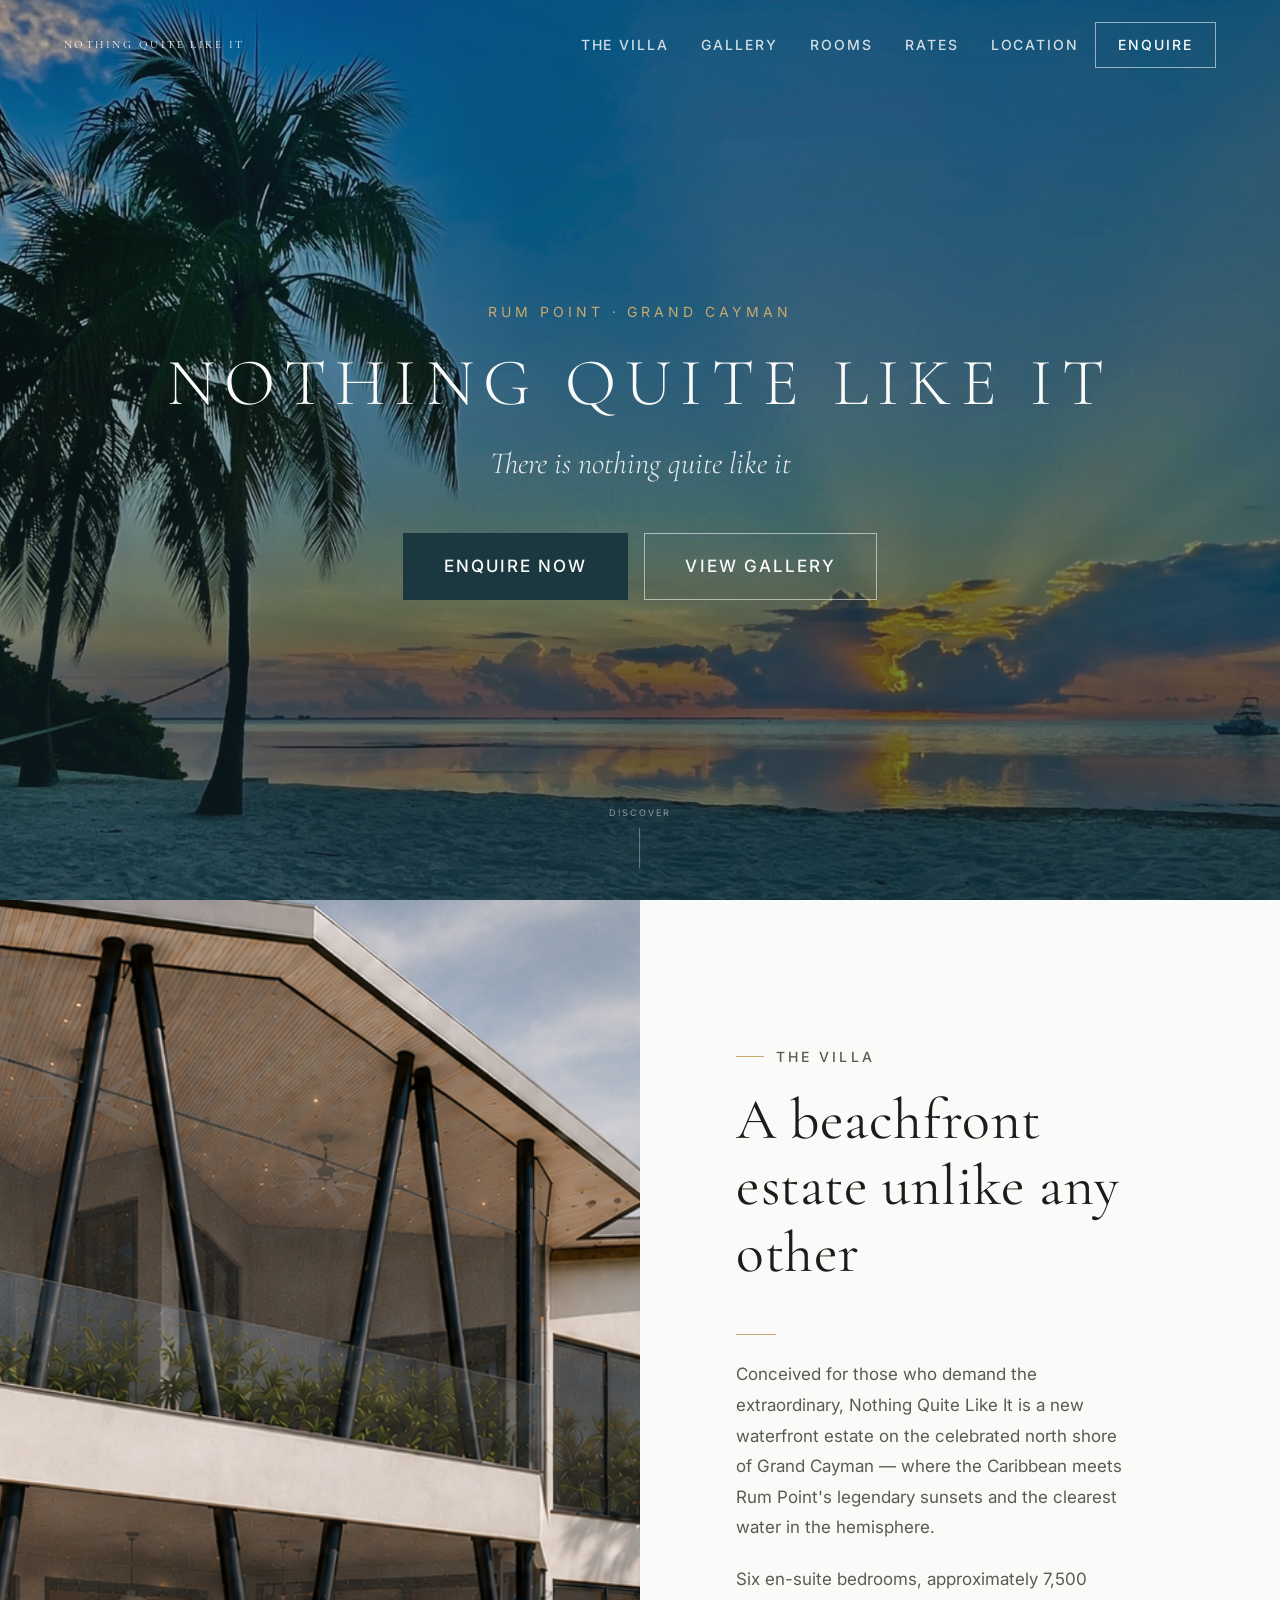
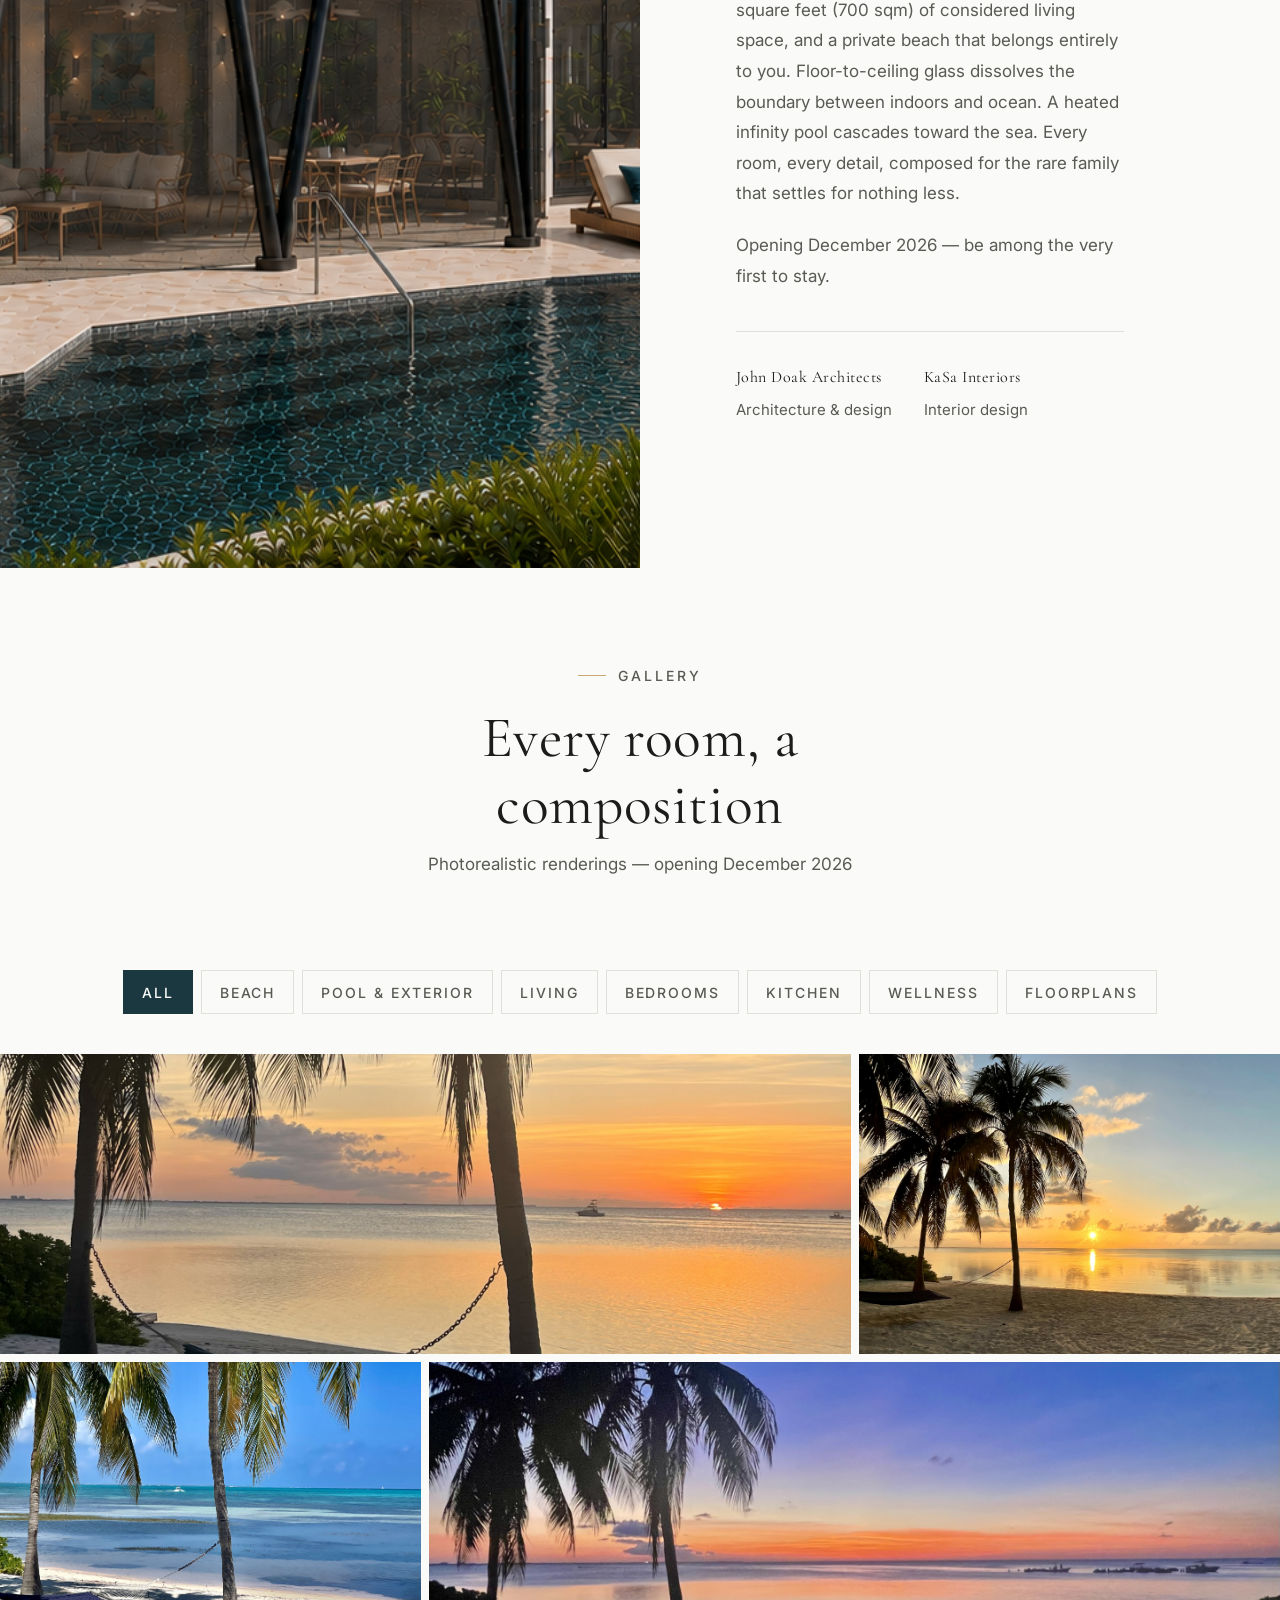
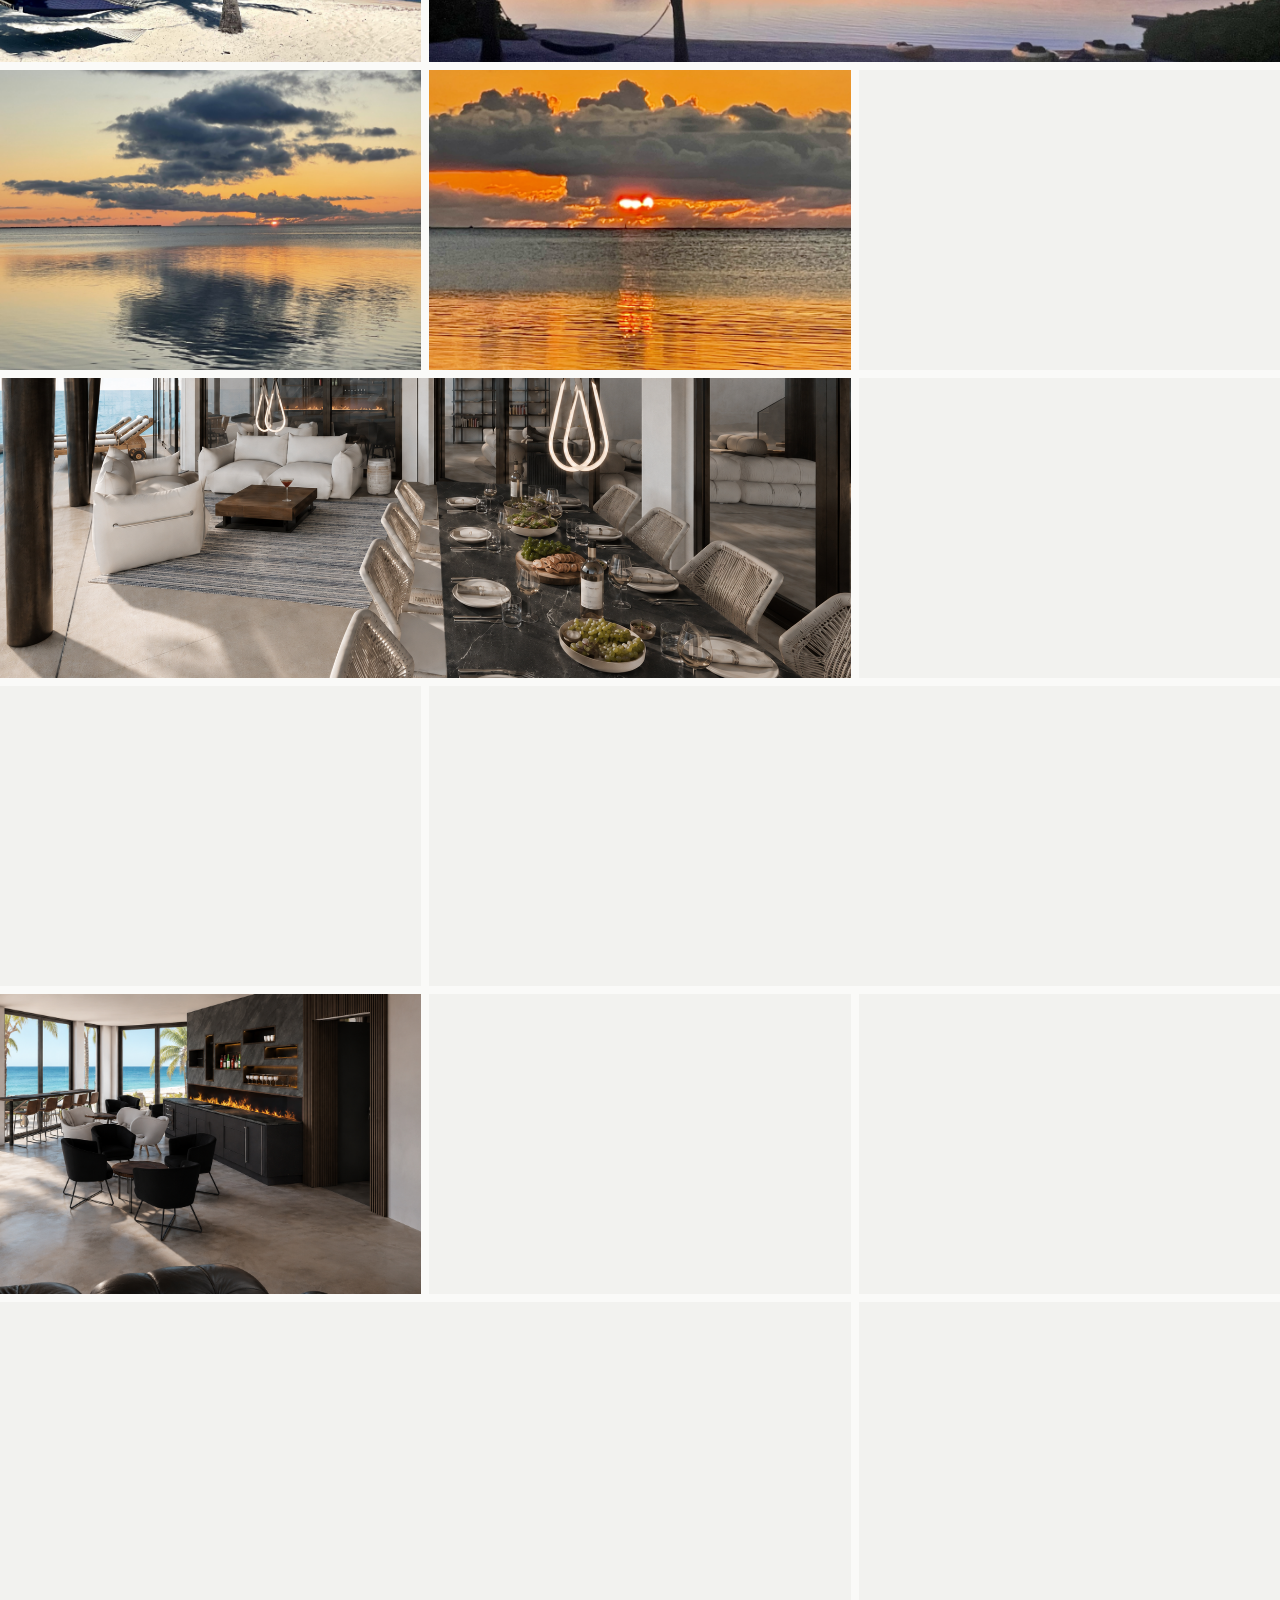
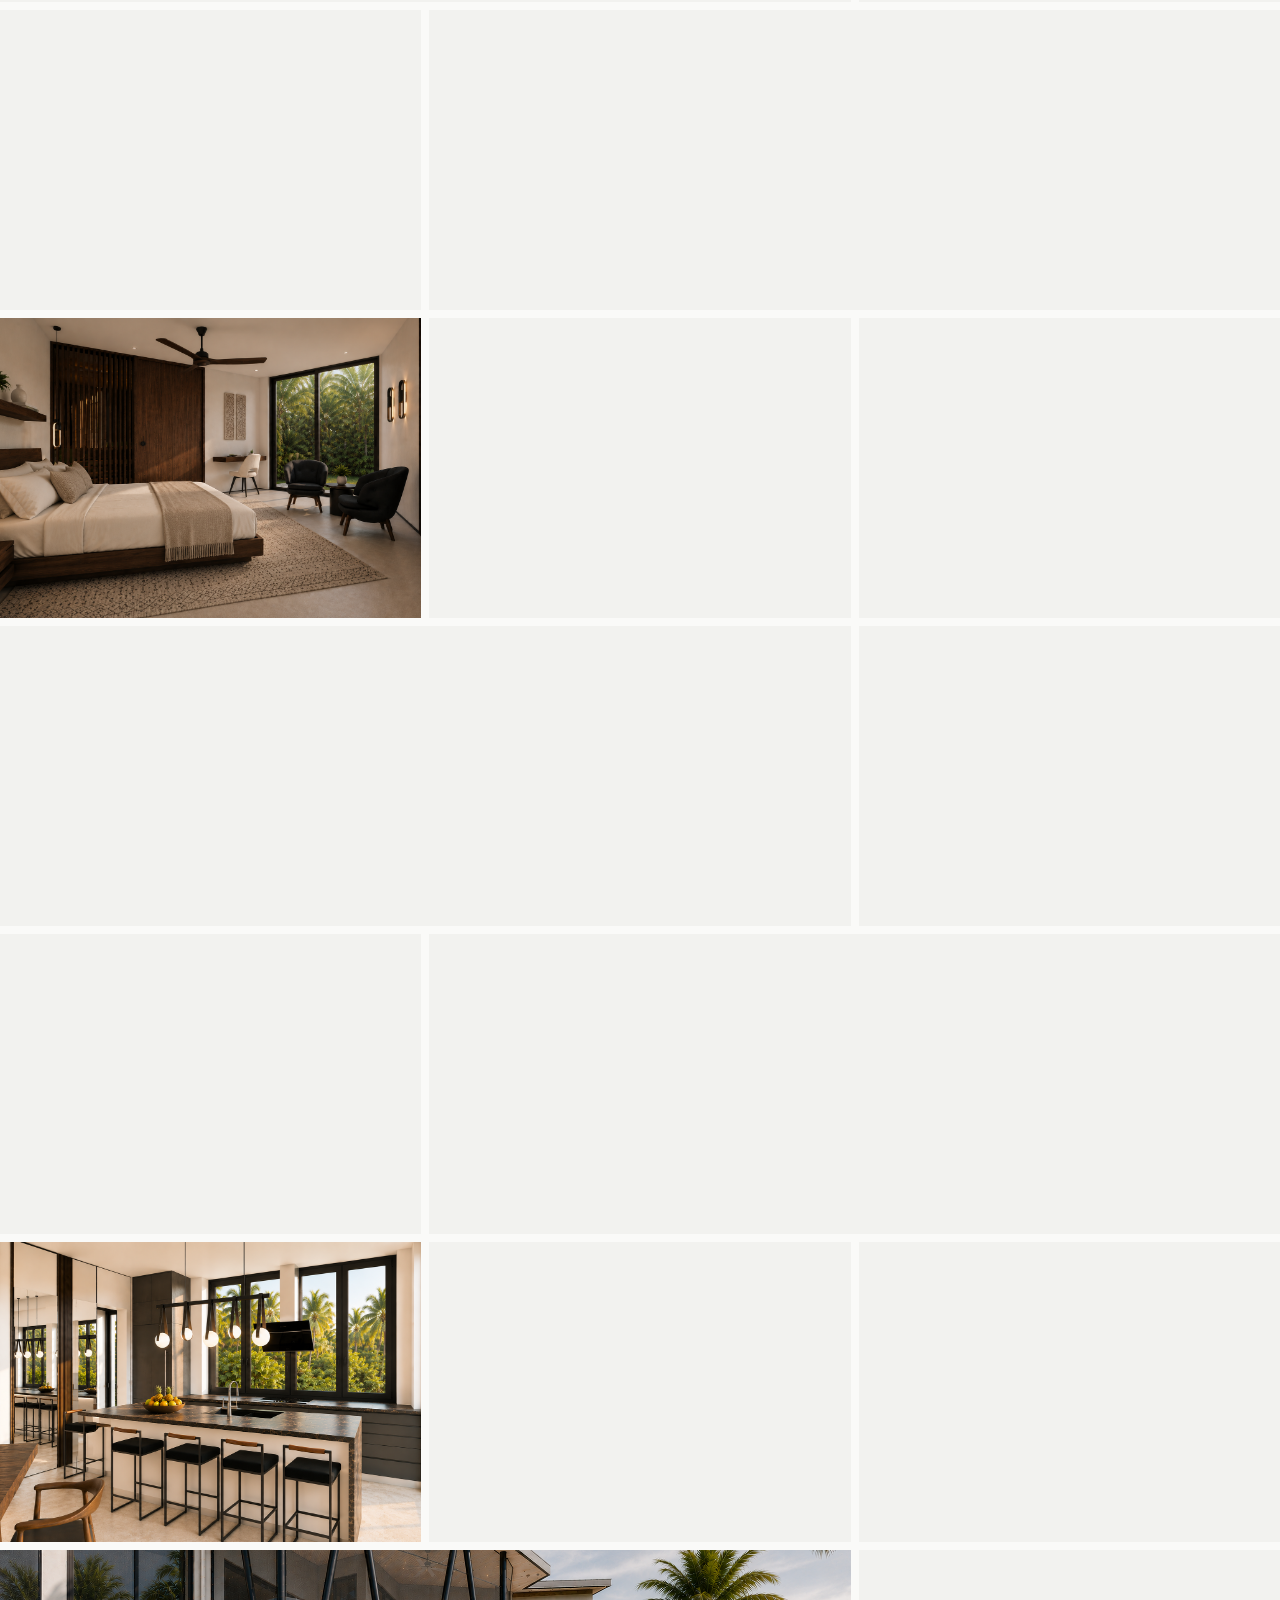
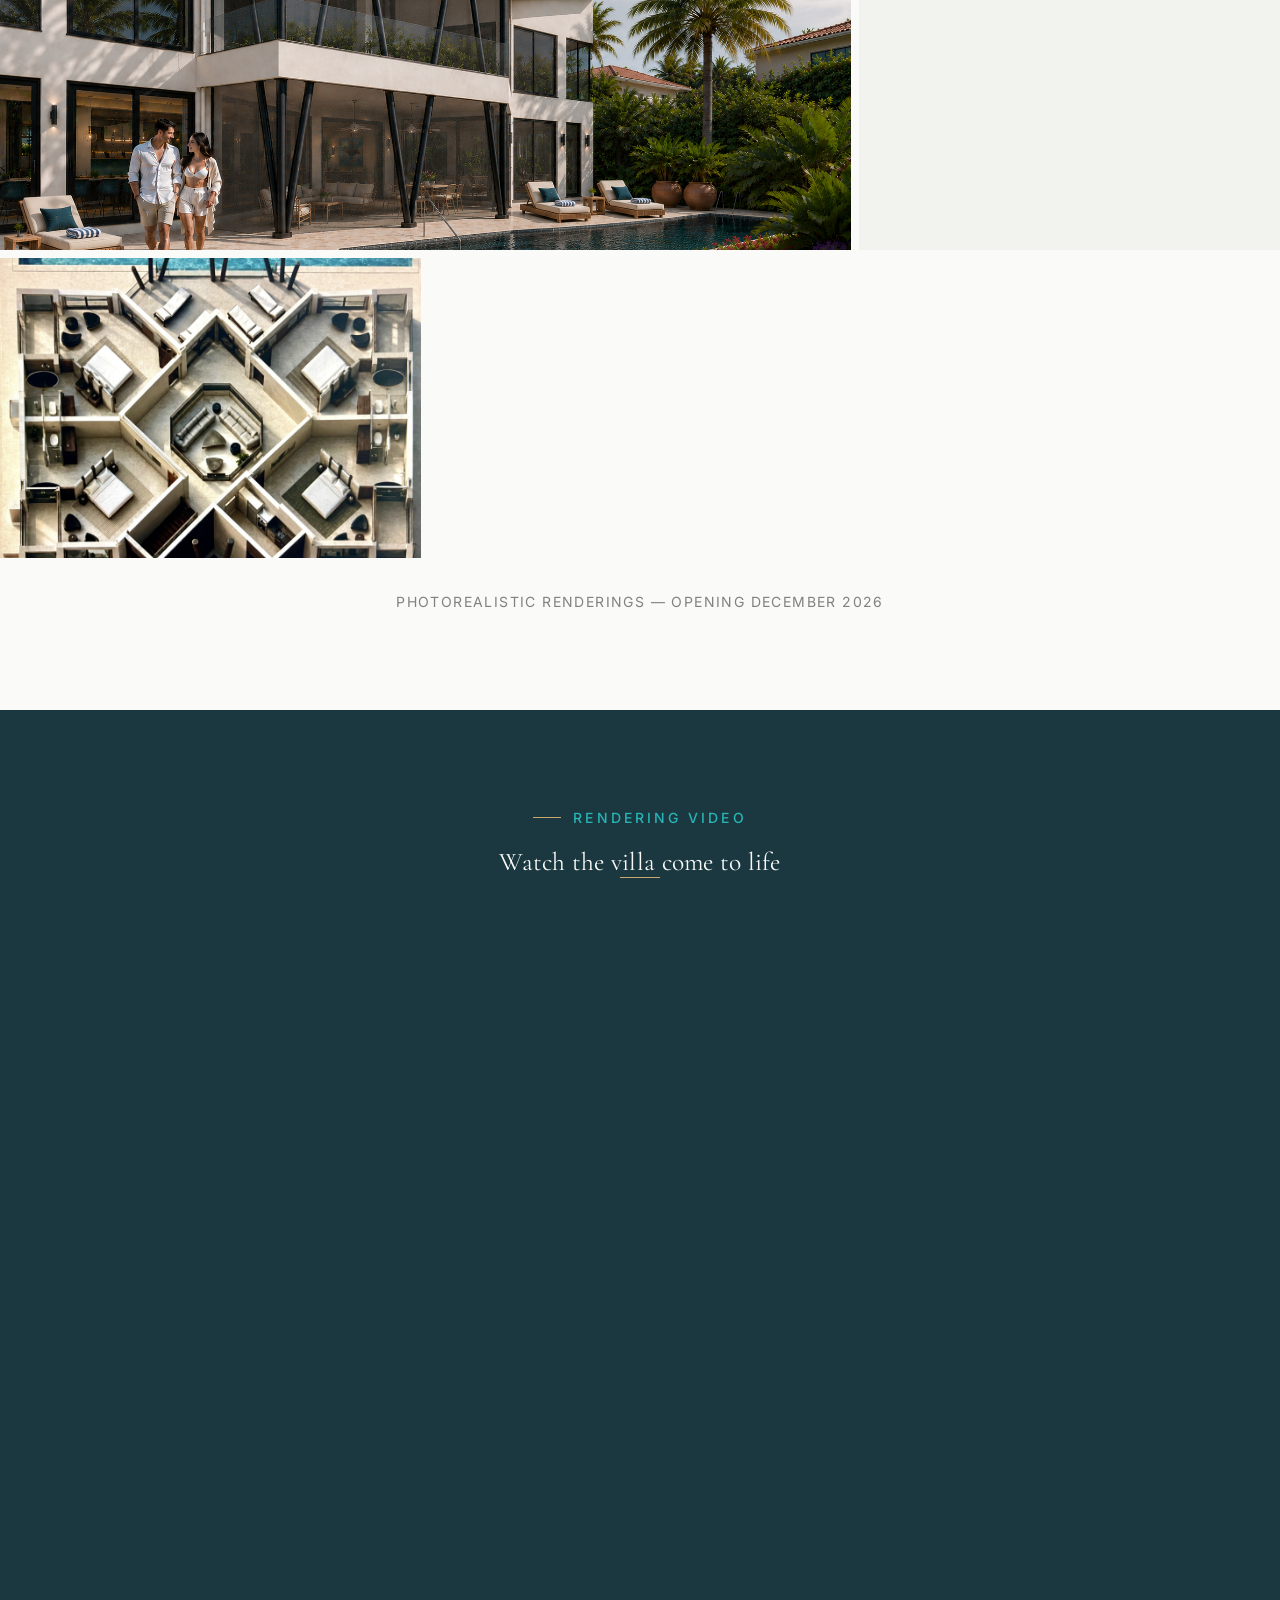
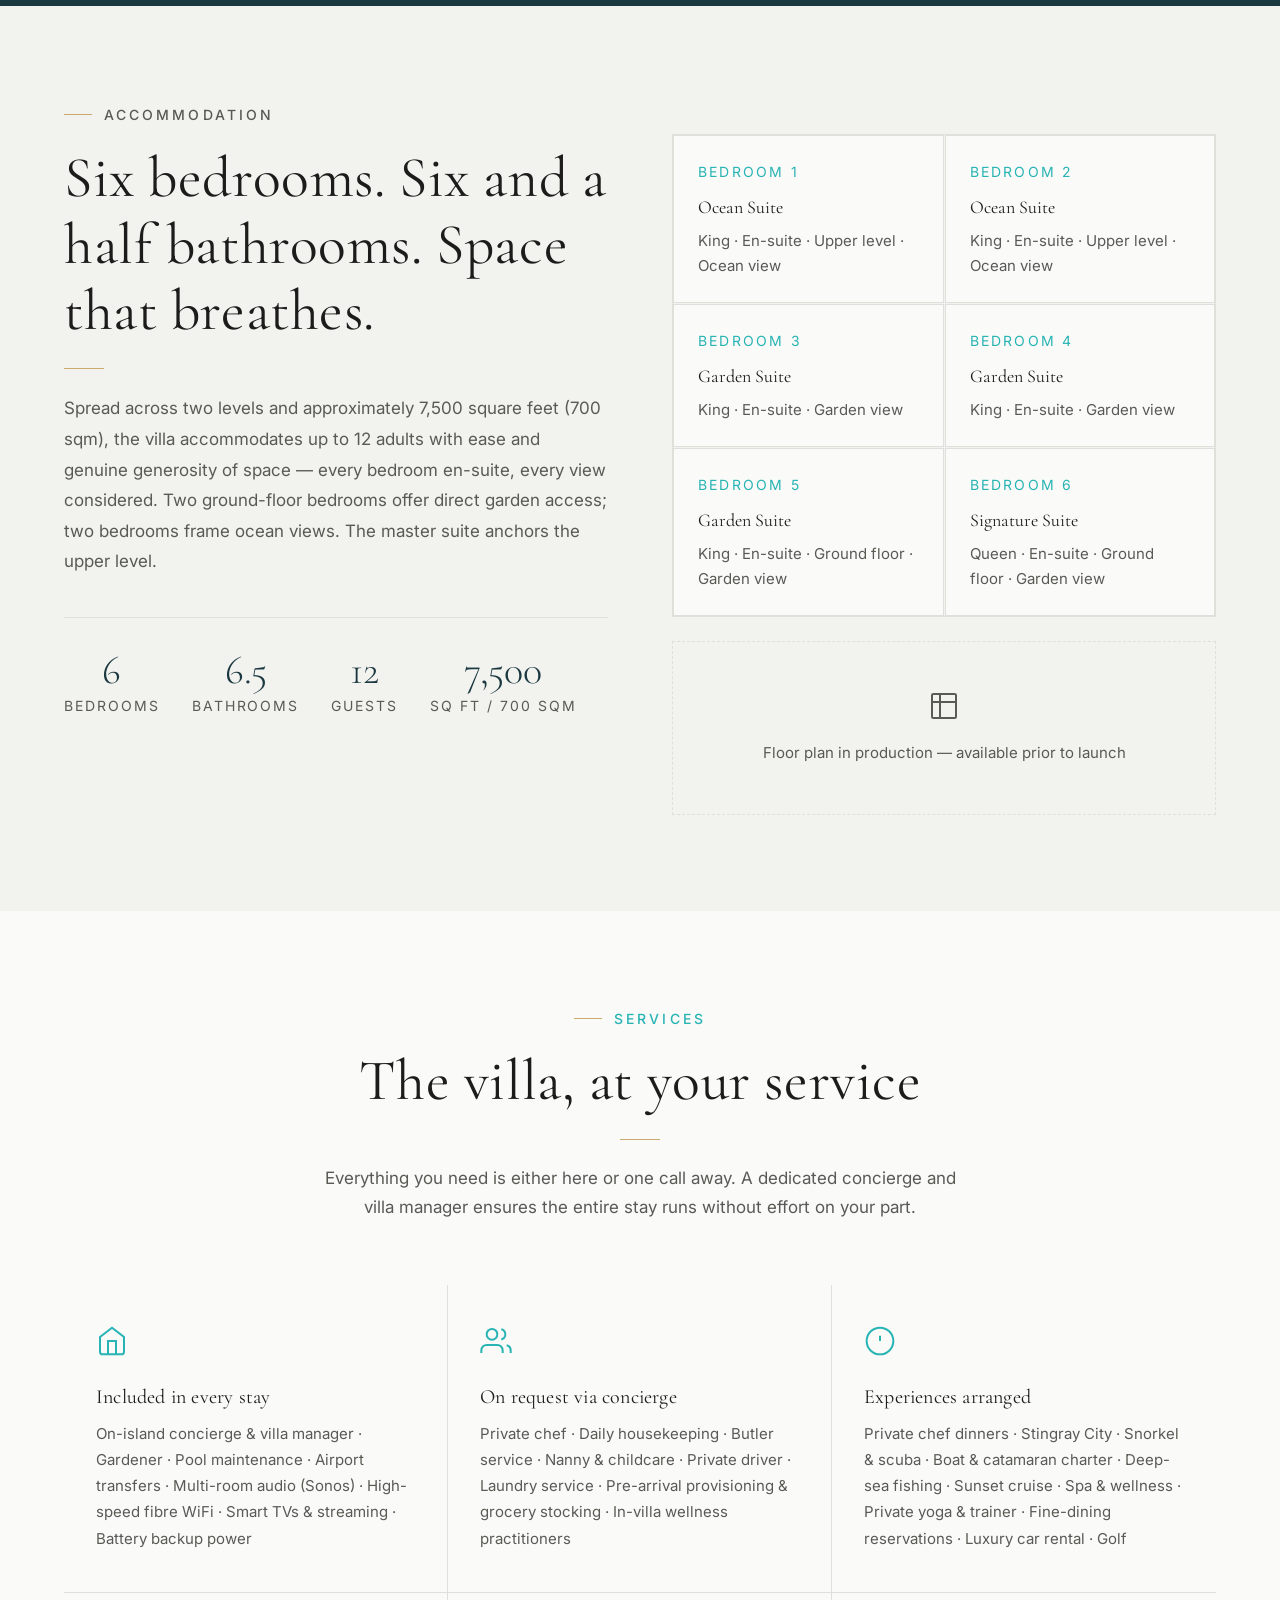
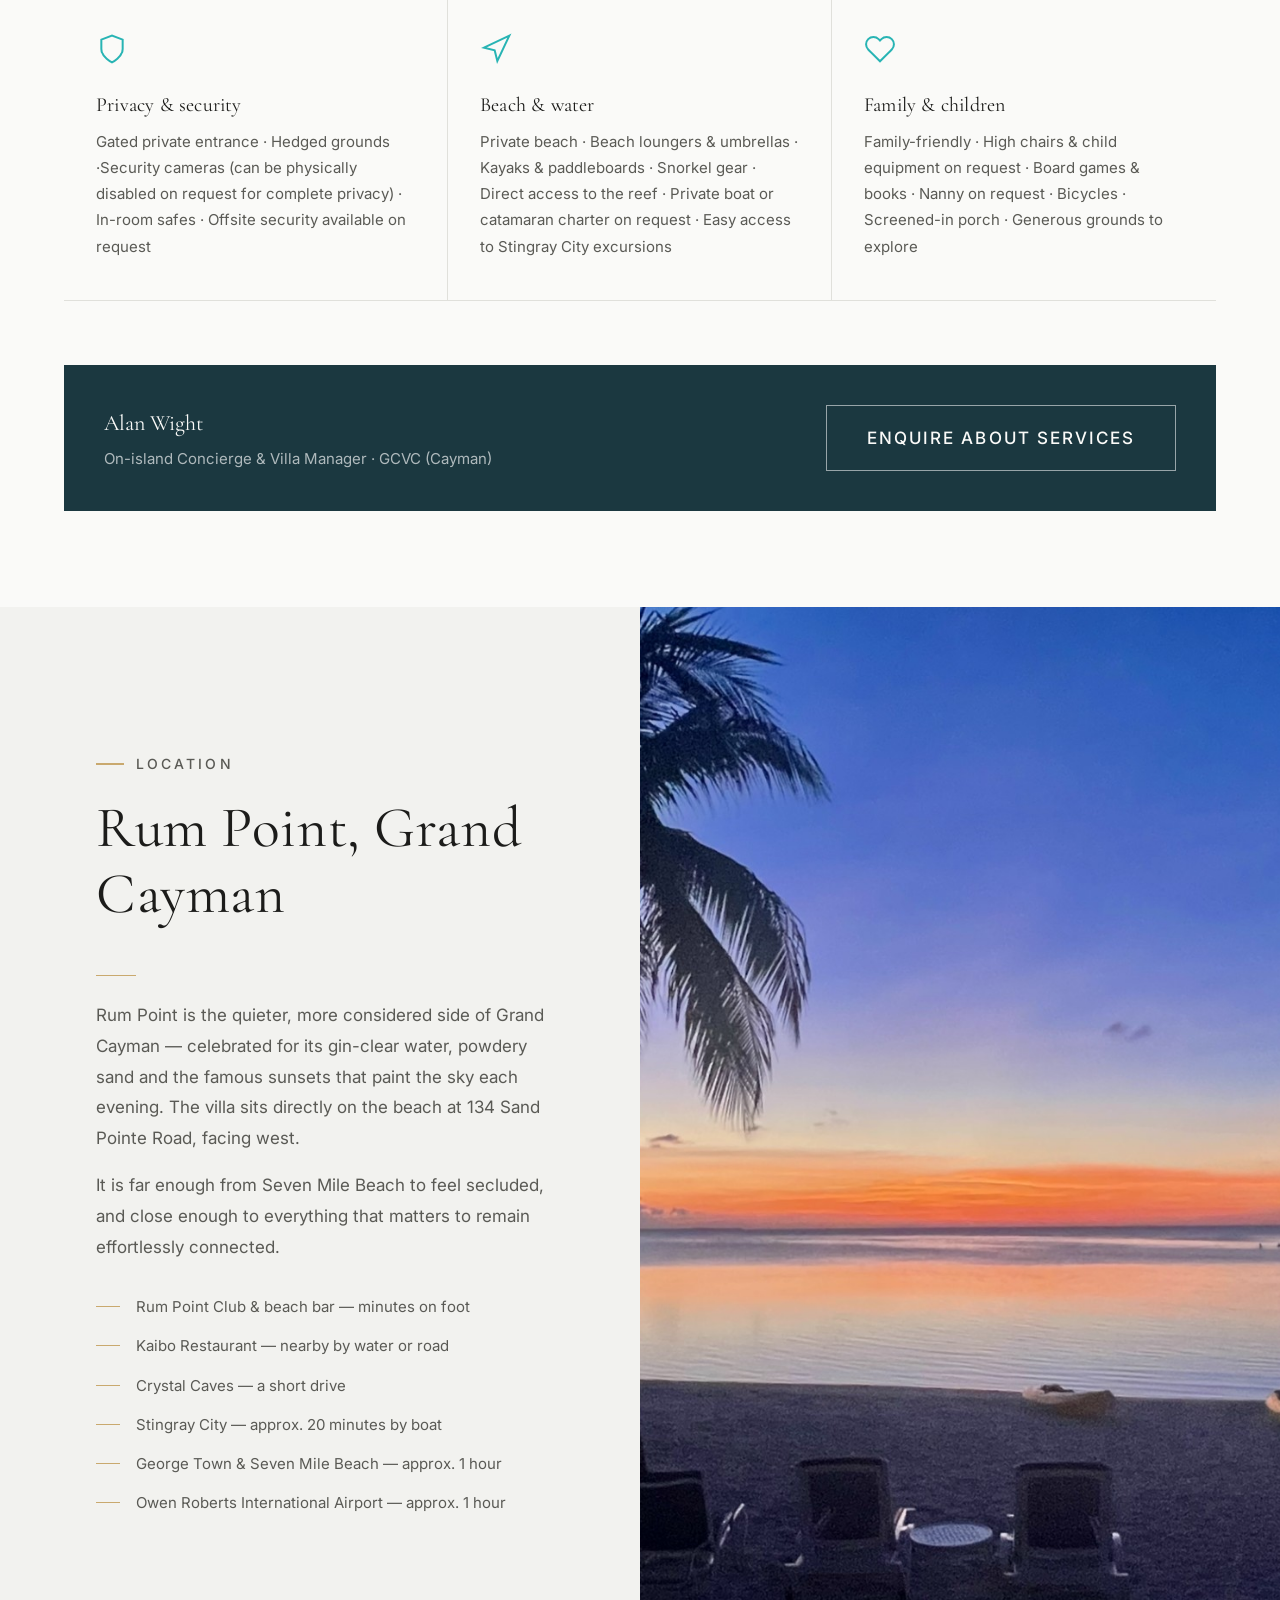
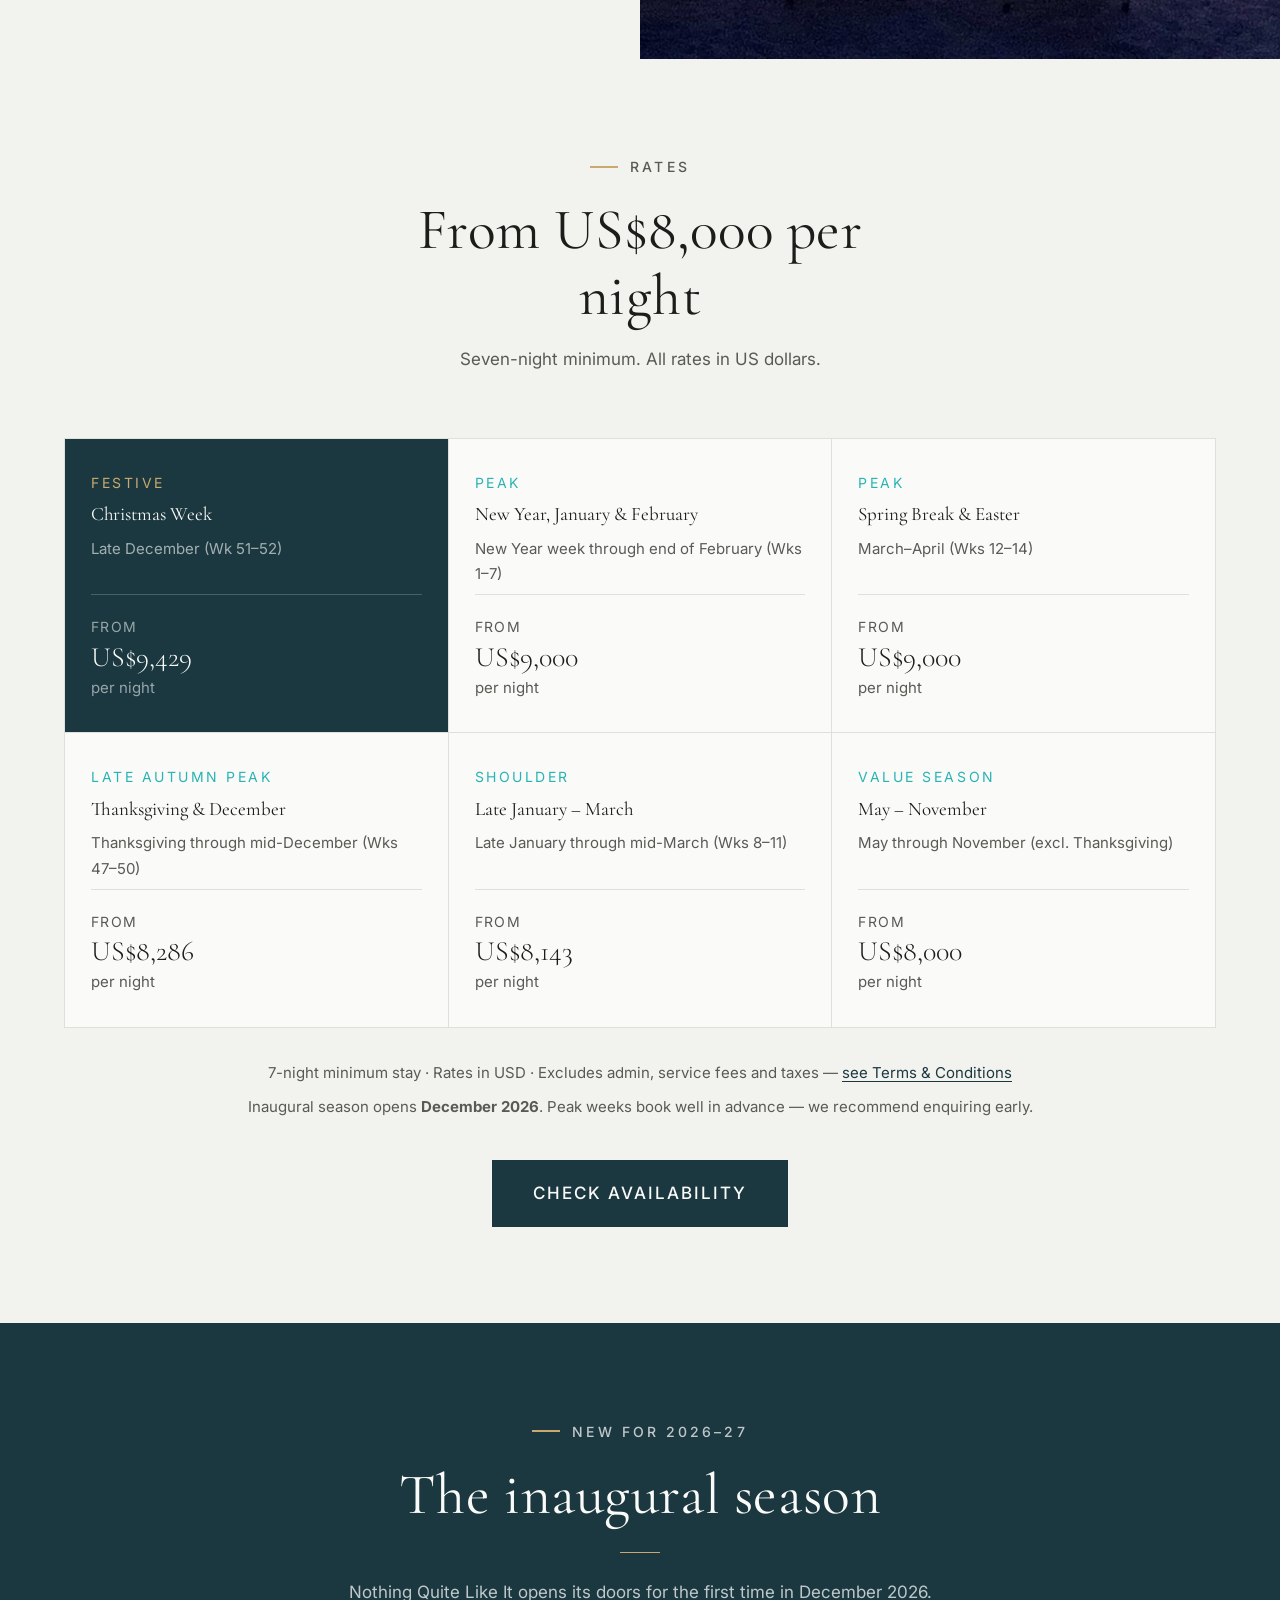
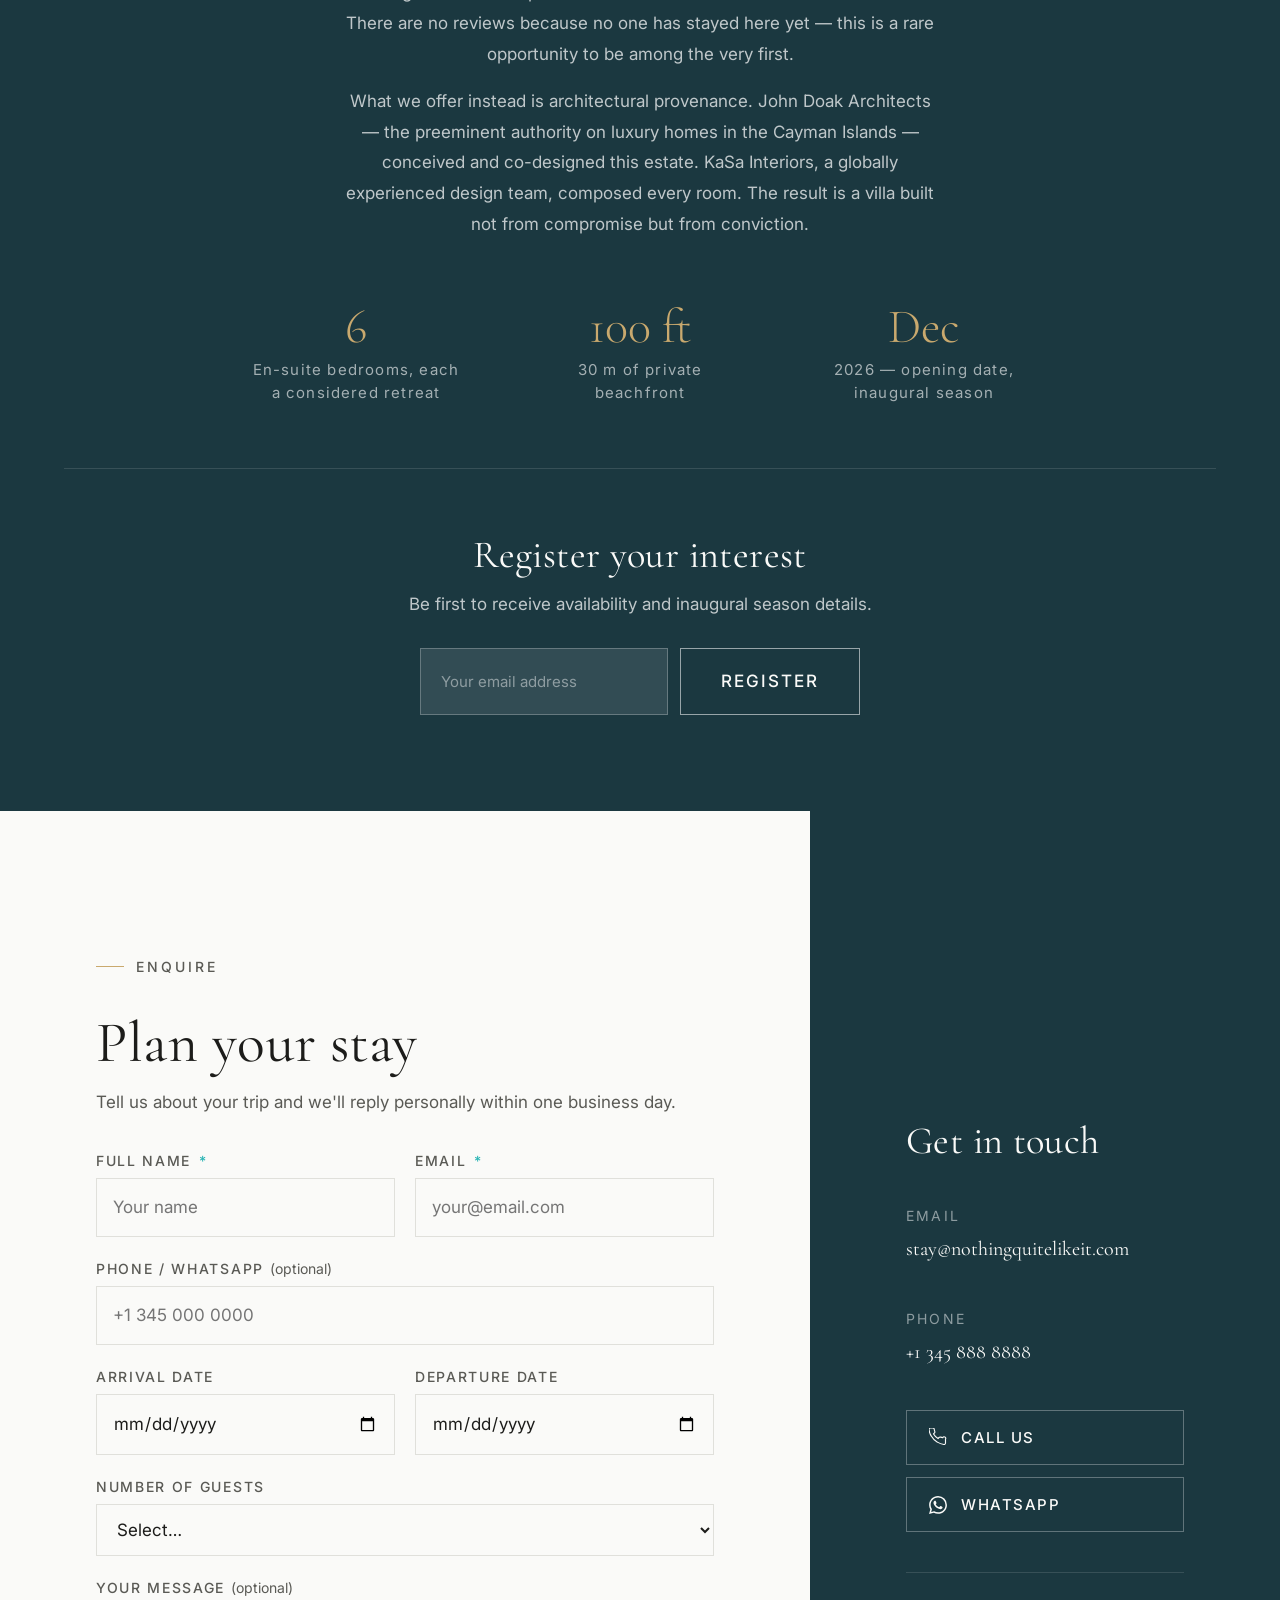
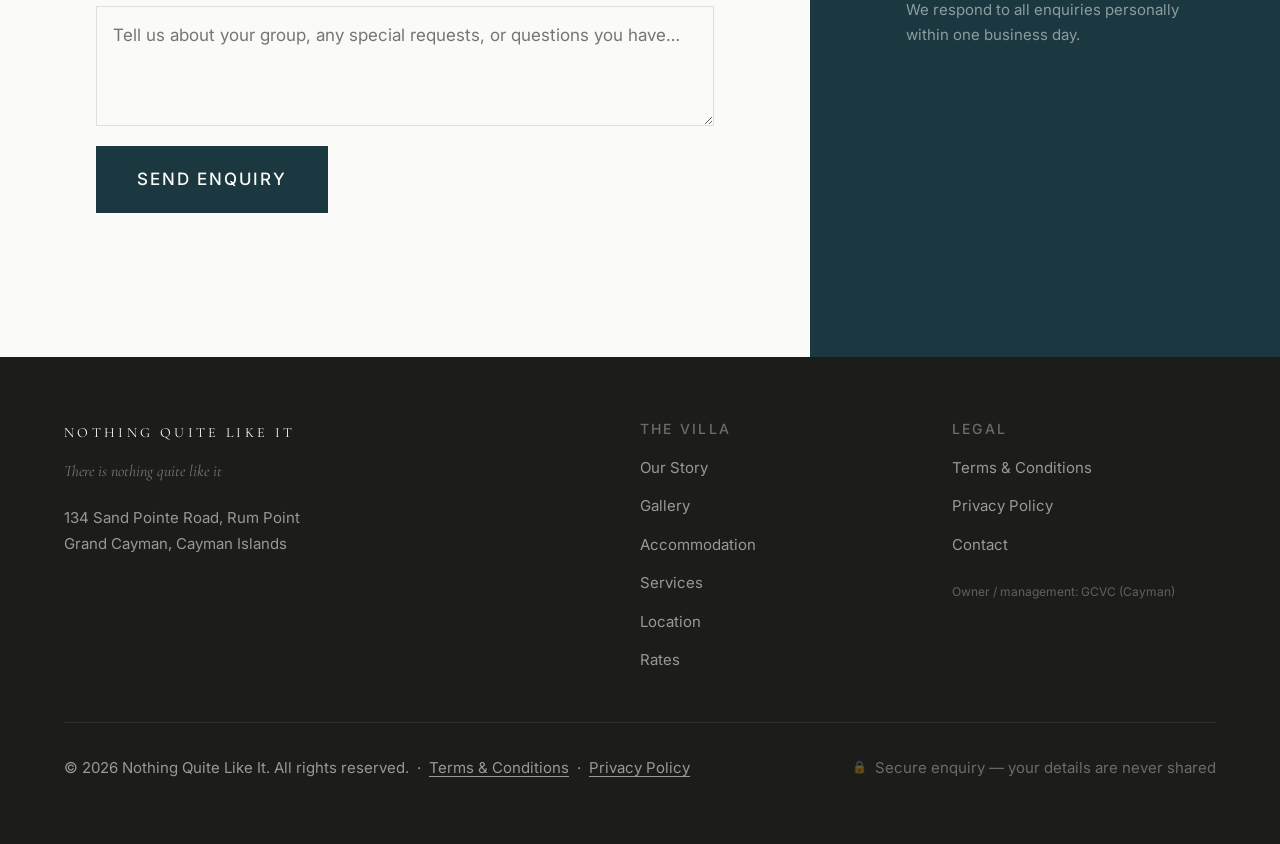
==== villa.html @ 18ea6edf "Add disclaimer landing page, fix villa section image, add pool-side to gallery - Rename index.html →" ====
<!DOCTYPE html>
<html lang="en">
<head>
  <meta charset="UTF-8">
  <meta name="viewport" content="width=device-width, initial-scale=1.0">
  <title>Nothing Quite Like It — Private Beachfront Villa, Rum Point, Grand Cayman</title>
  <meta name="description" content="An architecturally significant beachfront estate on Rum Point, Grand Cayman. Six en-suite bedrooms, private beach, heated infinity pool. Opening December 2026. Enquire for the inaugural season.">
  <link rel="canonical" href="https://www.nothingquitelikeit.com/">

  <!-- Open Graph -->
  <meta property="og:type"        content="website">
  <meta property="og:url"         content="https://www.nothingquitelikeit.com/">
  <meta property="og:title"       content="Nothing Quite Like It — Private Beachfront Villa, Grand Cayman">
  <meta property="og:description" content="An architecturally significant beachfront estate on Rum Point. Six bedrooms, private beach, infinity pool. Opening December 2026.">
  <meta property="og:image"       content="https://www.nothingquitelikeit.com/assets/images/hero-lounge-sunset.jpg">
  <meta name="twitter:card"       content="summary_large_image">

  <!-- Schema.org structured data -->
  <script type="application/ld+json">
  {
    "@context": "https://schema.org",
    "@type": "LodgingBusiness",
    "name": "Nothing Quite Like It",
    "description": "A private beachfront villa on Rum Point, Grand Cayman. Six bedrooms, private beach, infinity pool.",
    "url": "https://www.nothingquitelikeit.com",
    "telephone": "+13458888888",
    "email": "stay@nothingquitelikeit.com",
    "address": {
      "@type": "PostalAddress",
      "streetAddress": "134 Sand Pointe Road, Rum Point",
      "addressLocality": "Grand Cayman",
      "addressCountry": "KY"
    },
    "numberOfRooms": 6,
    "amenityFeature": [
      {"@type": "LocationFeatureSpecification", "name": "Private beach"},
      {"@type": "LocationFeatureSpecification", "name": "Infinity pool"},
      {"@type": "LocationFeatureSpecification", "name": "Fitness room"}
    ]
  }
  </script>

  <!-- Favicon -->
  <link rel="icon" href="/assets/favicon.svg" type="image/svg+xml">

  <!-- Google Fonts -->
  <link rel="preconnect" href="https://fonts.googleapis.com">
  <link rel="preconnect" href="https://fonts.gstatic.com" crossorigin>
  <link href="https://fonts.googleapis.com/css2?family=Cormorant+Garamond:ital,wght@0,300;0,400;1,300;1,400&family=Inter:wght@300;400;500&display=swap" rel="stylesheet">

  <!-- Styles -->
  <link rel="stylesheet" href="/css/tokens.css">
  <link rel="stylesheet" href="/css/base.css">
  <link rel="stylesheet" href="/css/main.css">
</head>
<body>

<!-- ══════════════════════════════════════════════════════════
     SITE HEADER
════════════════════════════════════════════════════════════ -->
<header class="site-header" role="banner">
  <a href="/" class="header__wordmark" aria-label="Nothing Quite Like It — home">
    Nothing Quite Like It
  </a>

  <nav class="header__actions" aria-label="Primary navigation">
    <ul class="header__nav" role="list">
      <li><a href="#story">The Villa</a></li>
      <li><a href="#gallery">Gallery</a></li>
      <li><a href="#accommodation">Rooms</a></li>
      <li><a href="#rates">Rates</a></li>
      <li><a href="#location">Location</a></li>
    </ul>
    <a href="#enquiry" class="btn header__cta">Enquire</a>
    <button class="header__menu-btn" aria-expanded="false" aria-controls="mobile-nav" aria-label="Open menu">
      <span></span><span></span><span></span>
    </button>
  </nav>
</header>

<!-- Mobile navigation -->
<nav class="mobile-nav" id="mobile-nav" aria-label="Mobile navigation">
  <a href="#story">The Villa</a>
  <a href="#gallery">Gallery</a>
  <a href="#accommodation">Rooms</a>
  <a href="#services">Services</a>
  <a href="#rates">Rates</a>
  <a href="#location">Location</a>
  <a href="#enquiry">Enquire</a>
</nav>


<!-- ══════════════════════════════════════════════════════════
     1. HERO
════════════════════════════════════════════════════════════ -->
<section class="hero" aria-label="Hero">
  <img
    class="hero__bg"
    src="/assets/images/hero-beach-alt.jpg"
    alt="Private beach at Rum Point, Grand Cayman"
    fetchpriority="high"
    decoding="async"
  >
  <div class="hero__overlay" aria-hidden="true"></div>

  <div class="hero__content">
    <p class="hero__location">Rum Point · Grand Cayman</p>
    <div class="hero__wipe-title">
      <h1 class="hero__name">Nothing Quite Like It</h1>
    </div>
    <div class="hero__wipe-subtitle">
      <p class="hero__tagline">There is nothing quite like it</p>
    </div>
    <div class="hero__wipe-actions">
      <div class="hero__actions">
        <a href="#enquiry" class="btn btn--primary">Enquire Now</a>
        <a href="#gallery" class="btn btn--outline">View Gallery</a>
      </div>
    </div>
  </div>

  <div class="hero__scroll-cue" aria-hidden="true">Discover</div>
</section>


<!-- ══════════════════════════════════════════════════════════
     2. THE STORY
════════════════════════════════════════════════════════════ -->
<section class="story" id="story" aria-labelledby="story-heading">
  <div class="story__image">
    <img
      src="/assets/images/pr-pool-side.png"
      alt="Infinity pool and villa exterior with tropical gardens and ocean beyond"
      loading="lazy"
      decoding="async"
    >
  </div>

  <div class="story__content">
    <p class="eyebrow">The Villa</p>
    <h2 id="story-heading">A beachfront estate unlike any other</h2>
    <span class="gold-rule"></span>
    <p>Conceived for those who demand the extraordinary, Nothing Quite Like It is a new waterfront estate on the celebrated north shore of Grand Cayman — where the Caribbean meets Rum Point's legendary sunsets and the clearest water in the hemisphere.</p>
    <p>Six en-suite bedrooms, approximately 7,500 square feet (700 sqm) of considered living space, and a private beach that belongs entirely to you. Floor-to-ceiling glass dissolves the boundary between indoors and ocean. A heated infinity pool cascades toward the sea. Every room, every detail, composed for the rare family that settles for nothing less.</p>
    <p>Opening December 2026 — be among the very first to stay.</p>

    <div class="story__pedigree">
      <div class="story__credit">
        <strong>John Doak Architects</strong>
        <span>Architecture &amp; design</span>
      </div>
      <div class="story__credit">
        <strong>KaSa Interiors</strong>
        <span>Interior design</span>
      </div>
    </div>

    <!-- TODO_CONFIRM: verify architect and interior designer names/credits before launch -->
  </div>
</section>


<!-- ══════════════════════════════════════════════════════════
     3. GALLERY
════════════════════════════════════════════════════════════ -->
<section class="gallery section" id="gallery" aria-labelledby="gallery-heading">
  <div class="gallery__intro reveal">
    <p class="eyebrow" style="justify-content:center">Gallery</p>
    <h2 id="gallery-heading">Every room, a composition</h2>
    <p>Photorealistic renderings — opening December 2026</p>
  </div>

  <div class="gallery__filter" role="group" aria-label="Filter gallery by room">
    <button class="gallery__filter-btn active" data-filter="all">All</button>
    <button class="gallery__filter-btn" data-filter="beach">Beach</button>
    <button class="gallery__filter-btn" data-filter="exterior">Pool &amp; Exterior</button>
    <button class="gallery__filter-btn" data-filter="living">Living</button>
    <button class="gallery__filter-btn" data-filter="bedroom">Bedrooms</button>
    <button class="gallery__filter-btn" data-filter="kitchen">Kitchen</button>
    <button class="gallery__filter-btn" data-filter="wellness">Wellness</button>
    <button class="gallery__filter-btn" data-filter="floorplan">Floorplans</button>
  </div>

  <div class="gallery__grid">

    <!-- ── Beach ── -->
    <div class="gallery__item gallery__item--wide"
         data-group="beach"
         data-src="/assets/images/beach-hammock-sunset.jpg"
         data-label="Private Beach at Sunset">
      <img src="/assets/images/beach-hammock-sunset.jpg"
           alt="Hammock between palms on the private beach at golden sunset"
           loading="lazy" decoding="async">
      <div class="gallery__item-overlay">
        <span class="gallery__item-label">Private Beach at Sunset</span>
      </div>
    </div>

    <div class="gallery__item"
         data-group="beach"
         data-src="/assets/images/beach-sunrise.jpg"
         data-label="Rum Point Sunrise">
      <img src="/assets/images/beach-sunrise.jpg"
           alt="Palm trees and hammock at sunrise on Rum Point beach"
           loading="lazy" decoding="async">
      <div class="gallery__item-overlay">
        <span class="gallery__item-label">Rum Point Sunrise</span>
      </div>
    </div>

    <div class="gallery__item"
         data-group="beach"
         data-src="/assets/images/beach-hammock-day.jpg"
         data-label="Private Beach">
      <img src="/assets/images/beach-hammock-day.jpg"
           alt="Hammock between palms on the private beach with turquoise Caribbean water"
           loading="lazy" decoding="async">
      <div class="gallery__item-overlay">
        <span class="gallery__item-label">Private Beach</span>
      </div>
    </div>

    <div class="gallery__item gallery__item--wide"
         data-group="beach"
         data-src="/assets/images/beach-dusk.jpg"
         data-label="Beach at Dusk">
      <img src="/assets/images/beach-dusk.jpg"
           alt="Private beach at dusk — sun loungers, kayaks and palm silhouettes"
           loading="lazy" decoding="async">
      <div class="gallery__item-overlay">
        <span class="gallery__item-label">Beach at Dusk</span>
      </div>
    </div>

    <div class="gallery__item"
         data-group="beach"
         data-src="/assets/images/beach-sunset-water.jpg"
         data-label="Rum Point Sunset">
      <img src="/assets/images/beach-sunset-water.jpg"
           alt="Rum Point sunset reflected in calm Caribbean waters"
           loading="lazy" decoding="async">
      <div class="gallery__item-overlay">
        <span class="gallery__item-label">Rum Point Sunset</span>
      </div>
    </div>

    <div class="gallery__item"
         data-group="beach"
         data-src="/assets/images/beach-fire-sunset.jpg"
         data-label="Rum Point Fire Sunset">
      <img src="/assets/images/beach-fire-sunset.jpg"
           alt="Dramatic fiery sunset over the Caribbean at Rum Point"
           loading="lazy" decoding="async">
      <div class="gallery__item-overlay">
        <span class="gallery__item-label">Rum Point Fire Sunset</span>
      </div>
    </div>

    <!-- ── Pool & Exterior ── -->
    <div class="gallery__item"
         data-group="exterior"
         data-src="/assets/images/hero-pool-exterior.png"
         data-label="Pool &amp; Villa">
      <img src="/assets/images/hero-pool-exterior.png"
           alt="Villa exterior with infinity pool and tropical gardens"
           loading="lazy" decoding="async">
      <div class="gallery__item-overlay">
        <span class="gallery__item-label">Pool &amp; Villa</span>
      </div>
    </div>

    <div class="gallery__item gallery__item--wide"
         data-group="exterior"
         data-src="/assets/images/pr-porch-morning.png"
         data-label="Screened Porch — Morning">
      <img src="/assets/images/pr-porch-morning.png"
           alt="Screened oceanfront porch set for breakfast in the morning light"
           loading="lazy" decoding="async">
      <div class="gallery__item-overlay">
        <span class="gallery__item-label">Screened Porch — Morning</span>
      </div>
    </div>

    <div class="gallery__item"
         data-group="exterior"
         data-src="/assets/images/pr-porch-sunset.png"
         data-label="Screened Porch — Sunset">
      <img src="/assets/images/pr-porch-sunset.png"
           alt="Screened oceanfront porch at sunset with dinner table set"
           loading="lazy" decoding="async">
      <div class="gallery__item-overlay">
        <span class="gallery__item-label">Screened Porch — Sunset</span>
      </div>
    </div>

    <!-- ── Living ── -->
    <div class="gallery__item"
         data-group="living"
         data-src="/assets/images/pr-living-dining.png"
         data-label="Living &amp; Dining">
      <img src="/assets/images/pr-living-dining.png"
           alt="Open-plan living and dining room with ocean views at sunset"
           loading="lazy" decoding="async">
      <div class="gallery__item-overlay">
        <span class="gallery__item-label">Living &amp; Dining</span>
      </div>
    </div>

    <div class="gallery__item gallery__item--wide"
         data-group="living"
         data-src="/assets/images/pr-bar-morning.png"
         data-label="Living Room — Morning">
      <img src="/assets/images/pr-bar-morning.png"
           alt="Bright open living room and bar in morning light with ocean views"
           loading="lazy" decoding="async">
      <div class="gallery__item-overlay">
        <span class="gallery__item-label">Living Room — Morning</span>
      </div>
    </div>

    <div class="gallery__item"
         data-group="living"
         data-src="/assets/images/pr-bar.png"
         data-label="Private Bar">
      <img src="/assets/images/pr-bar.png"
           alt="Private bar with ocean view and statement fireplace"
           loading="lazy" decoding="async">
      <div class="gallery__item-overlay">
        <span class="gallery__item-label">Private Bar</span>
      </div>
    </div>

    <div class="gallery__item"
         data-group="living"
         data-src="/assets/images/pr-bar-sunset.png"
         data-label="Bar at Sunset">
      <img src="/assets/images/pr-bar-sunset.png"
           alt="Private bar at sunset — fireplace lit, guests relaxing"
           loading="lazy" decoding="async">
      <div class="gallery__item-overlay">
        <span class="gallery__item-label">Bar at Sunset</span>
      </div>
    </div>

    <div class="gallery__item"
         data-group="living"
         data-src="/assets/images/pr-staircase.png"
         data-label="Grand Staircase">
      <img src="/assets/images/pr-staircase.png"
           alt="Soaring double-height staircase atrium with skylight and ocean view"
           loading="lazy" decoding="async">
      <div class="gallery__item-overlay">
        <span class="gallery__item-label">Grand Staircase</span>
      </div>
    </div>

    <div class="gallery__item gallery__item--wide"
         data-group="living"
         data-src="/assets/images/pr-view-gallery.png"
         data-label="View from Upper Gallery">
      <img src="/assets/images/pr-view-gallery.png"
           alt="View down into the living room from the upper gallery landing"
           loading="lazy" decoding="async">
      <div class="gallery__item-overlay">
        <span class="gallery__item-label">View from Upper Gallery</span>
      </div>
    </div>

    <!-- ── Bedrooms ── -->
    <div class="gallery__item"
         data-group="bedroom"
         data-src="/assets/images/pr-bedroom-2.png"
         data-label="Ocean Suite">
      <img src="/assets/images/pr-bedroom-2.png"
           alt="Master ocean-view suite with panoramic floor-to-ceiling glass and private terrace"
           loading="lazy" decoding="async">
      <div class="gallery__item-overlay">
        <span class="gallery__item-label">Ocean Suite</span>
      </div>
    </div>

    <div class="gallery__item"
         data-group="bedroom"
         data-src="/assets/images/pr-bedroom-4.png"
         data-label="Garden Suite">
      <img src="/assets/images/pr-bedroom-4.png"
           alt="Garden-view king suite with warm timber accents and private terrace"
           loading="lazy" decoding="async">
      <div class="gallery__item-overlay">
        <span class="gallery__item-label">Garden Suite</span>
      </div>
    </div>

    <div class="gallery__item gallery__item--wide"
         data-group="bedroom"
         data-src="/assets/images/pr-bedroom-4b.png"
         data-label="King Suite">
      <img src="/assets/images/pr-bedroom-4b.png"
           alt="King suite with dark timber feature wall and bespoke wall hanging"
           loading="lazy" decoding="async">
      <div class="gallery__item-overlay">
        <span class="gallery__item-label">King Suite</span>
      </div>
    </div>

    <div class="gallery__item"
         data-group="bedroom"
         data-src="/assets/images/pr-bedroom-5.png"
         data-label="Tropical Suite">
      <img src="/assets/images/pr-bedroom-5.png"
           alt="Tropical suite with dark timber headboard and garden terrace"
           loading="lazy" decoding="async">
      <div class="gallery__item-overlay">
        <span class="gallery__item-label">Tropical Suite</span>
      </div>
    </div>

    <div class="gallery__item"
         data-group="bedroom"
         data-src="/assets/images/pr-bedroom-6.png"
         data-label="Palm Suite">
      <img src="/assets/images/pr-bedroom-6.png"
           alt="Palm Suite with dramatic hand-painted palm mural and garden views"
           loading="lazy" decoding="async">
      <div class="gallery__item-overlay">
        <span class="gallery__item-label">Palm Suite</span>
      </div>
    </div>

    <div class="gallery__item"
         data-group="bedroom"
         data-src="/assets/images/pr-balcony-bedroom.png"
         data-label="Suite Balcony">
      <img src="/assets/images/pr-balcony-bedroom.png"
           alt="Private suite balcony with rattan chairs looking into the bedroom and bath"
           loading="lazy" decoding="async">
      <div class="gallery__item-overlay">
        <span class="gallery__item-label">Suite Balcony</span>
      </div>
    </div>


    <div class="gallery__item gallery__item--wide"
         data-group="bedroom"
         data-src="/assets/images/pr-bath-2.png"
         data-label="En-Suite — Freestanding Bath">
      <img src="/assets/images/pr-bath-2.png"
           alt="En-suite with black stone freestanding bath and ocean view"
           loading="lazy" decoding="async">
      <div class="gallery__item-overlay">
        <span class="gallery__item-label">En-Suite — Freestanding Bath</span>
      </div>
    </div>

    <div class="gallery__item"
         data-group="bedroom"
         data-src="/assets/images/pr-bath-5.png"
         data-label="En-Suite — Double Vanity">
      <img src="/assets/images/pr-bath-5.png"
           alt="En-suite with double vessel basins and warm stone finishes"
           loading="lazy" decoding="async">
      <div class="gallery__item-overlay">
        <span class="gallery__item-label">En-Suite — Double Vanity</span>
      </div>
    </div>

    <div class="gallery__item"
         data-group="bedroom"
         data-src="/assets/images/pr-bath-6.png"
         data-label="En-Suite — Shower Room">
      <img src="/assets/images/pr-bath-6.png"
           alt="En-suite shower room with stone tiles and vessel basin"
           loading="lazy" decoding="async">
      <div class="gallery__item-overlay">
        <span class="gallery__item-label">En-Suite — Shower Room</span>
      </div>
    </div>

    <div class="gallery__item gallery__item--wide"
         data-group="bedroom"
         data-src="/assets/images/pr-powder.png"
         data-label="Powder Room">
      <img src="/assets/images/pr-powder.png"
           alt="Guest powder room with stone vessel sink and Cayman palm mural"
           loading="lazy" decoding="async">
      <div class="gallery__item-overlay">
        <span class="gallery__item-label">Powder Room</span>
      </div>
    </div>

    <!-- ── Kitchen ── -->
    <div class="gallery__item"
         data-group="kitchen"
         data-src="/assets/images/pr-kitchen.png"
         data-label="Chef's Kitchen">
      <img src="/assets/images/pr-kitchen.png"
           alt="Chef's kitchen with dark stone island and garden view"
           loading="lazy" decoding="async">
      <div class="gallery__item-overlay">
        <span class="gallery__item-label">Chef's Kitchen</span>
      </div>
    </div>


    <div class="gallery__item"
         data-group="kitchen"
         data-src="/assets/images/pr-chef.png"
         data-label="Private Chef">
      <img src="/assets/images/pr-chef.png"
           alt="Private chef preparing in the service kitchen"
           loading="lazy" decoding="async">
      <div class="gallery__item-overlay">
        <span class="gallery__item-label">Private Chef</span>
      </div>
    </div>

    <!-- ── Wellness ── -->
    <div class="gallery__item"
         data-group="wellness"
         data-src="/assets/images/pr-gym.png"
         data-label="Private Fitness Room">
      <img src="/assets/images/pr-gym.png"
           alt="Fully equipped private gym with floor-to-ceiling glass and tropical garden views"
           loading="lazy" decoding="async">
      <div class="gallery__item-overlay">
        <span class="gallery__item-label">Private Fitness Room</span>
      </div>
    </div>

    <!-- ── Pool & Exterior (continued) ── -->
    <div class="gallery__item gallery__item--wide"
         data-group="exterior"
         data-src="/assets/images/pr-pool-side.png"
         data-label="Pool Side">
      <img src="/assets/images/pr-pool-side.png"
           alt="Villa pool side with infinity edge and tropical garden views"
           loading="lazy" decoding="async">
      <div class="gallery__item-overlay">
        <span class="gallery__item-label">Pool Side</span>
      </div>
    </div>

    <!-- ── Floorplans ── -->
    <div class="gallery__item"
         data-group="floorplan"
         data-src="/260622_Floorplans/Level 1.jpg"
         data-label="Level 1 Floorplan">
      <img src="/260622_Floorplans/Level 1.jpg"
           alt="Level 1 floorplan"
           loading="lazy" decoding="async">
      <div class="gallery__item-overlay">
        <span class="gallery__item-label">Level 1</span>
      </div>
    </div>

    <div class="gallery__item"
         data-group="floorplan"
         data-src="/260622_Floorplans/Level 2.jpg"
         data-label="Level 2 Floorplan">
      <img src="/260622_Floorplans/Level 2.jpg"
           alt="Level 2 floorplan"
           loading="lazy" decoding="async">
      <div class="gallery__item-overlay">
        <span class="gallery__item-label">Level 2</span>
      </div>
    </div>


  </div><!-- /gallery__grid -->

  <div class="gallery__footer">
    <p class="renderings-note">Photorealistic renderings — opening December 2026</p>
  </div>
</section>

<!-- ══════════════════════════════════════════════════════════
     RENDERING VIDEO
════════════════════════════════════════════════════════════ -->
<section class="render-video section" id="render-video" aria-labelledby="render-video-heading">
  <div class="container">
    <div class="render-video__inner reveal">
      <p class="eyebrow" style="justify-content:center">Rendering Video</p>
      <h2 id="render-video-heading">Watch the villa come to life</h2>
      <span class="gold-rule" style="margin:0 auto 2.5rem"></span>
      <div class="render-video__embed">
        <iframe
          src="https://www.youtube.com/embed/lKbSkOQn_YM"
          title="Nothing Quite Like It — Villa Walkthrough Rendering"
          allow="accelerometer; autoplay; clipboard-write; encrypted-media; gyroscope; picture-in-picture; web-share"
          allowfullscreen>
        </iframe>
      </div>
    </div>
  </div>
</section>

<!-- Lightbox -->
<div class="lightbox" role="dialog" aria-modal="true" aria-label="Image viewer" aria-hidden="true">
  <button class="lightbox__close" aria-label="Close">&#x2715;</button>
  <button class="lightbox__prev" aria-label="Previous image">&#x2039;</button>
  <img class="lightbox__img" src="" alt="">
  <div class="lightbox__video-wrap" aria-hidden="true">
    <iframe class="lightbox__video" src="" title="Villa Walkthrough" allow="accelerometer; autoplay; clipboard-write; encrypted-media; gyroscope; picture-in-picture" allowfullscreen></iframe>
  </div>
  <button class="lightbox__next" aria-label="Next image">&#x203A;</button>
  <p class="lightbox__caption"></p>
</div>


<!-- ══════════════════════════════════════════════════════════
     4. ACCOMMODATION
════════════════════════════════════════════════════════════ -->
<section class="accommodation section" id="accommodation" aria-labelledby="accommodation-heading">
  <div class="container">
    <div class="accommodation__inner">

      <div class="reveal">
        <p class="eyebrow">Accommodation</p>
        <h2 id="accommodation-heading">Six bedrooms. Six and a half bathrooms. Space that breathes.</h2>
        <span class="gold-rule"></span>
        <p>Spread across two levels and approximately 7,500 square feet (700 sqm), the villa accommodates up to 12 adults with ease and genuine generosity of space — every bedroom en-suite, every view considered. Two ground-floor bedrooms offer direct garden access; two bedrooms frame ocean views. The master suite anchors the upper level.</p>
        <!-- TODO_CONFIRM: Government-licensed maximum occupancy number -->

        <div class="stats-row">
          <div class="stat">
            <div class="stat__number">6</div>
            <div class="stat__label">Bedrooms</div>
          </div>
          <div class="stat">
            <div class="stat__number">6.5</div>
            <div class="stat__label">Bathrooms</div>
          </div>
          <div class="stat">
            <div class="stat__number">12</div>
            <div class="stat__label">Guests</div>
          </div>
          <div class="stat">
            <div class="stat__number">7,500</div>
            <div class="stat__label">Sq ft / 700 sqm</div>
          </div>
        </div>
      </div>

      <div class="reveal reveal--d2">
        <div class="bedroom-grid">

          <div class="bedroom-card">
            <div class="bedroom-card__label">Bedroom 1</div>
            <div class="bedroom-card__name">Ocean Suite</div>
            <div class="bedroom-card__detail">King · En-suite · Upper level · Ocean view</div>
          </div>

          <div class="bedroom-card">
            <div class="bedroom-card__label">Bedroom 2</div>
            <div class="bedroom-card__name">Ocean Suite</div>
            <div class="bedroom-card__detail">King · En-suite · Upper level · Ocean view</div>
          </div>

          <div class="bedroom-card">
            <div class="bedroom-card__label">Bedroom 3</div>
            <div class="bedroom-card__name">Garden Suite</div>
            <div class="bedroom-card__detail">King · En-suite · Garden view</div>
          </div>

          <div class="bedroom-card">
            <div class="bedroom-card__label">Bedroom 4</div>
            <div class="bedroom-card__name">Garden Suite</div>
            <div class="bedroom-card__detail">King · En-suite · Garden view</div>
          </div>

          <div class="bedroom-card">
            <div class="bedroom-card__label">Bedroom 5</div>
            <div class="bedroom-card__name">Garden Suite</div>
            <div class="bedroom-card__detail">King · En-suite · Ground floor · Garden view</div>
          </div>

          <div class="bedroom-card">
            <div class="bedroom-card__label">Bedroom 6</div>
            <div class="bedroom-card__name">Signature Suite</div>
            <div class="bedroom-card__detail">Queen · En-suite · Ground floor · Garden view</div>
          </div>

        </div><!-- /bedroom-grid -->

        <div class="floor-plan-placeholder" style="margin-top:1.5rem;">
          <svg width="32" height="32" viewBox="0 0 24 24" fill="none" stroke="currentColor" stroke-width="1.5" aria-hidden="true">
            <rect x="3" y="3" width="18" height="18" rx="1"/><path d="M3 9h18M9 3v18"/>
          </svg>
          <p>Floor plan in production — available prior to launch</p>
        </div>
      </div>

    </div><!-- /accommodation__inner -->
  </div>
</section>


<!-- ══════════════════════════════════════════════════════════
     5. SERVICES & CONCIERGE
════════════════════════════════════════════════════════════ -->
<section class="section" id="services" aria-labelledby="services-heading">
  <div class="container">
    <div class="services__header reveal">
      <p class="eyebrow" style="justify-content:center">Services</p>
      <h2 id="services-heading">The villa, at your service</h2>
      <span class="gold-rule" style="margin-inline:auto"></span>
      <p style="color:var(--c-ink-light)">Everything you need is either here or one call away. A dedicated concierge and villa manager ensures the entire stay runs without effort on your part.</p>
    </div>

    <div class="services__grid">

      <div class="service-card reveal reveal--d1">
        <svg class="service-card__icon" viewBox="0 0 24 24" fill="none" stroke="currentColor" stroke-width="1.5" aria-hidden="true">
          <path d="M3 9l9-7 9 7v11a2 2 0 01-2 2H5a2 2 0 01-2-2z"/><polyline points="9 22 9 12 15 12 15 22"/>
        </svg>
        <h3 class="service-card__title">Included in every stay</h3>
        <p class="service-card__body">On-island concierge &amp; villa manager · Gardener · Pool maintenance · Airport transfers · Multi-room audio (Sonos) · High-speed fibre WiFi · Smart TVs &amp; streaming · Battery backup power</p>
      </div>

      <div class="service-card reveal reveal--d2">
        <svg class="service-card__icon" viewBox="0 0 24 24" fill="none" stroke="currentColor" stroke-width="1.5" aria-hidden="true">
          <path d="M17 21v-2a4 4 0 00-4-4H5a4 4 0 00-4 4v2"/><circle cx="9" cy="7" r="4"/><path d="M23 21v-2a4 4 0 00-3-3.87"/><path d="M16 3.13a4 4 0 010 7.75"/>
        </svg>
        <h3 class="service-card__title">On request via concierge</h3>
        <p class="service-card__body">Private chef · Daily housekeeping · Butler service · Nanny &amp; childcare · Private driver · Laundry service · Pre-arrival provisioning &amp; grocery stocking · In-villa wellness practitioners</p>
      </div>

      <div class="service-card reveal reveal--d3">
        <svg class="service-card__icon" viewBox="0 0 24 24" fill="none" stroke="currentColor" stroke-width="1.5" aria-hidden="true">
          <circle cx="12" cy="12" r="10"/><line x1="12" y1="8" x2="12" y2="12"/><line x1="12" y1="16" x2="12.01" y2="16"/>
        </svg>
        <h3 class="service-card__title">Experiences arranged</h3>
        <p class="service-card__body">Private chef dinners · Stingray City · Snorkel &amp; scuba · Boat &amp; catamaran charter · Deep-sea fishing · Sunset cruise · Spa &amp; wellness · Private yoga &amp; trainer · Fine-dining reservations · Luxury car rental · Golf</p>
      </div>

      <div class="service-card reveal reveal--d1">
        <svg class="service-card__icon" viewBox="0 0 24 24" fill="none" stroke="currentColor" stroke-width="1.5" aria-hidden="true">
          <path d="M12 22s8-4 8-10V5l-8-3-8 3v7c0 6 8 10 8 10z"/>
        </svg>
        <h3 class="service-card__title">Privacy &amp; security</h3>
        <p class="service-card__body">Gated private entrance · Hedged grounds ·Security cameras (can be physically disabled on request for complete privacy) · In-room safes · Offsite security available on request</p>
      </div>

      <div class="service-card reveal reveal--d2">
        <svg class="service-card__icon" viewBox="0 0 24 24" fill="none" stroke="currentColor" stroke-width="1.5" aria-hidden="true">
          <path d="M3 11l19-9-9 19-2-8-8-2z"/>
        </svg>
        <h3 class="service-card__title">Beach &amp; water</h3>
        <p class="service-card__body">Private beach · Beach loungers &amp; umbrellas · Kayaks &amp; paddleboards · Snorkel gear · Direct access to the reef · Private boat or catamaran charter on request · Easy access to Stingray City excursions</p>
      </div>

      <div class="service-card reveal reveal--d3">
        <svg class="service-card__icon" viewBox="0 0 24 24" fill="none" stroke="currentColor" stroke-width="1.5" aria-hidden="true">
          <path d="M20.84 4.61a5.5 5.5 0 00-7.78 0L12 5.67l-1.06-1.06a5.5 5.5 0 00-7.78 7.78l1.06 1.06L12 21.23l7.78-7.78 1.06-1.06a5.5 5.5 0 000-7.78z"/>
        </svg>
        <h3 class="service-card__title">Family &amp; children</h3>
        <p class="service-card__body">Family-friendly · High chairs &amp; child equipment on request · Board games &amp; books · Nanny on request · Bicycles · Screened-in porch · Generous grounds to explore</p>
      </div>

    </div><!-- /services__grid -->

    <div class="services__concierge reveal">
      <div>
        <p class="concierge__name">Alan Wight</p>
        <p class="concierge__role">On-island Concierge &amp; Villa Manager · GCVC (Cayman)</p>
      </div>
      <a href="#enquiry" class="btn btn--outline">Enquire about services</a>
    </div>

  </div>
</section>


<!-- ══════════════════════════════════════════════════════════
     6. LOCATION
════════════════════════════════════════════════════════════ -->
<section class="location" id="location" aria-labelledby="location-heading">

  <div class="location__content">
    <p class="eyebrow">Location</p>
    <h2 id="location-heading">Rum Point, Grand Cayman</h2>
    <span class="gold-rule"></span>
    <p>Rum Point is the quieter, more considered side of Grand Cayman — celebrated for its gin-clear water, powdery sand and the famous sunsets that paint the sky each evening. The villa sits directly on the beach at 134 Sand Pointe Road, facing west.</p>
    <p>It is far enough from Seven Mile Beach to feel secluded, and close enough to everything that matters to remain effortlessly connected.</p>

    <div class="location__highlights">
      <div class="location__highlight">Rum Point Club &amp; beach bar — minutes on foot</div>
      <div class="location__highlight">Kaibo Restaurant — nearby by water or road</div>
      <div class="location__highlight">Crystal Caves — a short drive</div>
      <div class="location__highlight">Stingray City — approx. 20 minutes by boat</div>
      <div class="location__highlight">George Town &amp; Seven Mile Beach — approx. 1 hour</div>
      <div class="location__highlight">Owen Roberts International Airport — approx. 1 hour</div>
    </div>
  </div>

  <div class="location__image">
    <img
      src="/assets/images/beach-dusk.jpg"
      alt="The private beach at dusk — sun loungers, kayaks and palm silhouettes at Rum Point"
      loading="lazy"
      decoding="async"
    >
  </div>

</section>


<!-- ══════════════════════════════════════════════════════════
     7. RATES & AVAILABILITY
════════════════════════════════════════════════════════════ -->
<section class="section section--alt" id="rates" aria-labelledby="rates-heading">
  <div class="container">

    <div class="rates__header reveal">
      <p class="eyebrow" style="justify-content:center">Rates</p>
      <h2 id="rates-heading">From US$8,000 per night</h2>
      <p>Seven-night minimum. All rates in US dollars.</p>
    </div>

    <div class="rates__grid reveal reveal--d1">

      <div class="rate-card rate-card--featured">
        <div class="rate-card__season">Festive</div>
        <div class="rate-card__name">Christmas Week</div>
        <div class="rate-card__weeks">Late December (Wk 51–52)</div>
        <div class="rate-card__price">
          <div class="rate-card__from">From</div>
          <div class="rate-card__amount">US$9,429</div>
          <div class="rate-card__per">per night</div>
        </div>
      </div>

      <div class="rate-card">
        <div class="rate-card__season">Peak</div>
        <div class="rate-card__name">New Year, January &amp; February</div>
        <div class="rate-card__weeks">New Year week through end of February (Wks 1–7)</div>
        <div class="rate-card__price">
          <div class="rate-card__from">From</div>
          <div class="rate-card__amount">US$9,000</div>
          <div class="rate-card__per">per night</div>
        </div>
      </div>

      <div class="rate-card">
        <div class="rate-card__season">Peak</div>
        <div class="rate-card__name">Spring Break &amp; Easter</div>
        <div class="rate-card__weeks">March–April (Wks 12–14)</div>
        <div class="rate-card__price">
          <div class="rate-card__from">From</div>
          <div class="rate-card__amount">US$9,000</div>
          <div class="rate-card__per">per night</div>
        </div>
      </div>

      <div class="rate-card">
        <div class="rate-card__season">Late Autumn Peak</div>
        <div class="rate-card__name">Thanksgiving &amp; December</div>
        <div class="rate-card__weeks">Thanksgiving through mid-December (Wks 47–50)</div>
        <div class="rate-card__price">
          <div class="rate-card__from">From</div>
          <div class="rate-card__amount">US$8,286</div>
          <div class="rate-card__per">per night</div>
        </div>
      </div>

      <div class="rate-card">
        <div class="rate-card__season">Shoulder</div>
        <div class="rate-card__name">Late January – March</div>
        <div class="rate-card__weeks">Late January through mid-March (Wks 8–11)</div>
        <div class="rate-card__price">
          <div class="rate-card__from">From</div>
          <div class="rate-card__amount">US$8,143</div>
          <div class="rate-card__per">per night</div>
        </div>
      </div>

      <div class="rate-card">
        <div class="rate-card__season">Value Season</div>
        <div class="rate-card__name">May – November</div>
        <div class="rate-card__weeks">May through November (excl. Thanksgiving)</div>
        <div class="rate-card__price">
          <div class="rate-card__from">From</div>
          <div class="rate-card__amount">US$8,000</div>
          <div class="rate-card__per">per night</div>
        </div>
      </div>

    </div><!-- /rates__grid -->

    <div class="rates__notes reveal reveal--d2">
      <p>7-night minimum stay · Rates in USD · Excludes admin, service fees and taxes — <a href="/terms/">see Terms &amp; Conditions</a></p>
      <p style="margin-top:0.5rem">Inaugural season opens <strong>December 2026</strong>. Peak weeks book well in advance — we recommend enquiring early.</p>
    </div>

    <div style="text-align:center;margin-top:2.5rem" class="reveal reveal--d3">
      <a href="#enquiry" class="btn btn--primary">Check Availability</a>
    </div>

  </div>
</section>


<!-- ══════════════════════════════════════════════════════════
     8. CREDIBILITY / INAUGURAL SEASON
════════════════════════════════════════════════════════════ -->
<section class="credibility section" id="credibility" aria-labelledby="credibility-heading">
  <div class="container">

    <div class="reveal">
      <p class="eyebrow" style="justify-content:center">New for 2026–27</p>
      <h2 id="credibility-heading">The inaugural season</h2>
      <span class="gold-rule" style="margin-inline:auto;background:var(--c-gold)"></span>
      <p>Nothing Quite Like It opens its doors for the first time in December 2026. There are no reviews because no one has stayed here yet — this is a rare opportunity to be among the very first.</p>
      <p>What we offer instead is architectural provenance. John Doak Architects — the preeminent authority on luxury homes in the Cayman Islands — conceived and co-designed this estate. KaSa Interiors, a globally experienced design team, composed every room. The result is a villa built not from compromise but from conviction.</p>
    </div>

    <div class="credibility__pillars">
      <div class="credibility__pillar reveal reveal--d1">
        <div class="credibility__pillar-number">6</div>
        <div class="credibility__pillar-label">En-suite bedrooms, each a considered retreat</div>
      </div>
      <div class="credibility__pillar reveal reveal--d2">
        <div class="credibility__pillar-number">100 ft</div>
        <div class="credibility__pillar-label">30 m of private beachfront</div>
      </div>
      <div class="credibility__pillar reveal reveal--d3">
        <div class="credibility__pillar-number">Dec</div>
        <div class="credibility__pillar-label">2026 — opening date, inaugural season</div>
      </div>
    </div>

    <div class="credibility__register reveal">
      <h3>Register your interest</h3>
      <p>Be first to receive availability and inaugural season details.</p>
      <!-- Netlify Forms: add netlify attribute and hidden form-name for Netlify hosting -->
      <form class="register-form" name="register-interest" method="POST" action="/"
            netlify netlify-honeypot="bot-field" aria-label="Register interest form">
        <input type="hidden" name="form-name" value="register-interest">
        <input type="hidden" name="bot-field" style="display:none">
        <input type="email" name="email" placeholder="Your email address"
               required aria-label="Email address" autocomplete="email">
        <button type="submit" class="btn btn--outline">Register</button>
      </form>
    </div>

  </div>
</section>


<!-- ══════════════════════════════════════════════════════════
     9. ENQUIRY
════════════════════════════════════════════════════════════ -->
<section class="enquiry" id="enquiry" aria-labelledby="enquiry-heading">

  <div class="enquiry__form-panel">
    <p class="eyebrow">Enquire</p>
    <h2 id="enquiry-heading">Plan your stay</h2>
    <p>Tell us about your trip and we'll reply personally within one business day.</p>

    <!-- Netlify Forms / Formspree compatible — see README for setup -->
    <form class="enquiry-form" name="enquiry" method="POST" action="/"
          netlify netlify-honeypot="bot-field" novalidate aria-label="Enquiry form">
      <input type="hidden" name="form-name" value="enquiry">
      <input type="hidden" name="bot-field" style="display:none">

      <div class="form-row">
        <div class="form-group">
          <label for="name">Full name <span class="required-mark" aria-hidden="true">*</span></label>
          <input type="text" id="name" name="name" required
                 autocomplete="name" placeholder="Your name">
          <span class="field-error" role="alert"></span>
        </div>
        <div class="form-group">
          <label for="email">Email <span class="required-mark" aria-hidden="true">*</span></label>
          <input type="email" id="email" name="email" required
                 autocomplete="email" placeholder="your@email.com">
          <span class="field-error" role="alert"></span>
        </div>
      </div>

      <div class="form-group">
        <label for="phone">Phone / WhatsApp <span style="font-weight:400;text-transform:none;letter-spacing:0">(optional)</span></label>
        <input type="tel" id="phone" name="phone"
               autocomplete="tel" placeholder="+1 345 000 0000">
      </div>

      <div class="form-row">
        <div class="form-group">
          <label for="arrival">Arrival date</label>
          <input type="date" id="arrival" name="arrival">
        </div>
        <div class="form-group">
          <label for="departure">Departure date</label>
          <input type="date" id="departure" name="departure">
        </div>
      </div>

      <div class="form-group">
        <label for="guests">Number of guests</label>
        <select id="guests" name="guests">
          <option value="">Select…</option>
          <option>2–4 guests</option>
          <option>5–8 guests</option>
          <option>9–12 guests</option>
          <option>12+ (please detail in message)</option>
        </select>
      </div>

      <div class="form-group">
        <label for="message">Your message <span style="font-weight:400;text-transform:none;letter-spacing:0">(optional)</span></label>
        <textarea id="message" name="message"
                  placeholder="Tell us about your group, any special requests, or questions you have…"></textarea>
      </div>

      <div class="form-submit">
        <button type="submit" class="btn btn--primary">Send Enquiry</button>
      </div>

      <div class="form-confirmation" role="status" aria-live="polite">
        <p><strong>Thank you — your enquiry has been received.</strong> We'll reply personally within one business day. We look forward to welcoming you.</p>
      </div>
    </form>
  </div><!-- /enquiry__form-panel -->

  <div class="enquiry__contact-panel" aria-label="Contact details">
    <h3>Get in touch</h3>

    <div class="contact-detail">
      <span class="contact-detail__label">Email</span>
      <span class="contact-detail__value">
        <a href="mailto:stay@nothingquitelikeit.com">stay@nothingquitelikeit.com</a>
      </span>
    </div>

    <div class="contact-detail">
      <span class="contact-detail__label">Phone</span>
      <span class="contact-detail__value">
        <a href="tel:+13458888888">+1 345 888 8888</a>
      </span>
    </div>

    <div class="contact-actions">
      <a href="tel:+13458888888" class="contact-action-btn" aria-label="Call us">
        <svg width="18" height="18" viewBox="0 0 24 24" fill="none" stroke="currentColor" stroke-width="1.5" aria-hidden="true">
          <path d="M22 16.92v3a2 2 0 01-2.18 2 19.79 19.79 0 01-8.63-3.07A19.5 19.5 0 013.07 10.8a19.79 19.79 0 01-3.07-8.67A2 2 0 012 0h3a2 2 0 012 1.72 12.84 12.84 0 00.7 2.81 2 2 0 01-.45 2.11L6.09 7.91a16 16 0 006 6l1.27-1.27a2 2 0 012.11-.45 12.84 12.84 0 002.81.7A2 2 0 0122 14.92z"/>
        </svg>
        Call us
      </a>
      <a href="https://wa.me/13458888888" class="contact-action-btn" target="_blank" rel="noopener noreferrer" aria-label="WhatsApp">
        <svg width="18" height="18" viewBox="0 0 24 24" fill="currentColor" aria-hidden="true">
          <path d="M17.472 14.382c-.297-.149-1.758-.867-2.03-.967-.273-.099-.471-.148-.67.15-.197.297-.767.966-.94 1.164-.173.199-.347.223-.644.075-.297-.15-1.255-.463-2.39-1.475-.883-.788-1.48-1.761-1.653-2.059-.173-.297-.018-.458.13-.606.134-.133.298-.347.446-.52.149-.174.198-.298.298-.497.099-.198.05-.371-.025-.52-.075-.149-.669-1.612-.916-2.207-.242-.579-.487-.5-.669-.51-.173-.008-.371-.01-.57-.01-.198 0-.52.074-.792.372-.272.297-1.04 1.016-1.04 2.479 0 1.462 1.065 2.875 1.213 3.074.149.198 2.096 3.2 5.077 4.487.709.306 1.262.489 1.694.625.712.227 1.36.195 1.871.118.571-.085 1.758-.719 2.006-1.413.248-.694.248-1.289.173-1.413-.074-.124-.272-.198-.57-.347m-5.421 7.403h-.004a9.87 9.87 0 01-5.031-1.378l-.361-.214-3.741.982.998-3.648-.235-.374a9.86 9.86 0 01-1.51-5.26c.001-5.45 4.436-9.884 9.888-9.884 2.64 0 5.122 1.03 6.988 2.898a9.825 9.825 0 012.893 6.994c-.003 5.45-4.437 9.884-9.885 9.884m8.413-18.297A11.815 11.815 0 0012.05 0C5.495 0 .16 5.335.157 11.892c0 2.096.547 4.142 1.588 5.945L.057 24l6.305-1.654a11.882 11.882 0 005.683 1.448h.005c6.554 0 11.89-5.335 11.893-11.893a11.821 11.821 0 00-3.48-8.413z"/>
        </svg>
        WhatsApp
      </a>
    </div>

    <div class="contact-response">
      <p>We respond to all enquiries personally within one business day.</p>
    </div>
  </div><!-- /enquiry__contact-panel -->

</section>


<!-- ══════════════════════════════════════════════════════════
     FOOTER
════════════════════════════════════════════════════════════ -->
<footer class="site-footer" role="contentinfo">
  <div class="container">
    <div class="footer__inner">

      <div class="footer__brand">
        <span class="wordmark">Nothing Quite Like It</span>
        <span class="tagline">There is nothing quite like it</span>
        <p class="address">
          134 Sand Pointe Road, Rum Point<br>
          Grand Cayman, Cayman Islands<br>
          <!-- TODO_CONFIRM: rental licence / registration number to display -->
        </p>
      </div>

      <div class="footer__col">
        <h4>The Villa</h4>
        <ul>
          <li><a href="#story">Our Story</a></li>
          <li><a href="#gallery">Gallery</a></li>
          <li><a href="#accommodation">Accommodation</a></li>
          <li><a href="#services">Services</a></li>
          <li><a href="#location">Location</a></li>
          <li><a href="#rates">Rates</a></li>
        </ul>
      </div>

      <div class="footer__col">
        <h4>Legal</h4>
        <ul>
          <li><a href="/terms/">Terms &amp; Conditions</a></li>
          <li><a href="/privacy/">Privacy Policy</a></li>
          <li><a href="mailto:stay@nothingquitelikeit.com">Contact</a></li>
        </ul>
        <p style="margin-top:1.5rem;font-size:0.75rem;color:rgba(255,255,255,0.3)">
          Owner / management: GCVC (Cayman)
        </p>
      </div>

    </div><!-- /footer__inner -->

    <div class="footer__bottom">
      <p>&copy; 2026 Nothing Quite Like It. All rights reserved. &nbsp;·&nbsp; <a href="/terms/" style="color:rgba(255,255,255,0.55);text-decoration:underline;text-underline-offset:3px">Terms &amp; Conditions</a> &nbsp;·&nbsp; <a href="/privacy/" style="color:rgba(255,255,255,0.55);text-decoration:underline;text-underline-offset:3px">Privacy Policy</a></p>
      <span class="footer__trust">Secure enquiry — your details are never shared</span>
    </div>
  </div>
</footer>


<!-- ══════════════════════════════════════════════════════════
     MOBILE STICKY BAR
════════════════════════════════════════════════════════════ -->
<nav class="mobile-bar" aria-label="Quick contact">
  <a href="#enquiry" class="mobile-bar__btn mobile-bar__btn--primary" aria-label="Enquire">
    <svg width="20" height="20" viewBox="0 0 24 24" fill="none" stroke="currentColor" stroke-width="1.5" aria-hidden="true">
      <path d="M21 15a2 2 0 01-2 2H7l-4 4V5a2 2 0 012-2h14a2 2 0 012 2z"/>
    </svg>
    Enquire
  </a>
  <a href="tel:+13458888888" class="mobile-bar__btn" aria-label="Call +1 345 888 8888">
    <svg width="20" height="20" viewBox="0 0 24 24" fill="none" stroke="currentColor" stroke-width="1.5" aria-hidden="true">
      <path d="M22 16.92v3a2 2 0 01-2.18 2 19.79 19.79 0 01-8.63-3.07A19.5 19.5 0 013.07 10.8a19.79 19.79 0 01-3.07-8.67A2 2 0 012 0h3a2 2 0 012 1.72 12.84 12.84 0 00.7 2.81 2 2 0 01-.45 2.11L6.09 7.91a16 16 0 006 6l1.27-1.27a2 2 0 012.11-.45 12.84 12.84 0 002.81.7A2 2 0 0122 14.92z"/>
    </svg>
    Call
  </a>
  <a href="https://wa.me/13458888888" class="mobile-bar__btn" target="_blank" rel="noopener noreferrer" aria-label="WhatsApp">
    <svg width="20" height="20" viewBox="0 0 24 24" fill="currentColor" aria-hidden="true">
      <path d="M17.472 14.382c-.297-.149-1.758-.867-2.03-.967-.273-.099-.471-.148-.67.15-.197.297-.767.966-.94 1.164-.173.199-.347.223-.644.075-.297-.15-1.255-.463-2.39-1.475-.883-.788-1.48-1.761-1.653-2.059-.173-.297-.018-.458.13-.606.134-.133.298-.347.446-.52.149-.174.198-.298.298-.497.099-.198.05-.371-.025-.52-.075-.149-.669-1.612-.916-2.207-.242-.579-.487-.5-.669-.51-.173-.008-.371-.01-.57-.01-.198 0-.52.074-.792.372-.272.297-1.04 1.016-1.04 2.479 0 1.462 1.065 2.875 1.213 3.074.149.198 2.096 3.2 5.077 4.487.709.306 1.262.489 1.694.625.712.227 1.36.195 1.871.118.571-.085 1.758-.719 2.006-1.413.248-.694.248-1.289.173-1.413-.074-.124-.272-.198-.57-.347m-5.421 7.403h-.004a9.87 9.87 0 01-5.031-1.378l-.361-.214-3.741.982.998-3.648-.235-.374a9.86 9.86 0 01-1.51-5.26c.001-5.45 4.436-9.884 9.888-9.884 2.64 0 5.122 1.03 6.988 2.898a9.825 9.825 0 012.893 6.994c-.003 5.45-4.437 9.884-9.885 9.884m8.413-18.297A11.815 11.815 0 0012.05 0C5.495 0 .16 5.335.157 11.892c0 2.096.547 4.142 1.588 5.945L.057 24l6.305-1.654a11.882 11.882 0 005.683 1.448h.005c6.554 0 11.89-5.335 11.893-11.893a11.821 11.821 0 00-3.48-8.413z"/>
    </svg>
    WhatsApp
  </a>
</nav>


<!-- Scripts -->
<script src="/js/main.js" defer></script>
<script src="/js/gallery.js" defer></script>
<script src="/js/form.js" defer></script>

</body>
</html>
---- css/tokens.css ----
/* ============================================================
   NOTHING QUITE LIKE IT — Design tokens
   ============================================================ */
:root {
  /* Brand colours */
  --c-teal:        #1B3840;   /* Primary — dark teal (from brand identity) */
  --c-teal-hover:  #254e5a;   /* Hover state */
  --c-teal-bright: #28B4B4;   /* Accent bar / eyebrow highlight */
  --c-gold:        #C9A96E;   /* Gold divider / accent */
  --c-white:       #FAFAF8;   /* Page background */
  --c-ink:         #1C1C1A;   /* Body text */
  --c-ink-light:   #5a5a55;   /* Secondary text */
  --c-mist:        #F2F2EF;   /* Alternate section bg */
  --c-border:      #E0E0DB;   /* Dividers */
  --c-overlay:     rgba(17, 40, 46, 0.58);  /* Hero overlay */

  /* Typography */
  --f-display: 'Cormorant Garamond', Georgia, serif;
  --f-body:    'Inter', system-ui, -apple-system, sans-serif;

  /* Type scale — fluid */
  --t-hero:   clamp(2.75rem, 7vw, 7.5rem);
  --t-h1:     clamp(2.25rem, 4.5vw, 4rem);
  --t-h2:     clamp(1.75rem, 3vw,   2.75rem);
  --t-h3:     clamp(1.3rem,  2.2vw, 1.75rem);
  --t-lead:   clamp(1.0625rem, 1.3vw, 1.2rem);
  --t-body:   1.0625rem;
  --t-small:  0.9375rem;
  --t-label:  0.875rem;

  /* Spacing */
  --s-xs:  0.5rem;
  --s-sm:  1rem;
  --s-md:  2rem;
  --s-lg:  4rem;
  --s-xl:  6rem;
  --s-2xl: 9rem;

  /* Layout */
  --max-w:  1440px;
  --gutter: clamp(1.25rem, 5vw, 4rem);

  /* Motion */
  --ease-luxury: cubic-bezier(0.25, 0.1, 0.25, 1);
  --ease-reveal: cubic-bezier(0.16, 1, 0.3, 1);
  --dur-fast:  180ms;
  --dur-mid:   360ms;
  --dur-slow:  640ms;
  --dur-xslow: 1200ms;

  /* Elevation */
  --shadow-xs: 0 1px 2px rgba(17, 40, 46, 0.06);
  --shadow-sm: 0 2px 8px  rgba(17, 40, 46, 0.08);
  --shadow-md: 0 6px 24px rgba(17, 40, 46, 0.10);
  --shadow-lg: 0 16px 56px rgba(17, 40, 46, 0.14);

  /* Z-index ladder */
  --z-base:       1;
  --z-gallery:  100;
  --z-lightbox: 200;
  --z-header:   300;
  --z-mobile:   400;
}
---- css/base.css ----
/* ============================================================
   NOTHING QUITE LIKE IT — Base / reset / utilities
   ============================================================ */

/* Reset */
*, *::before, *::after { box-sizing: border-box; margin: 0; padding: 0; }
html { scroll-behavior: smooth; -webkit-text-size-adjust: 100%; }

@media (prefers-reduced-motion: reduce) {
  html { scroll-behavior: auto; }
  *, *::before, *::after {
    animation-duration:        0.01ms !important;
    animation-iteration-count: 1      !important;
    transition-duration:       0.01ms !important;
    scroll-behavior:           auto   !important;
  }
}

body {
  font-family: var(--f-body);
  font-size:   var(--t-body);
  line-height: 1.68;
  color:       var(--c-ink);
  background:  var(--c-white);
  -webkit-font-smoothing: antialiased;
  overflow-x: hidden;
}

img, video { display: block; max-width: 100%; height: auto; }
a { color: inherit; text-decoration: none; }
button { font: inherit; cursor: pointer; border: none; background: none; }
ul, ol { list-style: none; }
input, textarea, select { font: inherit; }

/* ── Layout helpers ────────────────────────────────────────── */
.container {
  width: 100%;
  max-width: var(--max-w);
  margin-inline: auto;
  padding-inline: var(--gutter);
}

.section { padding-block: var(--s-xl); }
.section--alt { background: var(--c-mist); }
.section--dark {
  background: var(--c-teal);
  color: var(--c-white);
}

/* ── Typography ────────────────────────────────────────────── */
h1, h2, h3, h4 {
  font-family: var(--f-display);
  font-weight: 400;
  line-height: 1.15;
  letter-spacing: 0.01em;
}

.eyebrow {
  font-family: var(--f-body);
  font-size:   var(--t-label);
  font-weight: 500;
  letter-spacing: 0.22em;
  text-transform: uppercase;
  color: var(--c-teal-bright);
  display: flex;
  align-items: center;
  gap: 0.75rem;
  margin-bottom: 1.125rem;
}
.eyebrow::before {
  content: '';
  display: block;
  width: 1.75rem;
  height: 1.5px;
  background: var(--c-gold);
  flex-shrink: 0;
}

.section--dark .eyebrow { color: var(--c-gold); }
.section--dark .eyebrow::before { background: rgba(255,255,255,0.35); }

p + p { margin-top: 1em; }

/* ── Buttons ───────────────────────────────────────────────── */
.btn {
  display: inline-flex;
  align-items: center;
  justify-content: center;
  gap: 0.5rem;
  padding: 1.125rem 2.5rem;
  font-family: var(--f-body);
  font-size:   1.0625rem;
  font-weight: 500;
  letter-spacing: 0.12em;
  text-transform: uppercase;
  transition: background var(--dur-fast) var(--ease-luxury),
              color      var(--dur-fast) var(--ease-luxury),
              border-color var(--dur-fast) var(--ease-luxury);
  min-height: 56px;
  white-space: nowrap;
}

.btn--primary {
  background: var(--c-teal);
  color: var(--c-white);
  border: 1.5px solid var(--c-teal);
}
.btn--primary:hover, .btn--primary:focus-visible {
  background: var(--c-teal-hover);
  border-color: var(--c-teal-hover);
}

.btn--outline {
  background: transparent;
  color: var(--c-white);
  border: 1.5px solid rgba(255,255,255,0.55);
}
.btn--outline:hover, .btn--outline:focus-visible {
  background: rgba(255,255,255,0.1);
  border-color: var(--c-white);
}

.btn--outline-dark {
  background: transparent;
  color: var(--c-teal);
  border: 1.5px solid var(--c-teal);
}
.btn--outline-dark:hover, .btn--outline-dark:focus-visible {
  background: var(--c-teal);
  color: var(--c-white);
}

/* Focus styles */
:focus-visible {
  outline: 2px solid var(--c-teal-bright);
  outline-offset: 3px;
}

/* ── Reveal animation ──────────────────────────────────────── */
.reveal {
  opacity: 0;
  transform: translateY(20px);
  transition: opacity var(--dur-slow) var(--ease-reveal),
              transform var(--dur-slow) var(--ease-reveal);
}
.reveal.visible { opacity: 1; transform: translateY(0); }

.reveal--d1 { transition-delay: 80ms; }
.reveal--d2 { transition-delay: 160ms; }
.reveal--d3 { transition-delay: 240ms; }
.reveal--d4 { transition-delay: 320ms; }
.reveal--d5 { transition-delay: 400ms; }

/* ── Gold rule ─────────────────────────────────────────────── */
.gold-rule {
  display: block;
  width: 2.5rem;
  height: 1.5px;
  background: var(--c-gold);
  margin-block: 1.5rem;
}

/* ── Renderings note ───────────────────────────────────────── */
.renderings-note {
  font-size: var(--t-label);
  letter-spacing: 0.1em;
  text-transform: uppercase;
  color: var(--c-ink-light);
  opacity: 0.75;
}
---- css/main.css ----
/* ============================================================
   NOTHING QUITE LIKE IT — Main stylesheet
   All section styles in document order
   ============================================================ */

/* ── HEADER ────────────────────────────────────────────────── */
.site-header {
  position: fixed;
  inset-block-start: 0;
  inset-inline: 0;
  z-index: var(--z-header);
  display: flex;
  align-items: center;
  justify-content: space-between;
  padding: 1.375rem var(--gutter);
  transition: background var(--dur-mid) var(--ease-luxury),
              box-shadow  var(--dur-mid) var(--ease-luxury),
              padding      var(--dur-mid) var(--ease-luxury);
}
.site-header.scrolled {
  background: var(--c-white);
  box-shadow: var(--shadow-sm);
  padding-block: 0.875rem;
}

.header__wordmark {
  font-family: var(--f-display);
  font-size: 0.7rem;
  font-weight: 400;
  letter-spacing: 0.22em;
  text-transform: uppercase;
  color: var(--c-white);
  transition: color var(--dur-mid);
  line-height: 1;
  white-space: nowrap;
}
.site-header.scrolled .header__wordmark { color: var(--c-teal); }

.header__actions { display: flex; align-items: center; gap: 1rem; }

.header__nav {
  display: none;
}
@media (min-width: 900px) {
  .header__nav {
    display: flex;
    gap: 2rem;
    list-style: none;
  }
  .header__nav a {
    font-size: var(--t-label);
    font-weight: 500;
    letter-spacing: 0.14em;
    text-transform: uppercase;
    color: rgba(255,255,255,0.8);
    transition: color var(--dur-fast);
  }
  .site-header.scrolled .header__nav a { color: var(--c-ink-light); }
  .header__nav a:hover { color: var(--c-white); }
  .site-header.scrolled .header__nav a:hover { color: var(--c-teal); }
}

.header__cta {
  font-size: var(--t-label);
  font-weight: 500;
  letter-spacing: 0.14em;
  text-transform: uppercase;
  padding: 0.625rem 1.375rem;
  min-height: 44px;
  border: 1.5px solid rgba(255,255,255,0.55);
  color: var(--c-white);
  background: transparent;
  transition: all var(--dur-fast);
}
.header__cta:hover { background: rgba(255,255,255,0.12); border-color: var(--c-white); }
.site-header.scrolled .header__cta {
  border-color: var(--c-teal);
  color: var(--c-teal);
}
.site-header.scrolled .header__cta:hover {
  background: var(--c-teal);
  color: var(--c-white);
}

/* Mobile hamburger */
.header__menu-btn {
  display: flex;
  flex-direction: column;
  justify-content: center;
  gap: 5px;
  width: 44px;
  height: 44px;
  padding: 10px;
  color: var(--c-white);
  transition: color var(--dur-mid);
}
.site-header.scrolled .header__menu-btn { color: var(--c-teal); }
.header__menu-btn span {
  display: block;
  width: 22px;
  height: 1.5px;
  background: currentColor;
  transition: transform var(--dur-mid), opacity var(--dur-mid);
  transform-origin: center;
}
.header__menu-btn[aria-expanded="true"] span:nth-child(1) { transform: translateY(6.5px) rotate(45deg); }
.header__menu-btn[aria-expanded="true"] span:nth-child(2) { opacity: 0; }
.header__menu-btn[aria-expanded="true"] span:nth-child(3) { transform: translateY(-6.5px) rotate(-45deg); }
@media (min-width: 900px) { .header__menu-btn { display: none; } }

/* Mobile nav drawer */
.mobile-nav {
  position: fixed;
  inset: 0;
  background: var(--c-teal);
  z-index: calc(var(--z-header) - 1);
  display: flex;
  flex-direction: column;
  align-items: center;
  justify-content: center;
  gap: 2.5rem;
  opacity: 0;
  pointer-events: none;
  transition: opacity var(--dur-mid) var(--ease-luxury);
}
.mobile-nav.open { opacity: 1; pointer-events: all; }
.mobile-nav a {
  font-family: var(--f-display);
  font-size: clamp(1.75rem, 4vw, 2.5rem);
  font-weight: 300;
  letter-spacing: 0.08em;
  color: var(--c-white);
  transition: color var(--dur-fast);
}
.mobile-nav a:hover { color: var(--c-gold); }

/* ── HERO ──────────────────────────────────────────────────── */
.hero {
  position: relative;
  height: 100svh;
  min-height: 580px;
  display: flex;
  align-items: center;
  justify-content: center;
  overflow: hidden;
}

.hero__bg {
  position: absolute;
  inset: 0;
  width: 100%;
  height: 100%;
  object-fit: cover;
  object-position: center;
}

.hero__overlay {
  position: absolute;
  inset: 0;
  background: linear-gradient(
    160deg,
    rgba(17, 40, 46, 0.28) 0%,
    rgba(17, 40, 46, 0.52) 55%,
    rgba(17, 40, 46, 0.68) 100%
  );
}

.hero__content {
  position: relative;
  text-align: center;
  color: var(--c-white);
  padding-inline: var(--gutter);
  max-width: 1100px;
  width: 100%;
}

.hero__location {
  font-family: var(--f-body);
  font-size: var(--t-label);
  letter-spacing: 0.28em;
  text-transform: uppercase;
  color: var(--c-gold);
  margin-bottom: 1.5rem;
  opacity: 0;
  animation: fadeUp 1s var(--ease-reveal) 0.3s forwards;
}

.hero__wipe-title {
  clip-path: inset(0 0 100% 0);
  animation: wipeDown 5.6s cubic-bezier(0.16, 1, 0.3, 1) 0.2s forwards;
}

.hero__wipe-subtitle {
  clip-path: inset(0 0 100% 0);
  animation: wipeDown 5.6s cubic-bezier(0.16, 1, 0.3, 1) 3.8s forwards;
}

.hero__wipe-actions {
  clip-path: inset(0 0 100% 0);
  animation: wipeDown 2.8s cubic-bezier(0.16, 1, 0.3, 1) 5.4s forwards;
}

.hero__actions {
  display: flex;
  gap: 1rem;
  justify-content: center;
  flex-wrap: wrap;
}

.hero__name {
  font-family: var(--f-display);
  font-size: clamp(1.25rem, 5.2vw, 5.5rem);
  font-weight: 300;
  letter-spacing: 0.14em;
  text-transform: uppercase;
  line-height: 1.05;
  white-space: nowrap;
  margin-bottom: 1.25rem;
}

.hero__tagline {
  font-family: var(--f-display);
  font-size: clamp(1.375rem, 2.4vw, 2rem);
  font-weight: 300;
  font-style: italic;
  margin-bottom: 2.75rem;
  color: rgba(255,255,255,0.88);
}

.hero__actions {
  display: flex;
  gap: 1rem;
  justify-content: center;
  flex-wrap: wrap;
}

@keyframes wipeDown {
  from { clip-path: inset(0 0 100% 0); }
  to   { clip-path: inset(0 0 0% 0); }
}

@keyframes fadeUp {
  from { opacity: 0; transform: translateY(18px); }
  to   { opacity: 1; transform: translateY(0); }
}

.hero__scroll-cue {
  position: absolute;
  bottom: 2rem;
  left: 50%;
  transform: translateX(-50%);
  display: flex;
  flex-direction: column;
  align-items: center;
  gap: 0.5rem;
  color: rgba(255,255,255,0.5);
  font-size: 0.5625rem;
  letter-spacing: 0.22em;
  text-transform: uppercase;
}
.hero__scroll-cue::after {
  content: '';
  width: 1px;
  height: 40px;
  background: rgba(255,255,255,0.35);
  animation: scrollPulse 2.2s ease-in-out infinite;
}
@keyframes scrollPulse {
  0%,100% { opacity: 0.3; transform: scaleY(0.4); }
  50%     { opacity: 0.8; transform: scaleY(1); }
}

/* ── STORY ─────────────────────────────────────────────────── */
.story {
  display: grid;
  grid-template-columns: 1fr;
  gap: 0;
}
@media (min-width: 900px) {
  .story { grid-template-columns: 1fr 1fr; min-height: 600px; }
}

.story__image {
  position: relative;
  min-height: 420px;
  overflow: hidden;
}
.story__image img {
  width: 100%;
  height: 100%;
  object-fit: cover;
  object-position: center;
  transition: transform var(--dur-xslow) var(--ease-luxury);
}
.story__image:hover img { transform: scale(1.03); }

.story__content {
  background: var(--c-white);
  padding: var(--s-xl) var(--gutter);
  display: flex;
  flex-direction: column;
  justify-content: center;
  max-width: 580px;
}
@media (min-width: 900px) {
  .story__content { padding: var(--s-2xl) var(--s-xl); }
}

.story__content h2 { font-size: var(--t-h1); margin-bottom: 1.5rem; }
.story__content p { color: var(--c-ink-light); line-height: 1.8; }
.story__content p + p { margin-top: 1.25em; }

.story__pedigree {
  margin-top: 2.5rem;
  padding-top: 2rem;
  border-top: 1px solid var(--c-border);
  display: flex;
  gap: 2rem;
  flex-wrap: wrap;
}
.story__credit strong {
  display: block;
  font-family: var(--f-display);
  font-size: 1rem;
  font-weight: 400;
  letter-spacing: 0.03em;
  margin-bottom: 0.25rem;
}
.story__credit span { font-size: var(--t-small); color: var(--c-ink-light); }

/* ── GALLERY ───────────────────────────────────────────────── */
.gallery { padding-block: 0; }

.gallery__intro {
  padding: var(--s-xl) var(--gutter) var(--s-lg);
  text-align: center;
  max-width: 640px;
  margin-inline: auto;
}
.gallery__intro h2 { font-size: var(--t-h1); margin-bottom: 0.75rem; }
.gallery__intro p { color: var(--c-ink-light); }

.gallery__filter {
  display: flex;
  gap: 0.5rem;
  justify-content: center;
  flex-wrap: wrap;
  margin-top: 1.75rem;
  margin-bottom: 2.5rem;
  padding-inline: var(--gutter);
}
.gallery__filter-btn {
  font-size: var(--t-label);
  font-weight: 500;
  letter-spacing: 0.14em;
  text-transform: uppercase;
  padding: 0.5rem 1.125rem;
  min-height: 44px;
  border: 1px solid var(--c-border);
  color: var(--c-ink-light);
  background: transparent;
  transition: all var(--dur-fast);
}
.gallery__filter-btn:hover,
.gallery__filter-btn.active {
  background: var(--c-teal);
  border-color: var(--c-teal);
  color: var(--c-white);
}

.gallery__grid {
  display: grid;
  grid-template-columns: repeat(2, 1fr);
  grid-auto-rows: 240px;
  gap: 8px;
}
@media (min-width: 700px)  {
  .gallery__grid {
    grid-template-columns: repeat(3, 1fr);
    grid-auto-rows: 300px;
  }
}

.gallery__item {
  position: relative;
  overflow: hidden;
  cursor: pointer;
  background: var(--c-mist);
}
.gallery__item--wide {
  grid-column: span 2;
}
.gallery__item--tall {
  grid-row: span 2;
}
.gallery__item img {
  width: 100%;
  height: 100%;
  object-fit: cover;
  transition: transform 0.7s var(--ease-luxury);
}
.gallery__item:hover img { transform: scale(1.05); }

.gallery__item-overlay {
  position: absolute;
  inset: 0;
  background: rgba(17,40,46,0);
  display: flex;
  align-items: flex-end;
  padding: 1.25rem;
  transition: background var(--dur-mid);
}
.gallery__item:hover .gallery__item-overlay { background: rgba(17,40,46,0.35); }

.gallery__item-label {
  font-family: var(--f-body);
  font-size: var(--t-label);
  letter-spacing: 0.16em;
  text-transform: uppercase;
  color: var(--c-white);
  opacity: 0;
  transform: translateY(6px);
  transition: opacity var(--dur-mid), transform var(--dur-mid);
}
.gallery__item:hover .gallery__item-label { opacity: 1; transform: translateY(0); }

/* Video thumbnail play button */
.gallery__item-overlay--video {
  background: rgba(17,40,46,0.45) !important;
  flex-direction: column;
  gap: 0.5rem;
  align-items: center;
  justify-content: center;
}
.gallery__play-icon {
  font-size: 2.5rem;
  color: var(--c-white);
  opacity: 0.85;
  line-height: 1;
}
.gallery__item:hover .gallery__item-overlay--video { background: rgba(17,40,46,0.6) !important; }
.gallery__item:hover .gallery__play-icon { opacity: 1; }

.gallery__footer {
  padding: var(--s-md) var(--gutter) var(--s-xl);
  text-align: center;
}

/* Rendering Video Section */
.render-video { background: var(--c-teal); color: var(--c-white); }
.render-video__inner { text-align: center; }
.render-video__inner h2 { color: var(--c-white); margin-bottom: 0; }
.render-video__embed {
  position: relative;
  width: 100%;
  max-width: 960px;
  margin: 0 auto;
  padding-bottom: min(56.25%, calc(56.25vw - 2 * var(--gutter)));
  height: 0;
  overflow: hidden;
  border-radius: 4px;
}
.render-video__embed iframe {
  position: absolute;
  inset: 0;
  width: 100%;
  height: 100%;
  border: 0;
}

/* Lightbox */
.lightbox {
  position: fixed;
  inset: 0;
  z-index: var(--z-lightbox);
  background: rgba(10, 20, 22, 0.96);
  display: flex;
  align-items: center;
  justify-content: center;
  opacity: 0;
  pointer-events: none;
  transition: opacity var(--dur-mid);
}
.lightbox.open { opacity: 1; pointer-events: all; }

.lightbox__img {
  max-width: 90vw;
  max-height: 88vh;
  object-fit: contain;
  border: none;
}
.lightbox__video-wrap {
  width: min(90vw, 1100px);
  aspect-ratio: 16 / 9;
}
.lightbox__video-wrap[aria-hidden="true"] { display: none; }
.lightbox__video {
  width: 100%;
  height: 100%;
  border: 0;
}
.lightbox__close {
  position: absolute;
  top: 1.25rem;
  right: 1.25rem;
  color: rgba(255,255,255,0.7);
  font-size: 1.75rem;
  width: 44px;
  height: 44px;
  display: flex;
  align-items: center;
  justify-content: center;
  transition: color var(--dur-fast);
}
.lightbox__close:hover { color: var(--c-white); }

.lightbox__prev,
.lightbox__next {
  position: absolute;
  top: 50%;
  transform: translateY(-50%);
  color: rgba(255,255,255,0.7);
  font-size: 2rem;
  width: 56px;
  height: 56px;
  display: flex;
  align-items: center;
  justify-content: center;
  transition: color var(--dur-fast);
}
.lightbox__prev { left: 1rem; }
.lightbox__next { right: 1rem; }
.lightbox__prev:hover,
.lightbox__next:hover { color: var(--c-white); }

.lightbox__caption {
  position: absolute;
  bottom: 1.5rem;
  left: 50%;
  transform: translateX(-50%);
  font-size: var(--t-label);
  letter-spacing: 0.14em;
  text-transform: uppercase;
  color: rgba(255,255,255,0.5);
  white-space: nowrap;
}

/* ── ACCOMMODATION ─────────────────────────────────────────── */
.accommodation { background: var(--c-mist); }

.accommodation__inner {
  display: grid;
  gap: var(--s-lg);
  grid-template-columns: 1fr;
}
@media (min-width: 900px) {
  .accommodation__inner { grid-template-columns: 1fr 1fr; align-items: start; }
}

.accommodation h2 { font-size: var(--t-h1); margin-bottom: 1.5rem; }
.accommodation p  { color: var(--c-ink-light); line-height: 1.8; }

.bedroom-grid {
  display: grid;
  grid-template-columns: 1fr 1fr;
  gap: 1px;
  margin-top: 2rem;
  border: 1px solid var(--c-border);
}
.bedroom-card {
  padding: 1.5rem;
  background: var(--c-white);
  border: 1px solid var(--c-border);
}
.bedroom-card__label {
  font-size: var(--t-label);
  letter-spacing: 0.16em;
  text-transform: uppercase;
  color: var(--c-teal-bright);
  margin-bottom: 0.5rem;
}
.bedroom-card__name {
  font-family: var(--f-display);
  font-size: 1.125rem;
  margin-bottom: 0.375rem;
}
.bedroom-card__detail {
  font-size: var(--t-small);
  color: var(--c-ink-light);
}

.stats-row {
  display: flex;
  flex-wrap: wrap;
  gap: 2rem;
  margin-top: 2.5rem;
  padding-top: 2rem;
  border-top: 1px solid var(--c-border);
}
.stat { text-align: center; }
.stat__number {
  font-family: var(--f-display);
  font-size: 2.5rem;
  font-weight: 300;
  color: var(--c-teal);
  line-height: 1;
}
.stat__label {
  font-size: var(--t-label);
  letter-spacing: 0.14em;
  text-transform: uppercase;
  color: var(--c-ink-light);
  margin-top: 0.25rem;
}

.floor-plan-placeholder {
  border: 1.5px dashed var(--c-border);
  padding: 3rem 2rem;
  text-align: center;
  color: var(--c-ink-light);
}
.floor-plan-placeholder p { font-size: var(--t-small); margin-top: 0.5rem; }

/* ── SERVICES ──────────────────────────────────────────────── */
.services__header {
  text-align: center;
  max-width: 640px;
  margin-inline: auto;
  margin-bottom: var(--s-lg);
}
.services__header h2 { font-size: var(--t-h1); margin-bottom: 1rem; }

.services__grid {
  display: grid;
  grid-template-columns: 1fr;
  gap: 0;
}
@media (min-width: 700px)  { .services__grid { grid-template-columns: repeat(2, 1fr); } }
@media (min-width: 1100px) { .services__grid { grid-template-columns: repeat(3, 1fr); } }

.service-card {
  padding: 2.5rem var(--s-md);
  border-bottom: 1px solid var(--c-border);
}
@media (min-width: 700px) {
  .service-card { border-right: 1px solid var(--c-border); }
  .service-card:nth-child(2n) { border-right: none; }
}
@media (min-width: 1100px) {
  .service-card:nth-child(2n) { border-right: 1px solid var(--c-border); }
  .service-card:nth-child(3n) { border-right: none; }
}

.service-card__icon {
  width: 2rem;
  height: 2rem;
  margin-bottom: 1.25rem;
  color: var(--c-teal-bright);
}
.service-card__title {
  font-family: var(--f-display);
  font-size: 1.25rem;
  margin-bottom: 0.75rem;
}
.service-card__body {
  font-size: var(--t-small);
  color: var(--c-ink-light);
  line-height: 1.75;
}

.services__concierge {
  margin-top: var(--s-lg);
  padding: 2.5rem;
  background: var(--c-teal);
  color: var(--c-white);
  display: flex;
  flex-direction: column;
  gap: 1.5rem;
  align-items: flex-start;
}
@media (min-width: 700px) {
  .services__concierge {
    flex-direction: row;
    align-items: center;
    justify-content: space-between;
  }
}
.concierge__name {
  font-family: var(--f-display);
  font-size: 1.375rem;
  font-weight: 400;
}
.concierge__role {
  font-size: var(--t-small);
  color: rgba(255,255,255,0.65);
  margin-top: 0.25rem;
}

/* ── LOCATION ──────────────────────────────────────────────── */
.location {
  display: grid;
  grid-template-columns: 1fr;
  gap: 0;
}
@media (min-width: 900px) {
  .location { grid-template-columns: 1fr 1fr; }
}

.location__image {
  position: relative;
  min-height: 480px;
  overflow: hidden;
  order: 2;
}
@media (min-width: 900px) { .location__image { order: unset; } }
.location__image img {
  width: 100%;
  height: 100%;
  object-fit: cover;
  transition: transform var(--dur-xslow) var(--ease-luxury);
}
.location__image:hover img:first-child { transform: scale(1.03); }

.location__sign {
  position: absolute;
  bottom: 1.5rem;
  right: 1.5rem;
  width: 130px;
  border-radius: 4px;
  overflow: hidden;
  box-shadow: 0 4px 16px rgba(0,0,0,0.35);
  border: 2px solid rgba(255,255,255,0.6);
}
.location__sign img {
  width: 100%;
  height: auto;
  display: block;
  transition: none;
}

.location__content {
  background: var(--c-mist);
  padding: var(--s-xl) var(--gutter);
  display: flex;
  flex-direction: column;
  justify-content: center;
  order: 1;
}
@media (min-width: 900px) {
  .location__content { padding: var(--s-2xl) var(--s-xl); order: unset; }
}

.location__content h2 { font-size: var(--t-h1); margin-bottom: 1.5rem; }
.location__content p  { color: var(--c-ink-light); line-height: 1.8; }

.location__highlights {
  margin-top: 2rem;
  display: flex;
  flex-direction: column;
  gap: 0.875rem;
}
.location__highlight {
  display: flex;
  align-items: center;
  gap: 1rem;
  font-size: var(--t-small);
  color: var(--c-ink-light);
}
.location__highlight::before {
  content: '';
  width: 1.5rem;
  height: 1px;
  background: var(--c-gold);
  flex-shrink: 0;
}

/* ── RATES ─────────────────────────────────────────────────── */
.rates__header {
  text-align: center;
  max-width: 580px;
  margin-inline: auto;
  margin-bottom: var(--s-lg);
}
.rates__header h2 { font-size: var(--t-h1); margin-bottom: 1rem; }
.rates__header p  { color: var(--c-ink-light); }

.rates__grid {
  display: grid;
  gap: 1px;
  background: var(--c-border);
  grid-template-columns: 1fr;
  border: 1px solid var(--c-border);
}
@media (min-width: 560px)  { .rates__grid { grid-template-columns: repeat(2, 1fr); } }
@media (min-width: 1000px) { .rates__grid { grid-template-columns: repeat(3, 1fr); } }

.rate-card {
  background: var(--c-white);
  padding: 2rem 1.625rem;
  display: flex;
  flex-direction: column;
  gap: 0.5rem;
  transition: background var(--dur-fast);
}
.rate-card:hover { background: var(--c-mist); }

.rate-card--featured {
  background: var(--c-teal);
  color: var(--c-white);
}
.rate-card--featured:hover { background: var(--c-teal-hover); }

.rate-card__season {
  font-size: var(--t-label);
  letter-spacing: 0.18em;
  text-transform: uppercase;
  color: var(--c-teal-bright);
}
.rate-card--featured .rate-card__season { color: var(--c-gold); }

.rate-card__name {
  font-family: var(--f-display);
  font-size: 1.1875rem;
  line-height: 1.25;
}

.rate-card__weeks {
  font-size: var(--t-small);
  color: var(--c-ink-light);
  margin-top: 0.125rem;
}
.rate-card--featured .rate-card__weeks { color: rgba(255,255,255,0.6); }

.rate-card__price {
  margin-top: auto;
  padding-top: 1.25rem;
  border-top: 1px solid var(--c-border);
}
.rate-card--featured .rate-card__price { border-top-color: rgba(255,255,255,0.2); }

.rate-card__from {
  font-size: var(--t-label);
  letter-spacing: 0.1em;
  text-transform: uppercase;
  color: var(--c-ink-light);
  margin-bottom: 0.25rem;
}
.rate-card--featured .rate-card__from { color: rgba(255,255,255,0.55); }

.rate-card__amount {
  font-family: var(--f-display);
  font-size: 1.75rem;
  font-weight: 300;
  line-height: 1;
}

.rate-card__per {
  font-size: var(--t-small);
  color: var(--c-ink-light);
  margin-top: 0.25rem;
}
.rate-card--featured .rate-card__per { color: rgba(255,255,255,0.55); }

.rates__notes {
  margin-top: 2rem;
  text-align: center;
  font-size: var(--t-small);
  color: var(--c-ink-light);
  line-height: 1.75;
}
.rates__notes a {
  color: var(--c-teal);
  text-decoration: underline;
  text-underline-offset: 3px;
}

/* ── CREDIBILITY ───────────────────────────────────────────── */
.credibility {
  background: var(--c-teal);
  color: var(--c-white);
  text-align: center;
}
.credibility h2 { font-size: var(--t-h1); margin-bottom: 1.25rem; }
.credibility p  { color: rgba(255,255,255,0.72); max-width: 600px; margin-inline: auto; line-height: 1.8; }
.credibility p + p { margin-top: 1em; }

.credibility__pillars {
  display: flex;
  flex-direction: column;
  gap: 3rem;
  margin-block: var(--s-lg);
  align-items: center;
}
@media (min-width: 700px) {
  .credibility__pillars {
    flex-direction: row;
    justify-content: center;
    gap: 4rem;
  }
}

.credibility__pillar {
  max-width: 220px;
}
.credibility__pillar-number {
  font-family: var(--f-display);
  font-size: 3rem;
  font-weight: 300;
  color: var(--c-gold);
  line-height: 1;
}
.credibility__pillar-label {
  font-size: var(--t-small);
  color: rgba(255,255,255,0.6);
  letter-spacing: 0.08em;
  margin-top: 0.5rem;
  line-height: 1.5;
}

.credibility__register {
  margin-top: var(--s-lg);
  padding-top: var(--s-lg);
  border-top: 1px solid rgba(255,255,255,0.12);
}
.credibility__register h3 {
  font-family: var(--f-display);
  font-size: var(--t-h2);
  margin-bottom: 0.75rem;
}
.credibility__register p {
  margin-bottom: 1.75rem;
}

.register-form {
  display: flex;
  gap: 0.75rem;
  max-width: 440px;
  margin-inline: auto;
  flex-wrap: wrap;
  justify-content: center;
}
.register-form input {
  flex: 1;
  min-width: 220px;
  padding: 0.875rem 1.25rem;
  background: rgba(255,255,255,0.1);
  border: 1px solid rgba(255,255,255,0.25);
  color: var(--c-white);
  font-size: var(--t-small);
  min-height: 44px;
}
.register-form input::placeholder { color: rgba(255,255,255,0.45); }
.register-form input:focus { outline: 2px solid var(--c-gold); outline-offset: 2px; }

/* ── ENQUIRY ───────────────────────────────────────────────── */
.enquiry {
  display: grid;
  grid-template-columns: 1fr;
  gap: 0;
}
@media (min-width: 900px) {
  .enquiry { grid-template-columns: 5fr 4fr; }
}

.enquiry__form-panel {
  padding: var(--s-xl) var(--gutter);
}
@media (min-width: 900px) { .enquiry__form-panel { padding: var(--s-2xl) var(--s-xl); } }

.enquiry__form-panel h2 { font-size: var(--t-h1); margin-bottom: 0.75rem; }
.enquiry__form-panel p  { color: var(--c-ink-light); margin-bottom: 2rem; }

.enquiry-form { display: flex; flex-direction: column; gap: 1.25rem; }

.form-row { display: grid; gap: 1.25rem; grid-template-columns: 1fr; }
@media (min-width: 500px) { .form-row { grid-template-columns: 1fr 1fr; } }

.form-group { display: flex; flex-direction: column; gap: 0.375rem; }

.form-group label {
  font-size: var(--t-label);
  font-weight: 500;
  letter-spacing: 0.12em;
  text-transform: uppercase;
  color: var(--c-ink-light);
}
.form-group .required-mark { color: var(--c-teal-bright); margin-left: 0.125rem; }

.form-group input,
.form-group select,
.form-group textarea {
  padding: 0.875rem 1rem;
  border: 1px solid var(--c-border);
  background: var(--c-white);
  color: var(--c-ink);
  font-size: var(--t-body);
  min-height: 44px;
  transition: border-color var(--dur-fast);
}
.form-group input:focus,
.form-group select:focus,
.form-group textarea:focus {
  outline: none;
  border-color: var(--c-teal-bright);
  box-shadow: 0 0 0 3px rgba(40,180,180,0.12);
}
.form-group textarea { min-height: 120px; resize: vertical; }

.form-group .field-error {
  font-size: var(--t-small);
  color: #c0392b;
  display: none;
}
.form-group.has-error input,
.form-group.has-error textarea { border-color: #c0392b; }
.form-group.has-error .field-error { display: block; }

.form-submit { align-self: flex-start; }

.form-confirmation {
  display: none;
  padding: 1.5rem;
  background: rgba(40,180,180,0.08);
  border-left: 3px solid var(--c-teal-bright);
  margin-top: 1rem;
}
.form-confirmation p { color: var(--c-teal); }
.form-confirmation.visible { display: block; }

.enquiry__contact-panel {
  background: var(--c-teal);
  color: var(--c-white);
  padding: var(--s-xl) var(--gutter);
  display: flex;
  flex-direction: column;
  justify-content: center;
  gap: 2.5rem;
}
@media (min-width: 900px) {
  .enquiry__contact-panel { padding: var(--s-2xl) var(--s-xl); }
}

.enquiry__contact-panel h3 {
  font-family: var(--f-display);
  font-size: var(--t-h2);
}

.contact-detail {
  display: flex;
  flex-direction: column;
  gap: 0.375rem;
}
.contact-detail__label {
  font-size: var(--t-label);
  letter-spacing: 0.16em;
  text-transform: uppercase;
  color: rgba(255,255,255,0.5);
}
.contact-detail__value {
  font-family: var(--f-display);
  font-size: 1.25rem;
  color: var(--c-white);
}
.contact-detail__value a { color: inherit; }
.contact-detail__value a:hover { color: var(--c-gold); }

.contact-actions {
  display: flex;
  flex-direction: column;
  gap: 0.75rem;
}
.contact-action-btn {
  display: flex;
  align-items: center;
  gap: 0.875rem;
  padding: 0.875rem 1.375rem;
  border: 1.5px solid rgba(255,255,255,0.3);
  color: var(--c-white);
  font-size: var(--t-small);
  font-weight: 500;
  letter-spacing: 0.1em;
  text-transform: uppercase;
  min-height: 44px;
  transition: all var(--dur-fast);
}
.contact-action-btn:hover { background: rgba(255,255,255,0.1); border-color: rgba(255,255,255,0.6); }
.contact-action-btn svg { flex-shrink: 0; }

.contact-response {
  font-size: var(--t-small);
  color: rgba(255,255,255,0.5);
  padding-top: 1.5rem;
  border-top: 1px solid rgba(255,255,255,0.12);
}

/* ── FOOTER ────────────────────────────────────────────────── */
.site-footer {
  background: var(--c-ink);
  color: rgba(255,255,255,0.55);
  padding-block: var(--s-lg);
}

.footer__inner {
  display: grid;
  gap: 3rem;
  grid-template-columns: 1fr;
}
@media (min-width: 700px) { .footer__inner { grid-template-columns: 2fr 1fr 1fr; } }

.footer__brand .wordmark {
  font-family: var(--f-display);
  font-size: 0.875rem;
  letter-spacing: 0.24em;
  text-transform: uppercase;
  color: var(--c-white);
  display: block;
  margin-bottom: 0.75rem;
}
.footer__brand .tagline {
  font-family: var(--f-display);
  font-style: italic;
  font-size: 1rem;
  color: rgba(255,255,255,0.4);
}
.footer__brand .address {
  margin-top: 1.25rem;
  font-size: var(--t-small);
  line-height: 1.75;
}

.footer__col h4 {
  font-family: var(--f-body);
  font-size: var(--t-label);
  font-weight: 500;
  letter-spacing: 0.16em;
  text-transform: uppercase;
  color: rgba(255,255,255,0.35);
  margin-bottom: 1rem;
}
.footer__col ul { display: flex; flex-direction: column; gap: 0.625rem; }
.footer__col a {
  font-size: var(--t-small);
  color: rgba(255,255,255,0.55);
  transition: color var(--dur-fast);
}
.footer__col a:hover { color: var(--c-white); }

.footer__bottom {
  margin-top: 3rem;
  padding-top: 2rem;
  border-top: 1px solid rgba(255,255,255,0.08);
  display: flex;
  flex-direction: column;
  gap: 0.75rem;
  font-size: var(--t-small);
}
@media (min-width: 700px) {
  .footer__bottom { flex-direction: row; justify-content: space-between; align-items: center; }
}
.footer__trust {
  display: flex;
  align-items: center;
  gap: 0.5rem;
  color: rgba(255,255,255,0.35);
}
.footer__trust::before {
  content: '🔒';
  font-size: 0.75rem;
}

/* ── MOBILE STICKY BAR ─────────────────────────────────────── */
.mobile-bar {
  position: fixed;
  inset-inline: 0;
  bottom: 0;
  z-index: var(--z-mobile);
  display: flex;
  background: var(--c-teal);
  border-top: 1px solid rgba(255,255,255,0.12);
}
@media (min-width: 900px) { .mobile-bar { display: none; } }

.mobile-bar__btn {
  flex: 1;
  display: flex;
  flex-direction: column;
  align-items: center;
  justify-content: center;
  gap: 0.25rem;
  padding: 0.75rem;
  color: rgba(255,255,255,0.8);
  font-size: 0.5625rem;
  letter-spacing: 0.1em;
  text-transform: uppercase;
  min-height: 56px;
  border-right: 1px solid rgba(255,255,255,0.12);
  transition: color var(--dur-fast), background var(--dur-fast);
}
.mobile-bar__btn:last-child { border-right: none; }
.mobile-bar__btn:hover { background: rgba(255,255,255,0.08); color: var(--c-white); }
.mobile-bar__btn--primary { background: rgba(255,255,255,0.1); color: var(--c-white); }
.mobile-bar__btn svg { width: 20px; height: 20px; }

/* Add padding so content isn't hidden behind mobile bar */
@media (max-width: 899px) { body { padding-bottom: 56px; } }

/* ── SUPPORTING PAGES (Terms / Privacy) ────────────────────── */
.page-hero {
  background: var(--c-teal);
  color: var(--c-white);
  padding: calc(var(--s-xl) + 4rem) var(--gutter) var(--s-xl);
  text-align: center;
}
.page-hero h1 { font-size: var(--t-h1); }
.page-hero p {
  color: rgba(255,255,255,0.65);
  margin-top: 0.75rem;
  font-size: var(--t-small);
}

.legal-content {
  padding-block: var(--s-xl);
  max-width: 800px;
  margin-inline: auto;
  padding-inline: var(--gutter);
}
.legal-content h2 {
  font-size: var(--t-h2);
  margin-top: 3rem;
  margin-bottom: 1rem;
}
.legal-content h3 {
  font-size: 1.125rem;
  font-family: var(--f-display);
  margin-top: 2rem;
  margin-bottom: 0.75rem;
}
.legal-content p, .legal-content li { color: var(--c-ink-light); line-height: 1.8; }
.legal-content ul { margin-left: 1.5rem; list-style: disc; }
.legal-content ul li { margin-bottom: 0.375rem; }
.legal-content p + p { margin-top: 0.875em; }
.legal-content .draft-notice {
  padding: 1rem 1.25rem;
  background: #fff8e6;
  border-left: 3px solid var(--c-gold);
  font-size: var(--t-small);
  color: #7a5c00;
  margin-bottom: 2.5rem;
}
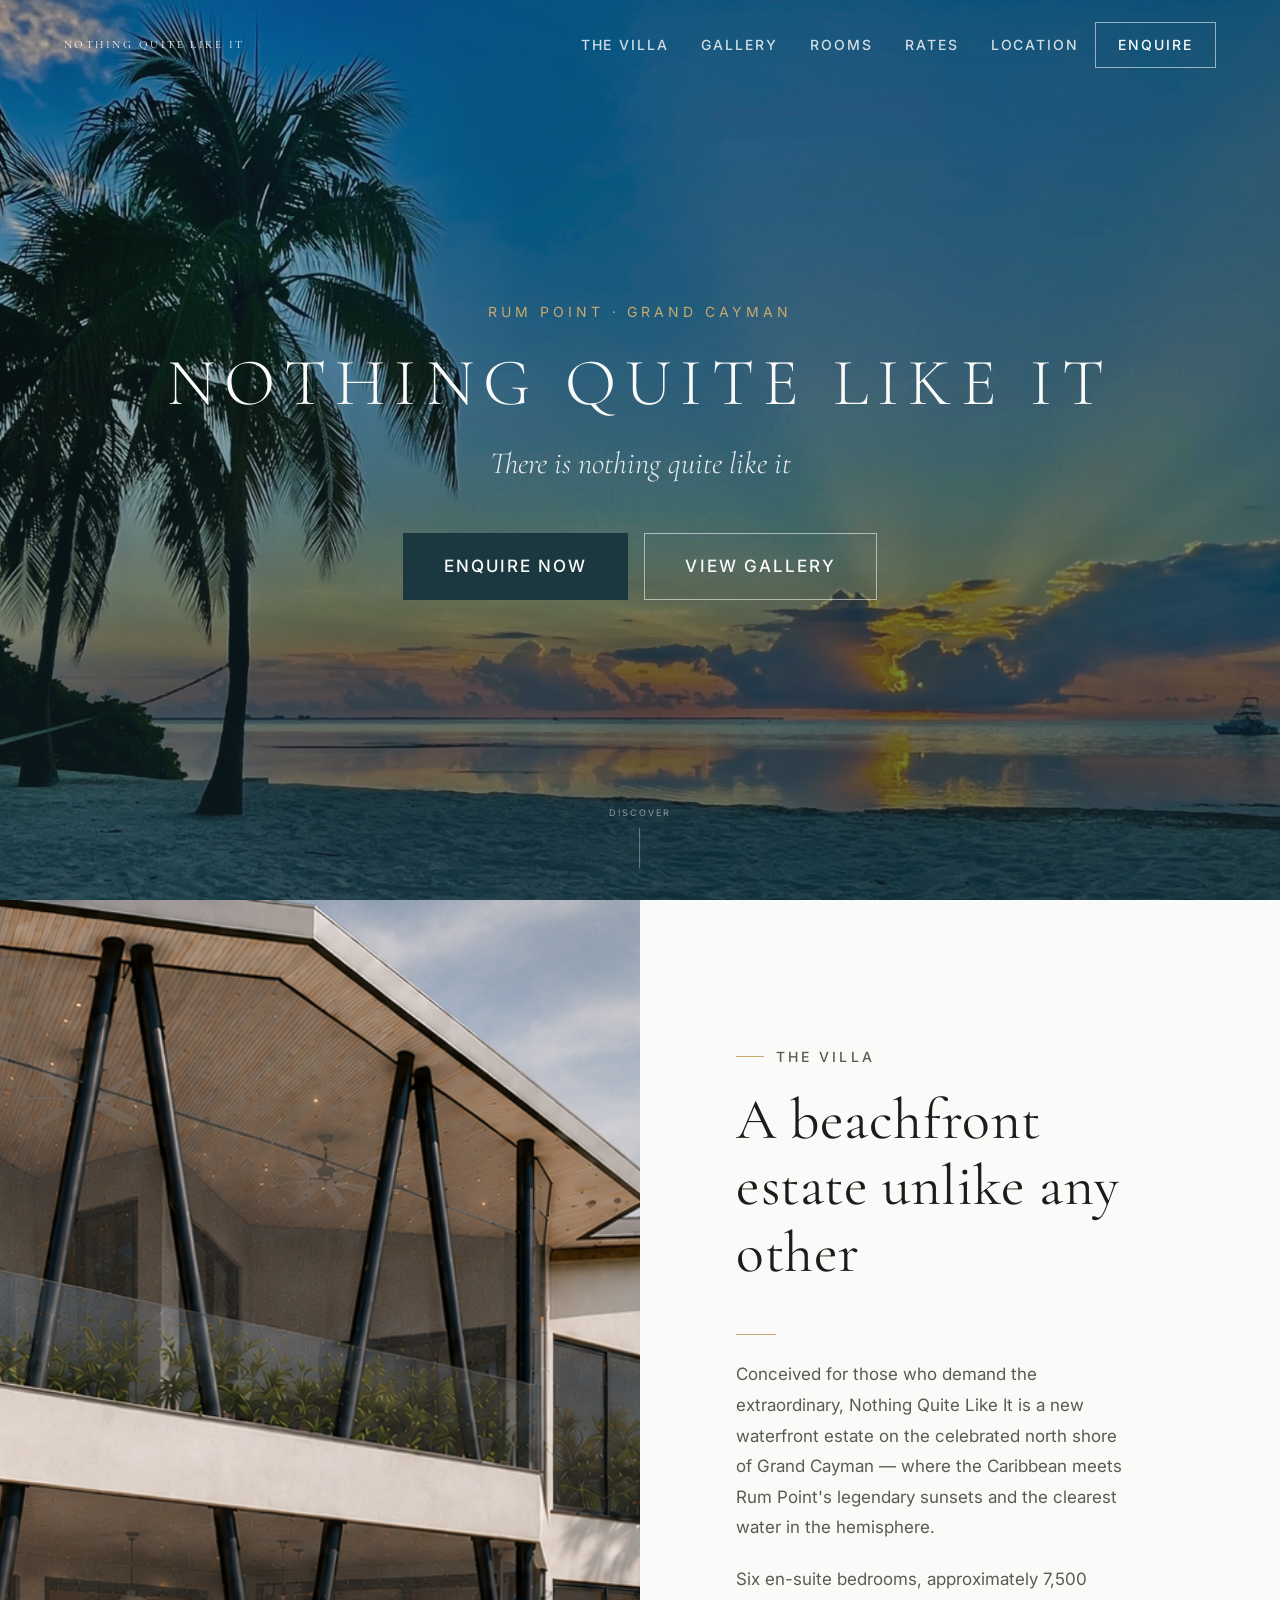
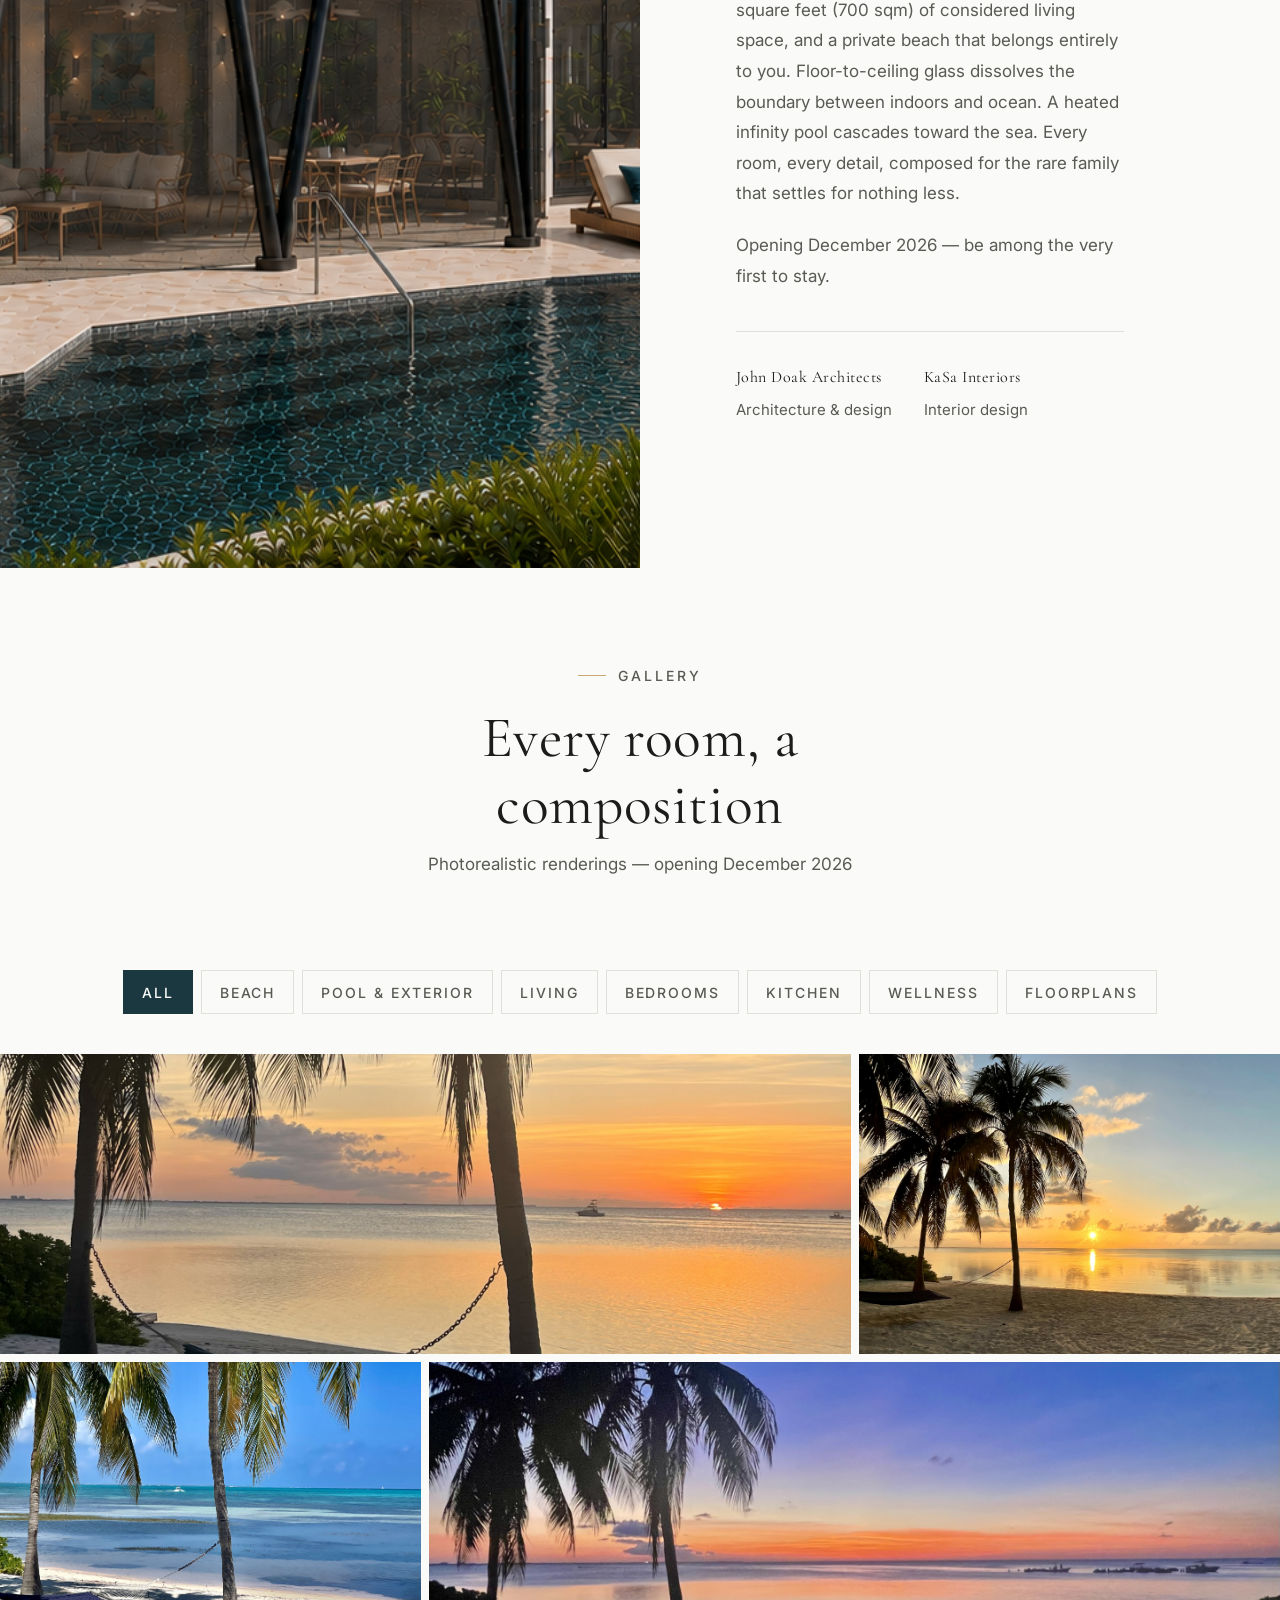
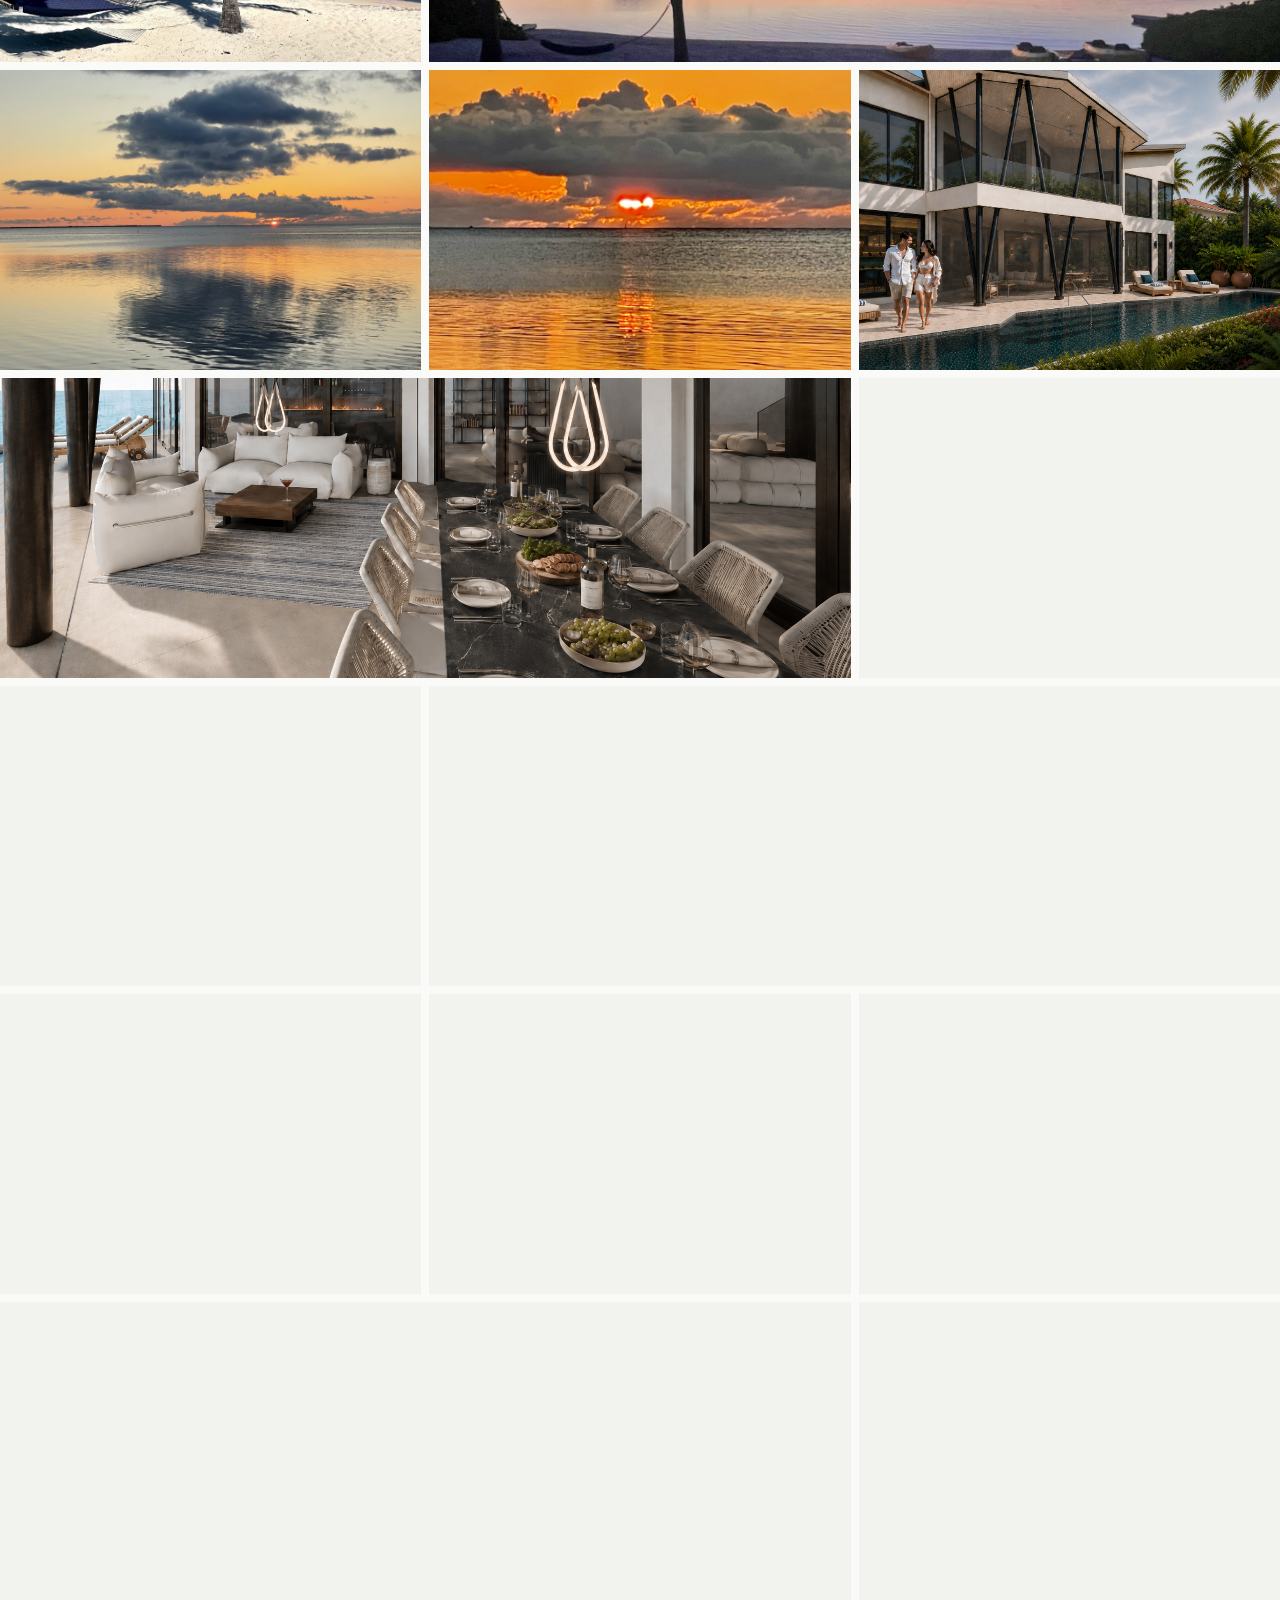
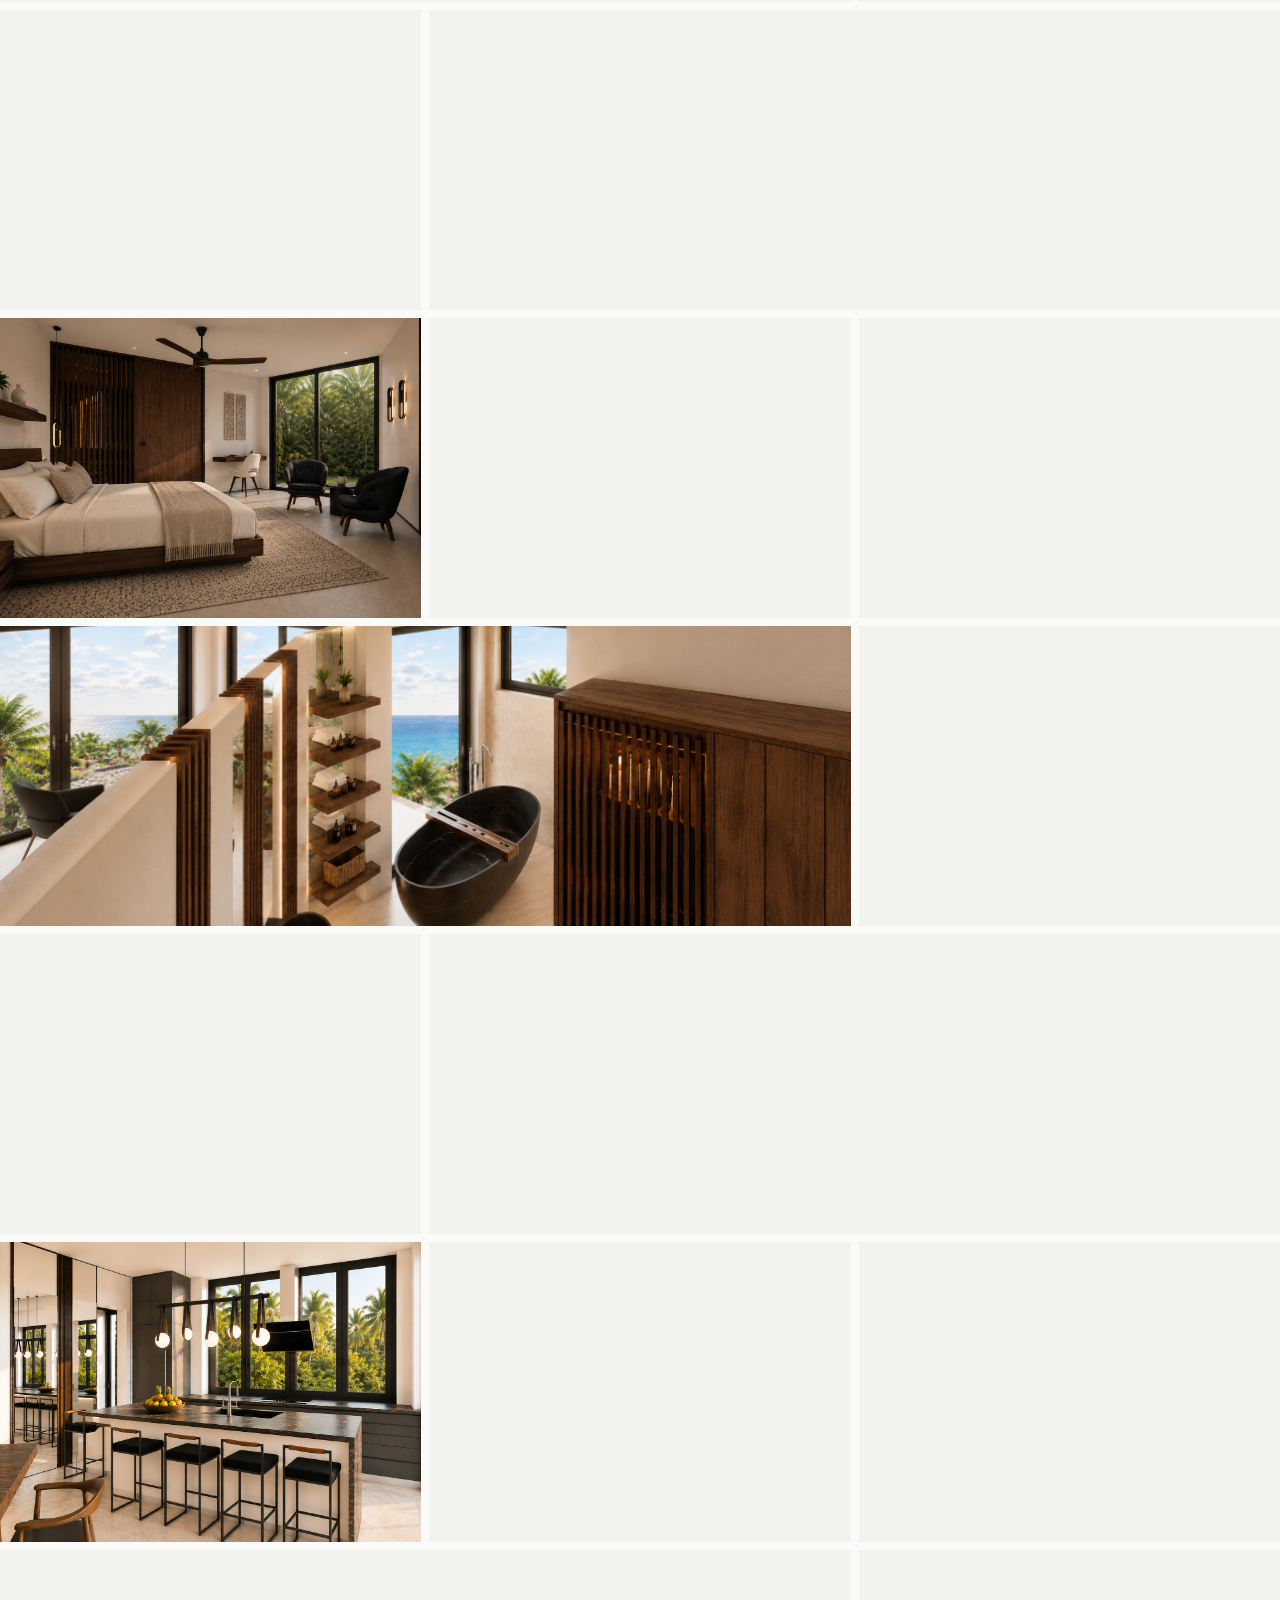
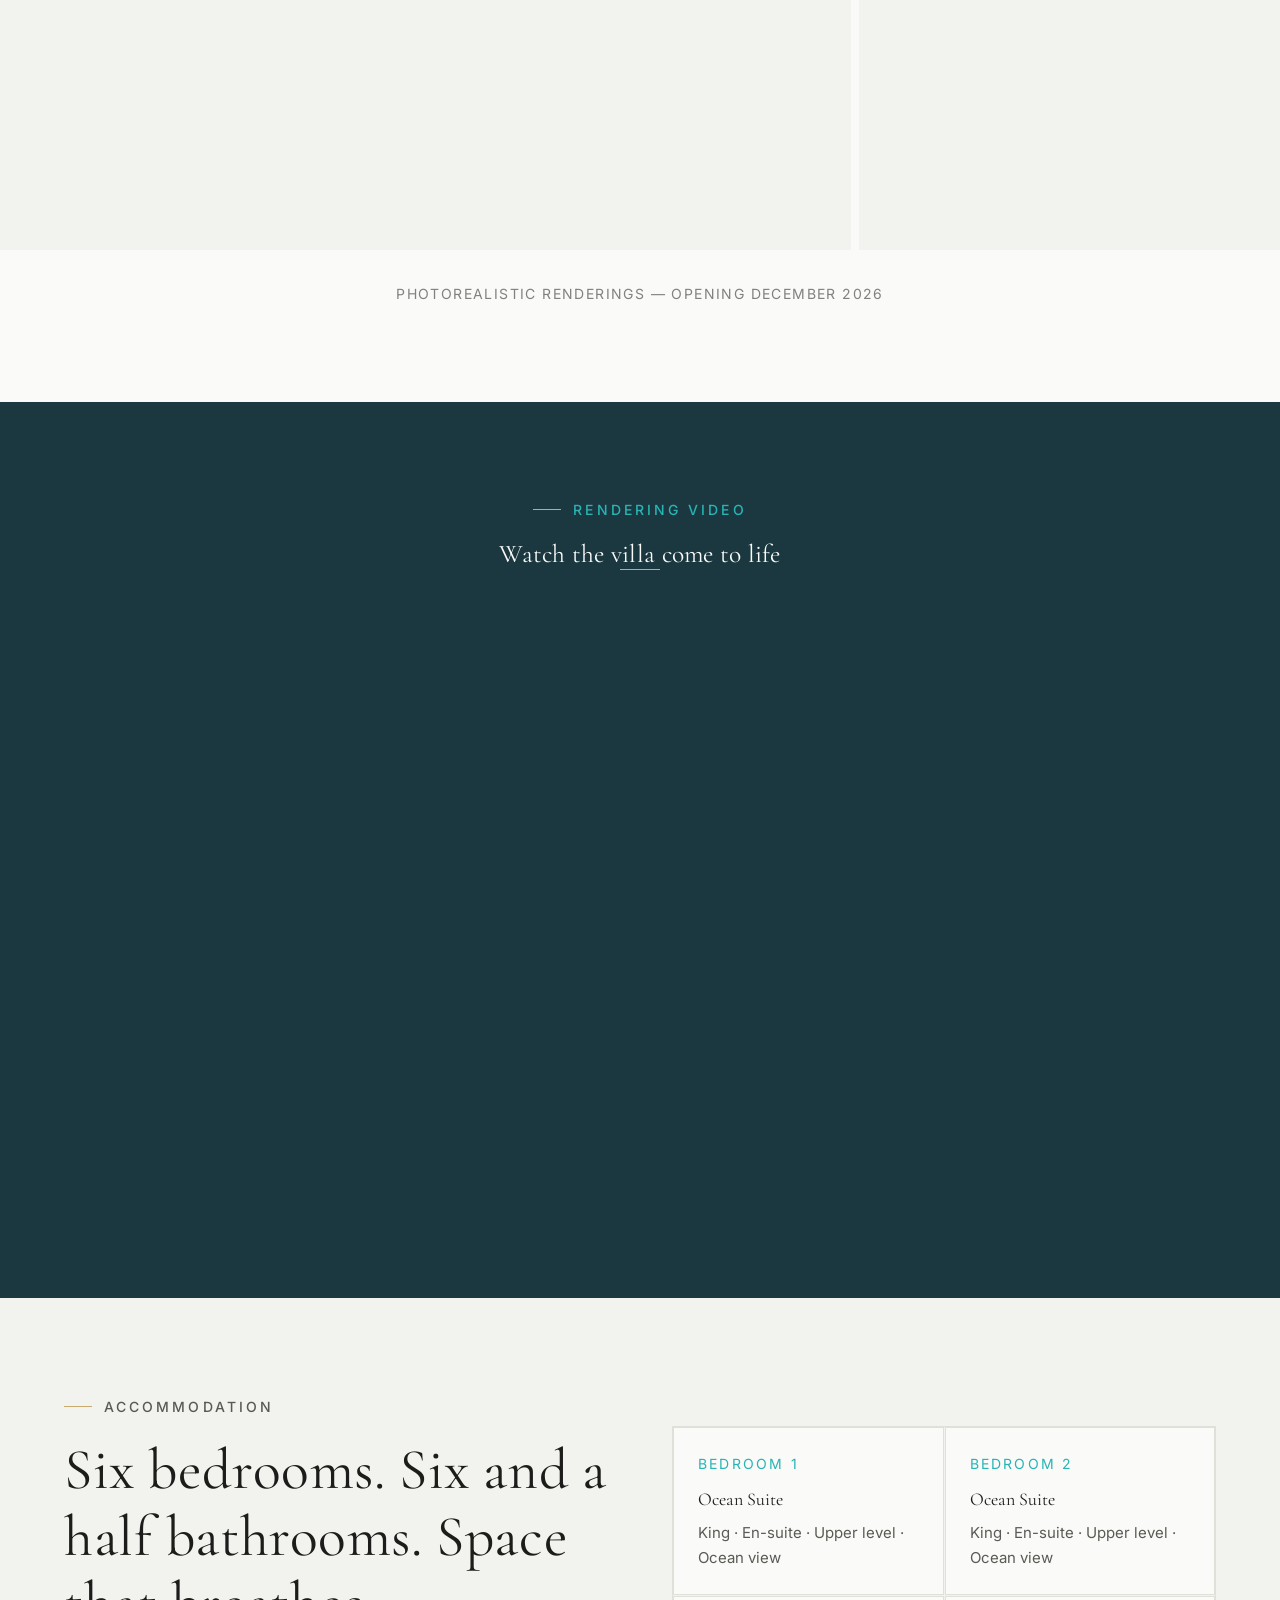
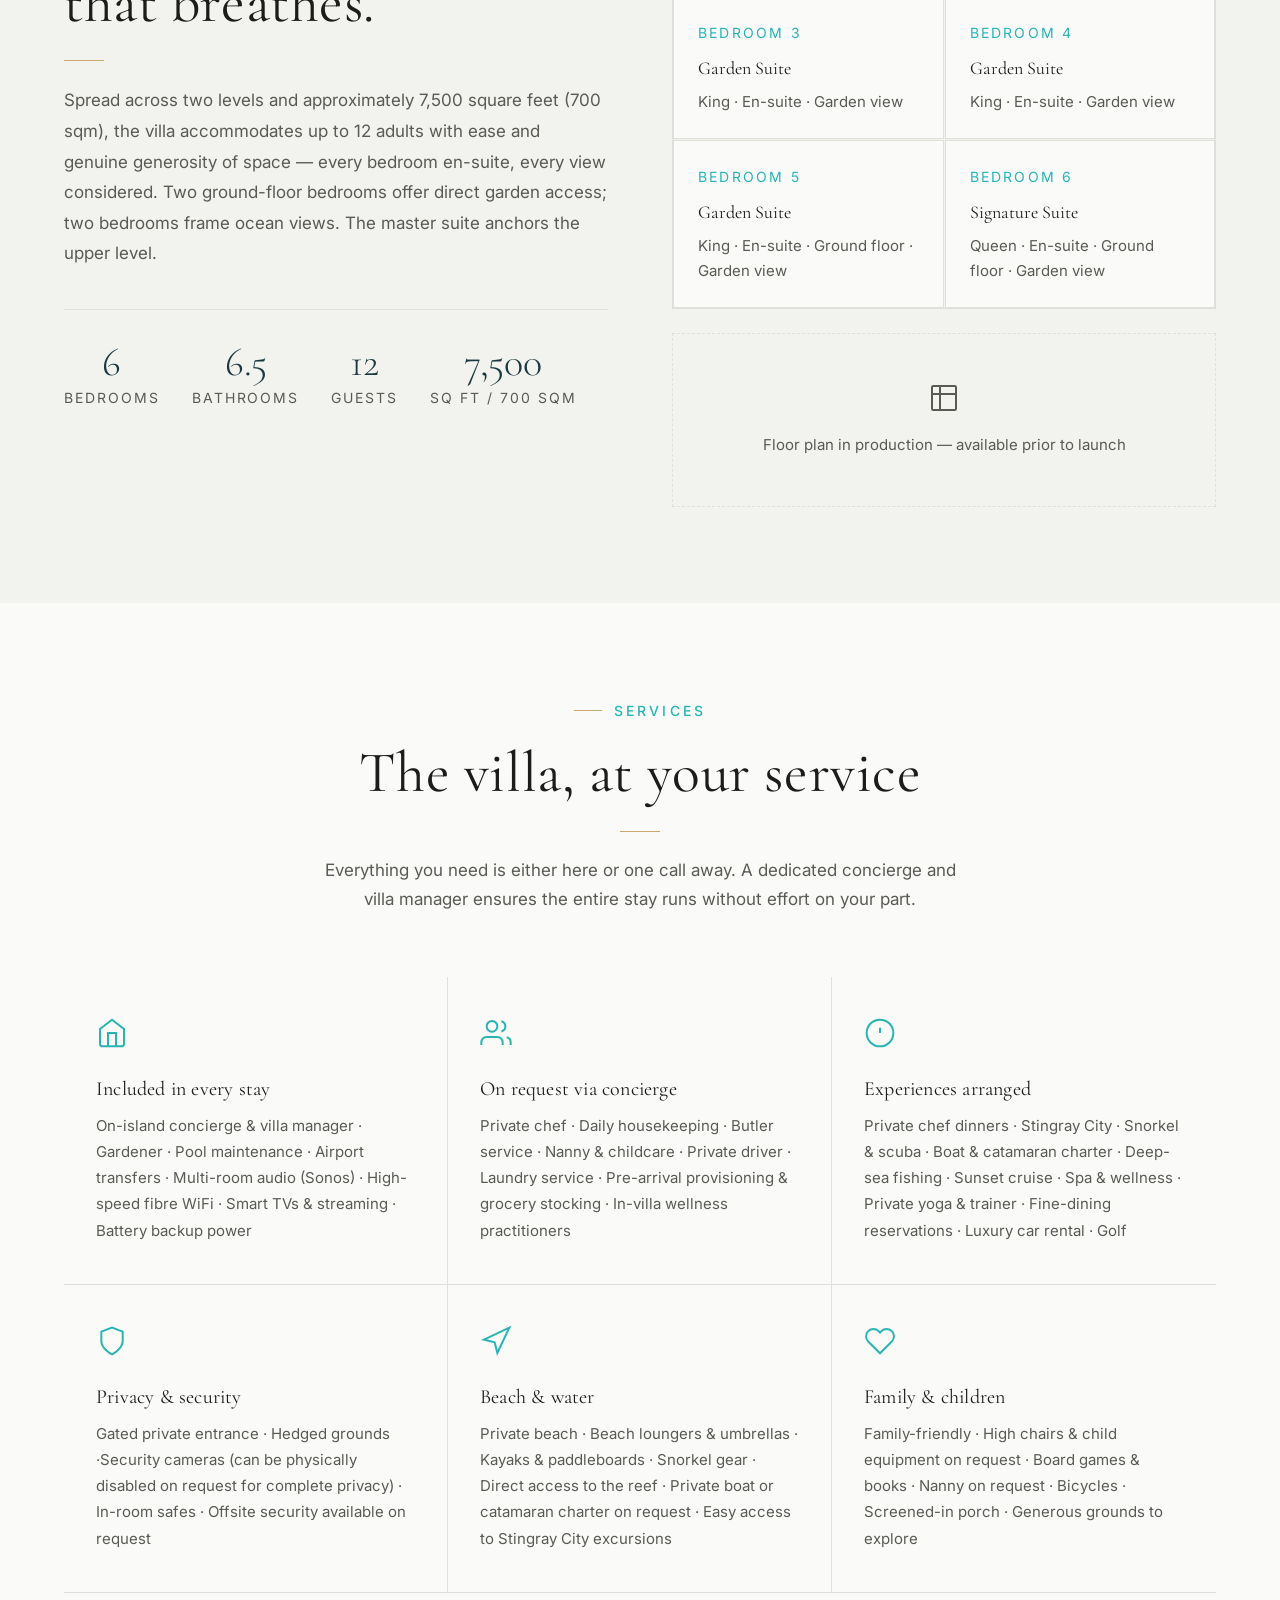
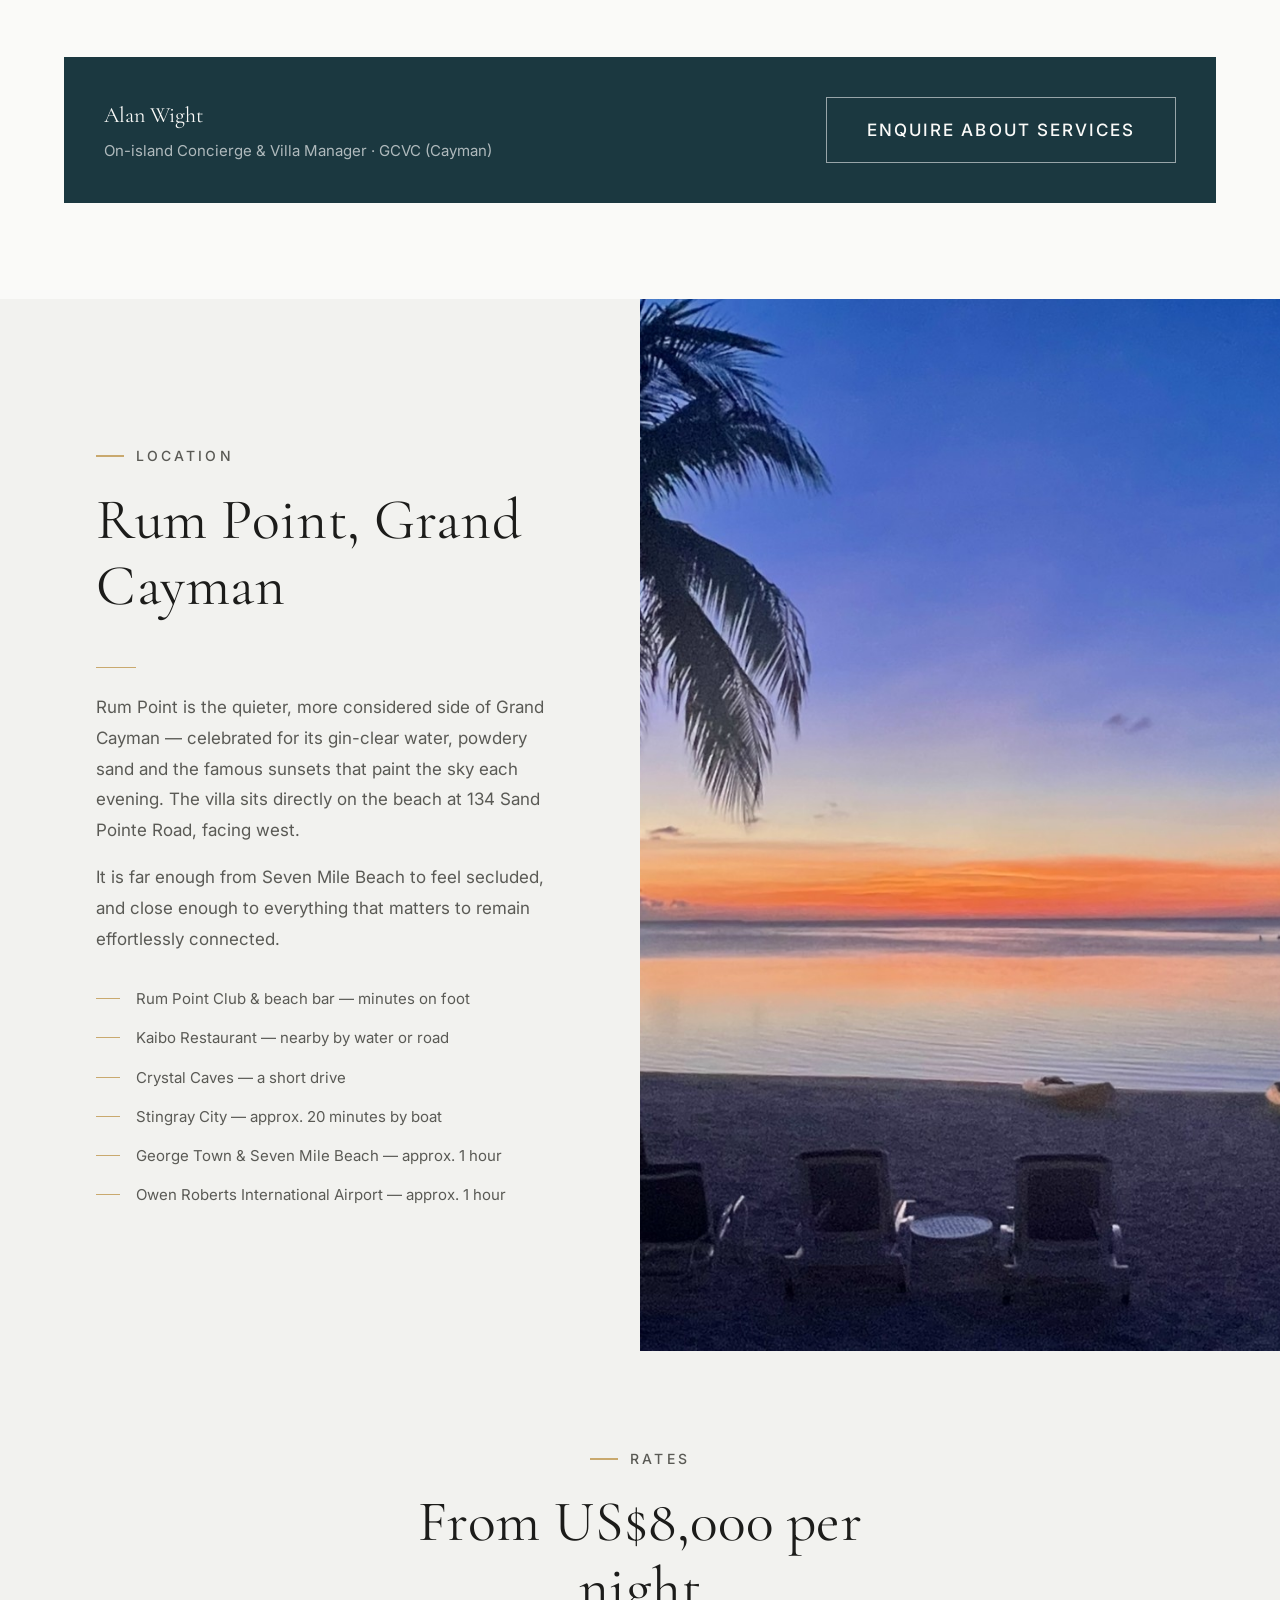
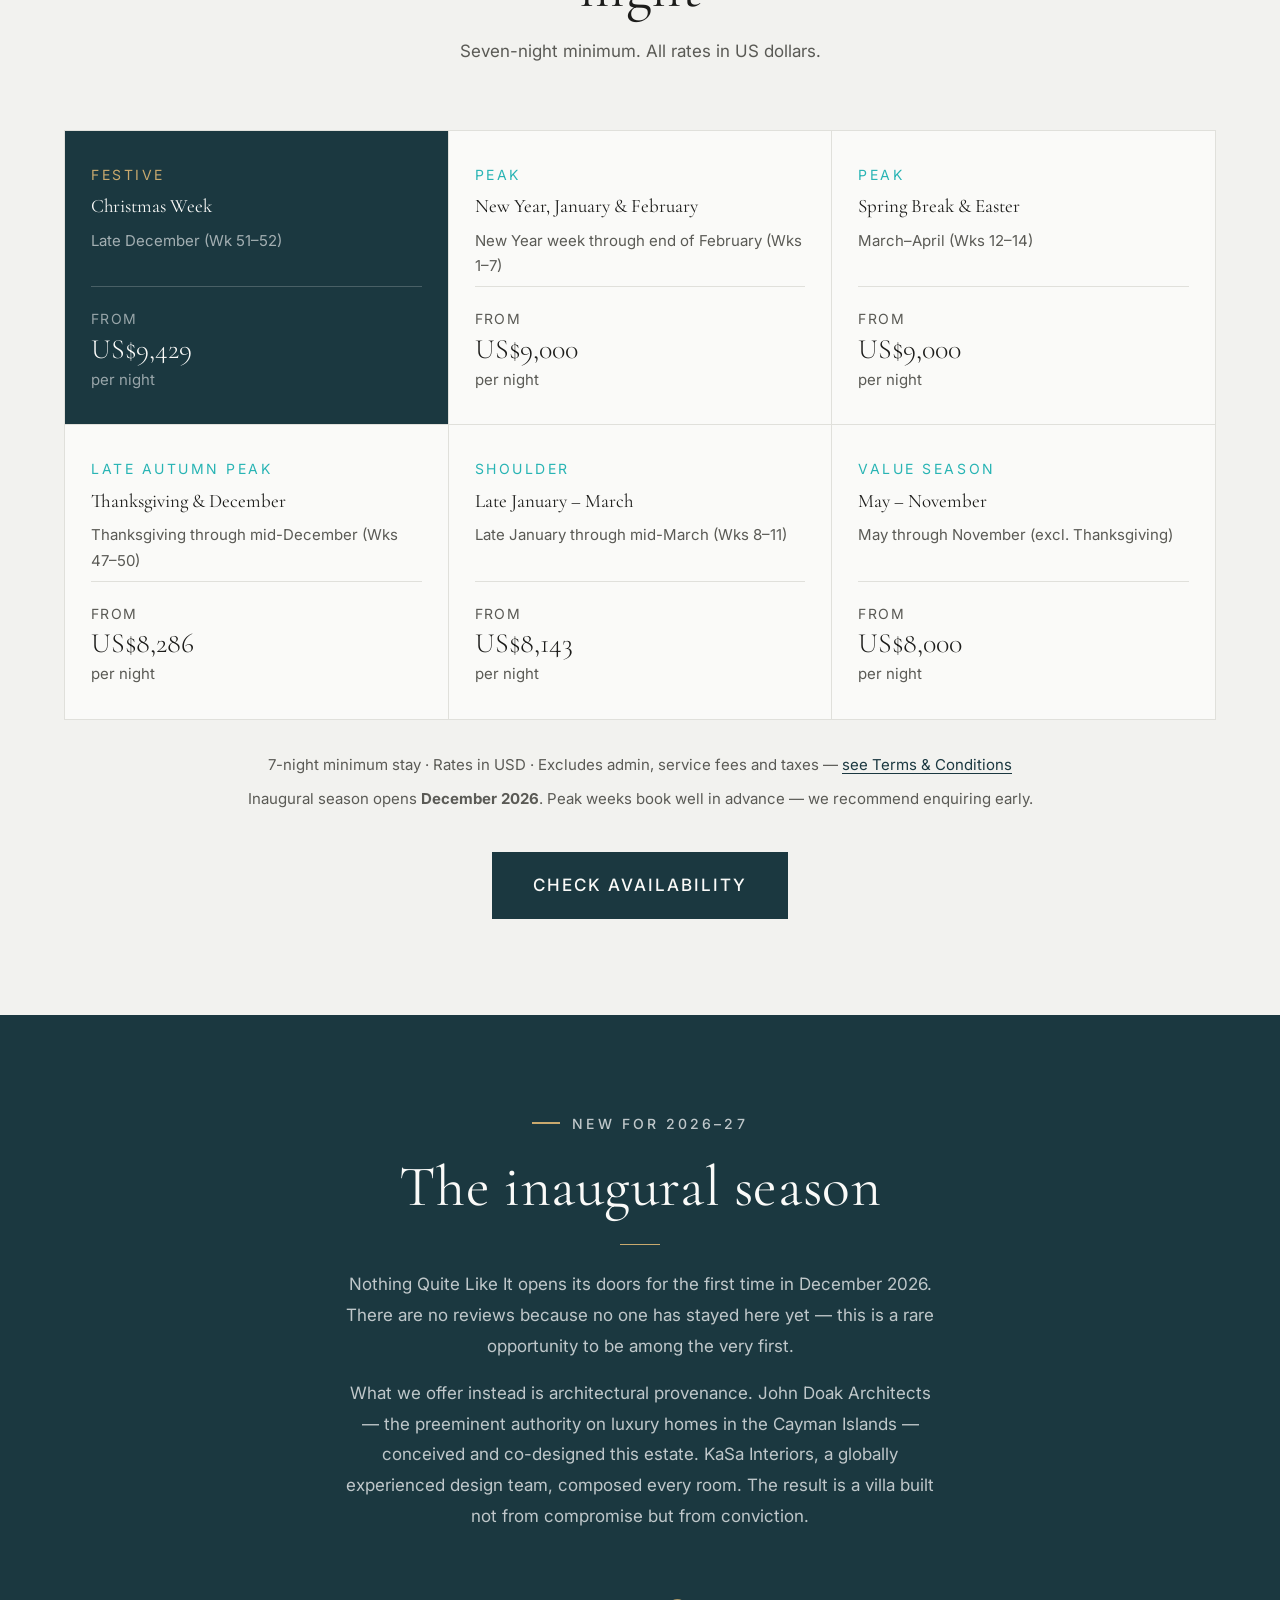
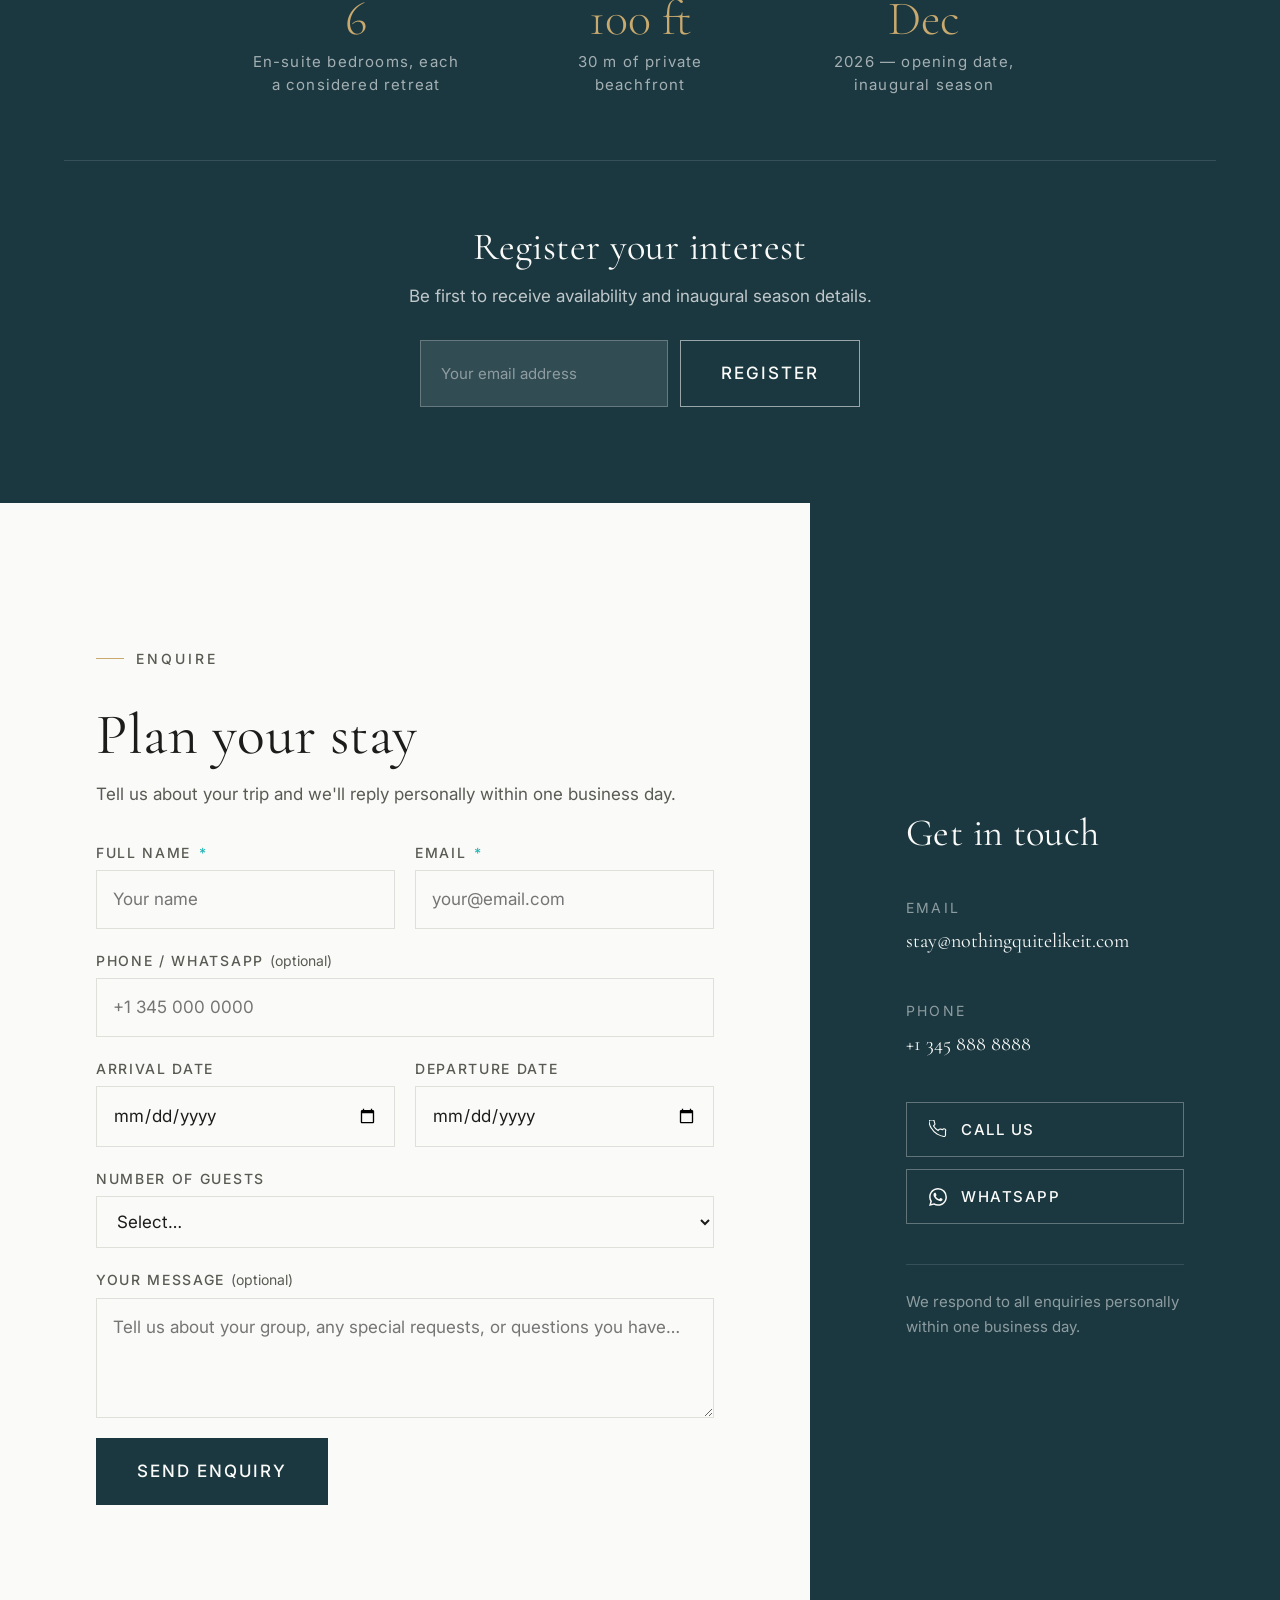
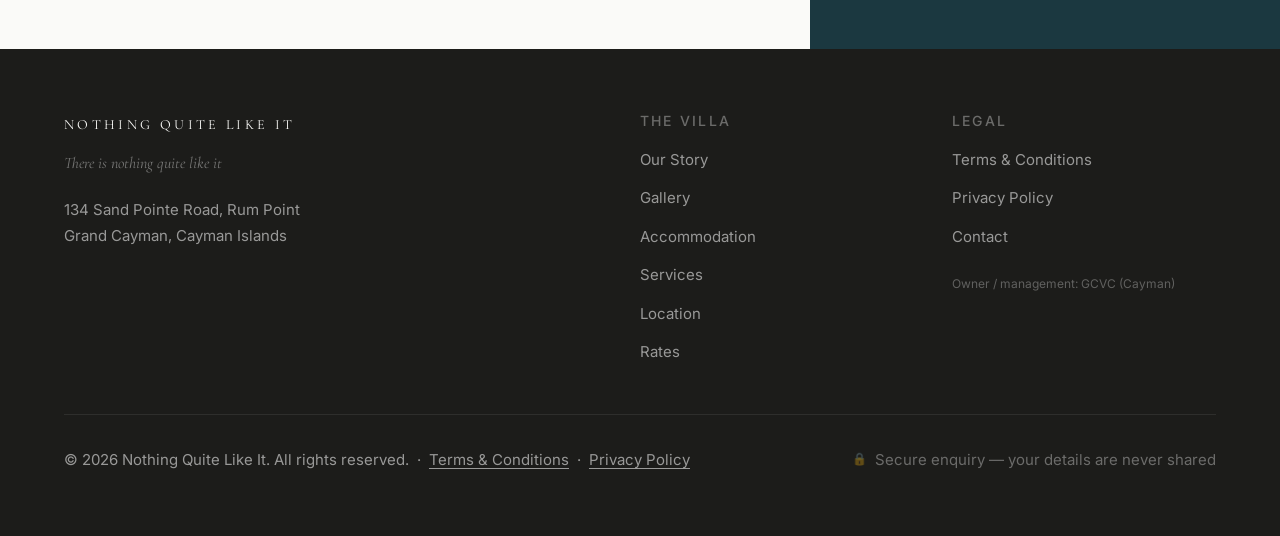
==== commit b80b0a4c: "Gallery: remove duplicate pool-side item, restore Level 1 as wide to complete last row Co-Authored-B" ====
--- a/villa.html
+++ b/villa.html
@@ -527,21 +527,8 @@
       </div>
     </div>
 
-    <!-- ── Pool & Exterior (continued) ── -->
+    <!-- ── Floorplans ── -->
     <div class="gallery__item gallery__item--wide"
-         data-group="exterior"
-         data-src="/assets/images/pr-pool-side.png"
-         data-label="Pool Side">
-      <img src="/assets/images/pr-pool-side.png"
-           alt="Villa pool side with infinity edge and tropical garden views"
-           loading="lazy" decoding="async">
-      <div class="gallery__item-overlay">
-        <span class="gallery__item-label">Pool Side</span>
-      </div>
-    </div>
-
-    <!-- ── Floorplans ── -->
-    <div class="gallery__item"
          data-group="floorplan"
          data-src="/260622_Floorplans/Level 1.jpg"
          data-label="Level 1 Floorplan">
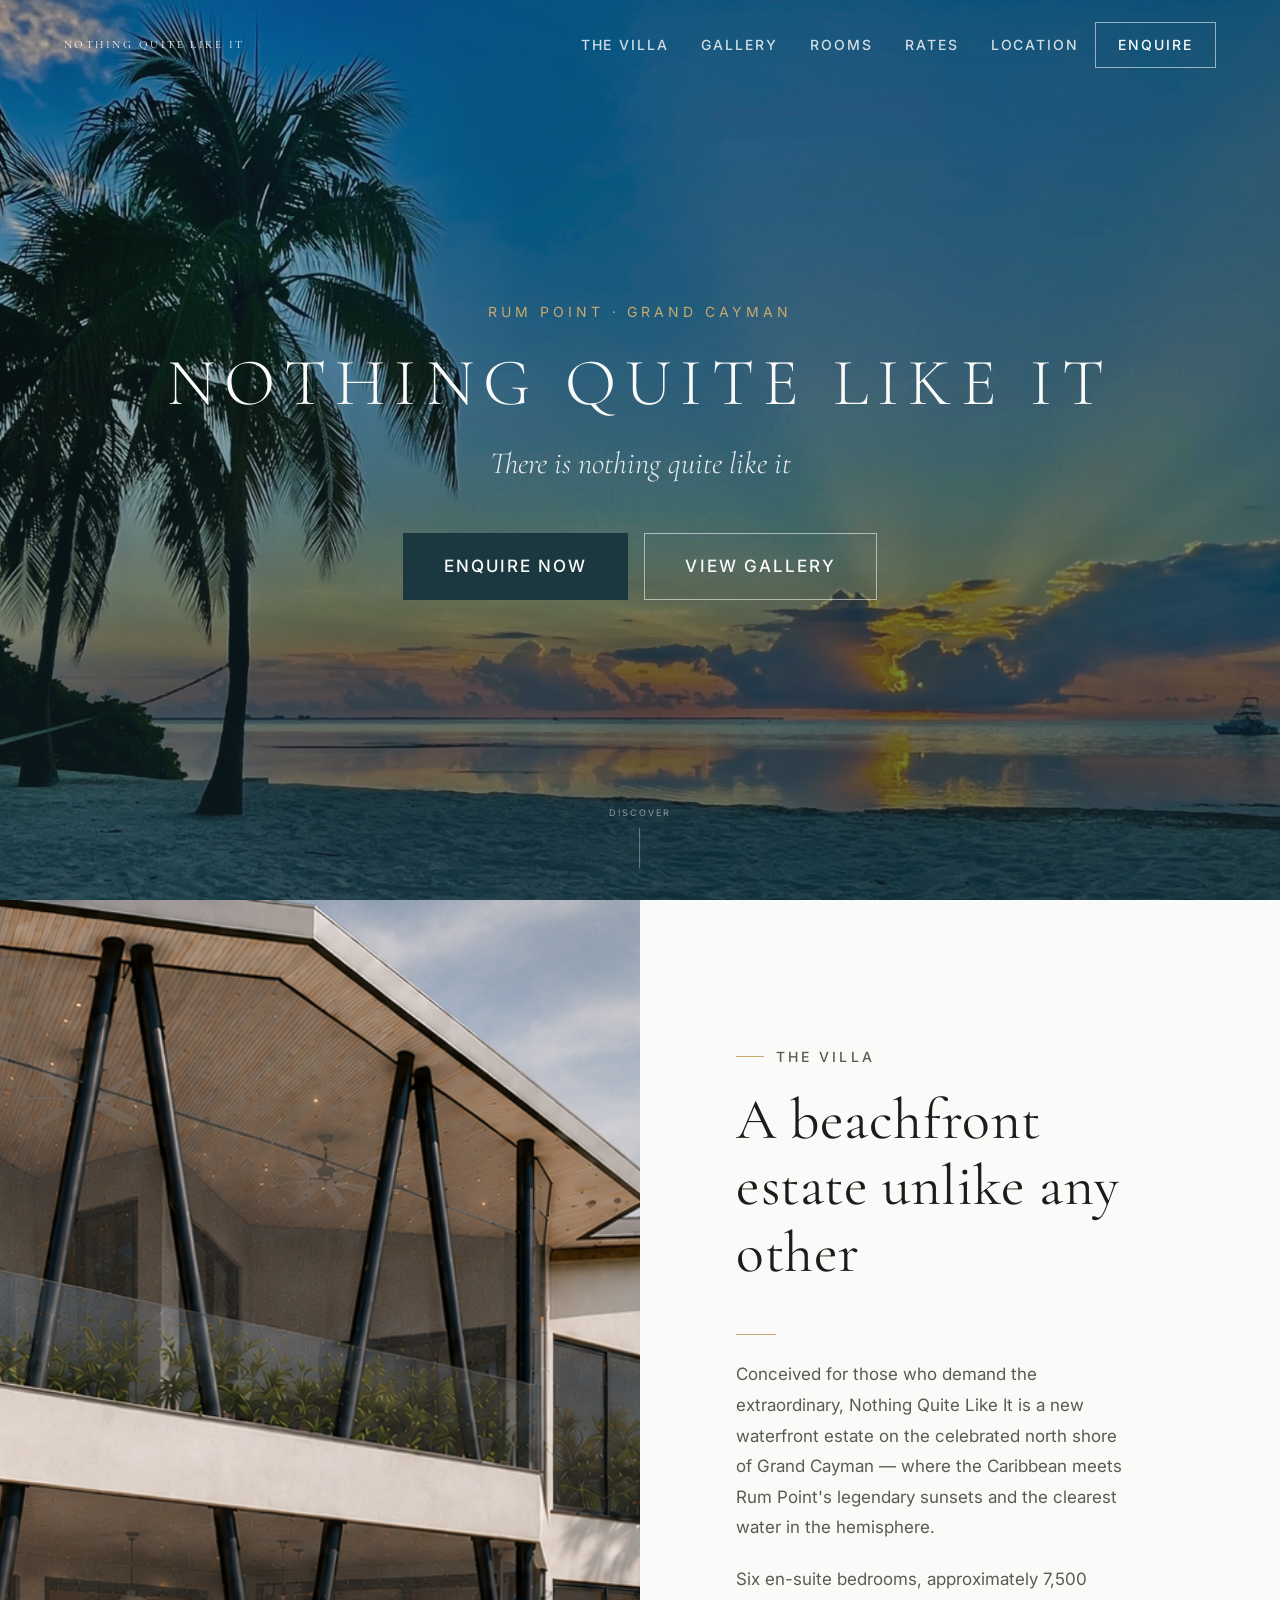
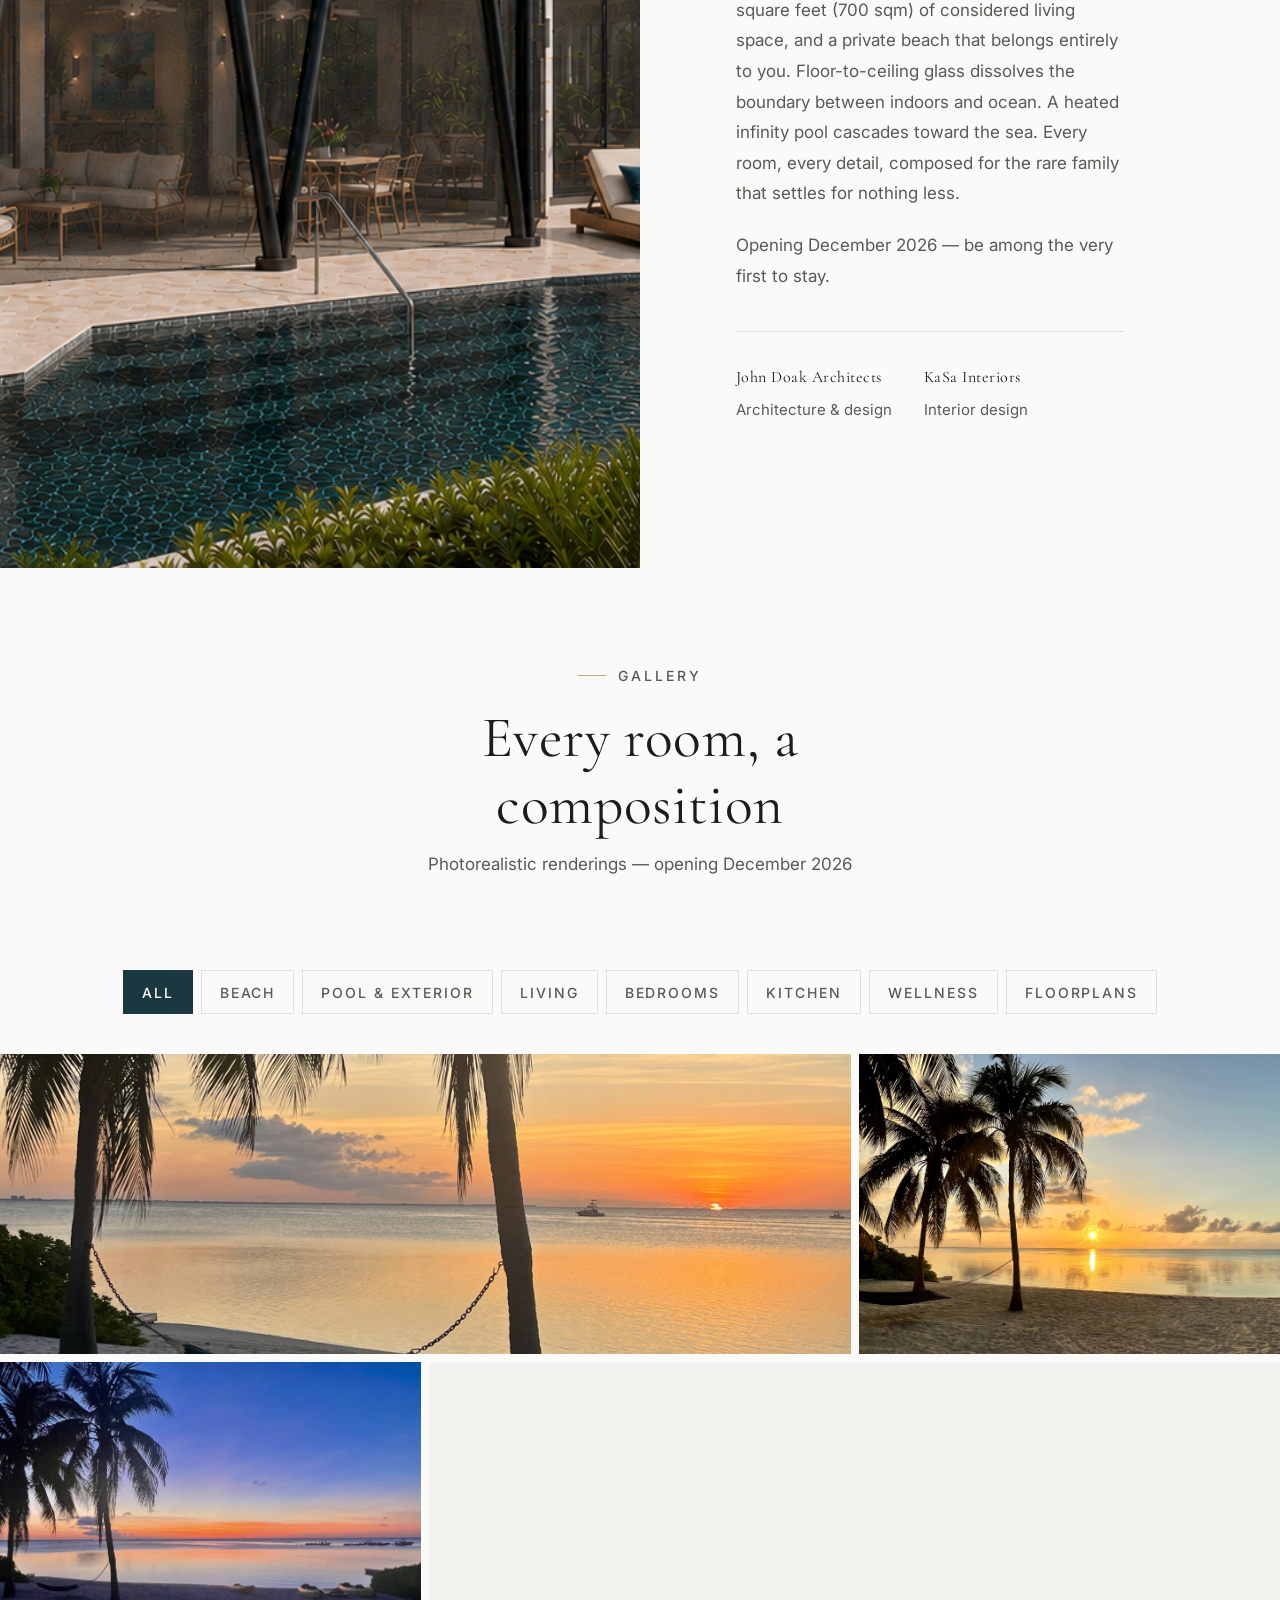
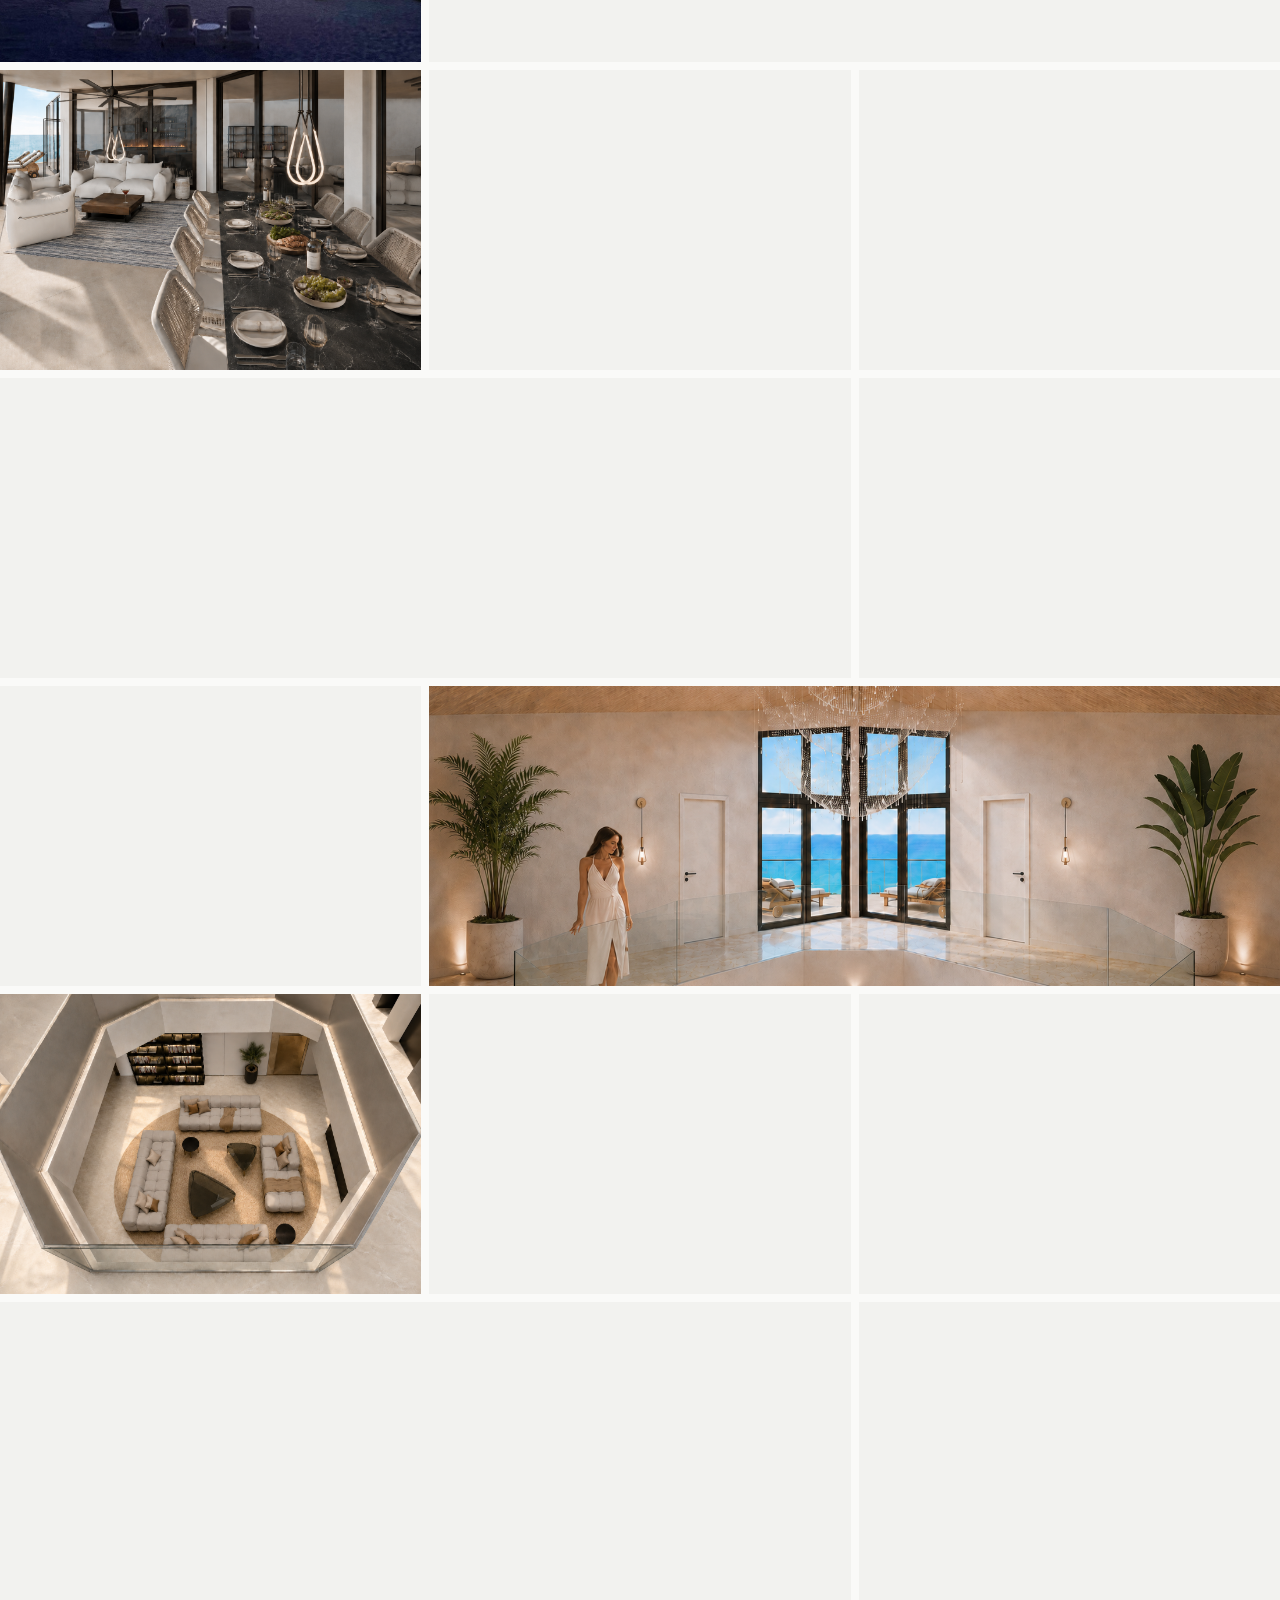
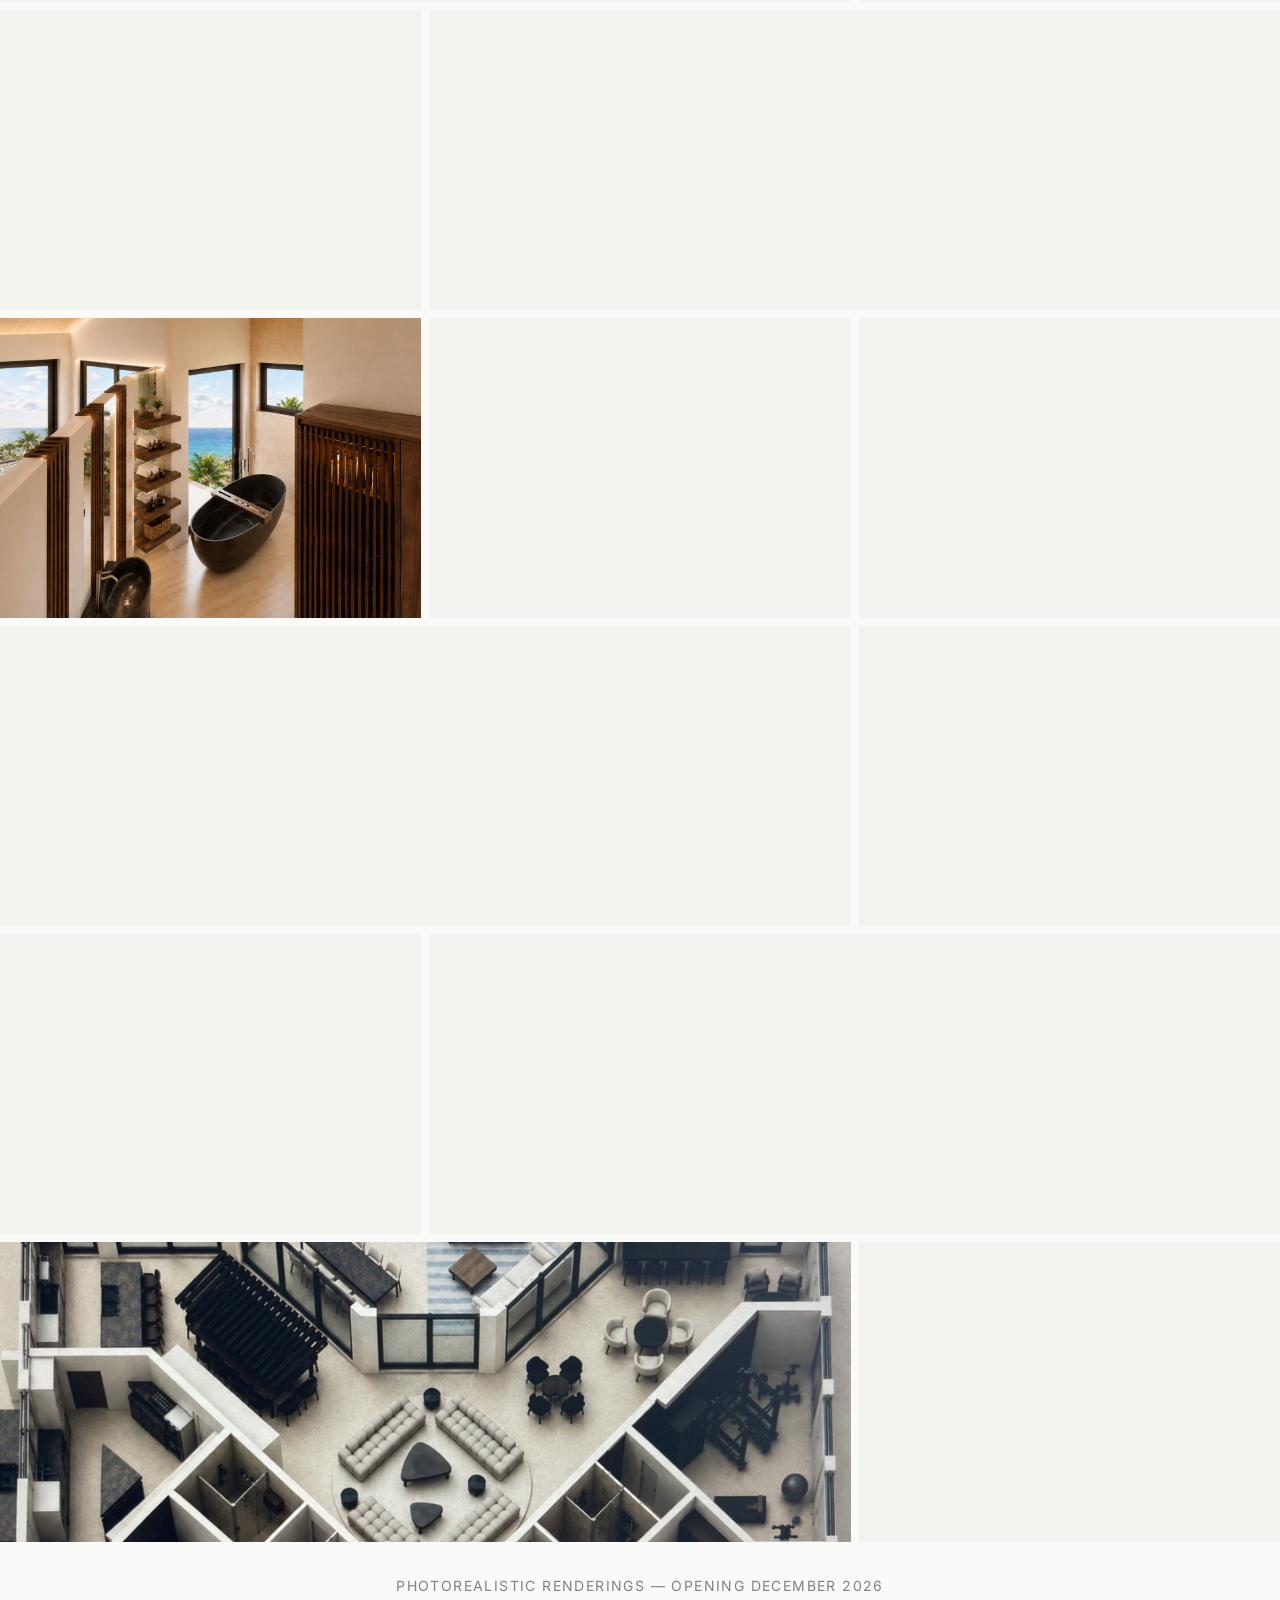
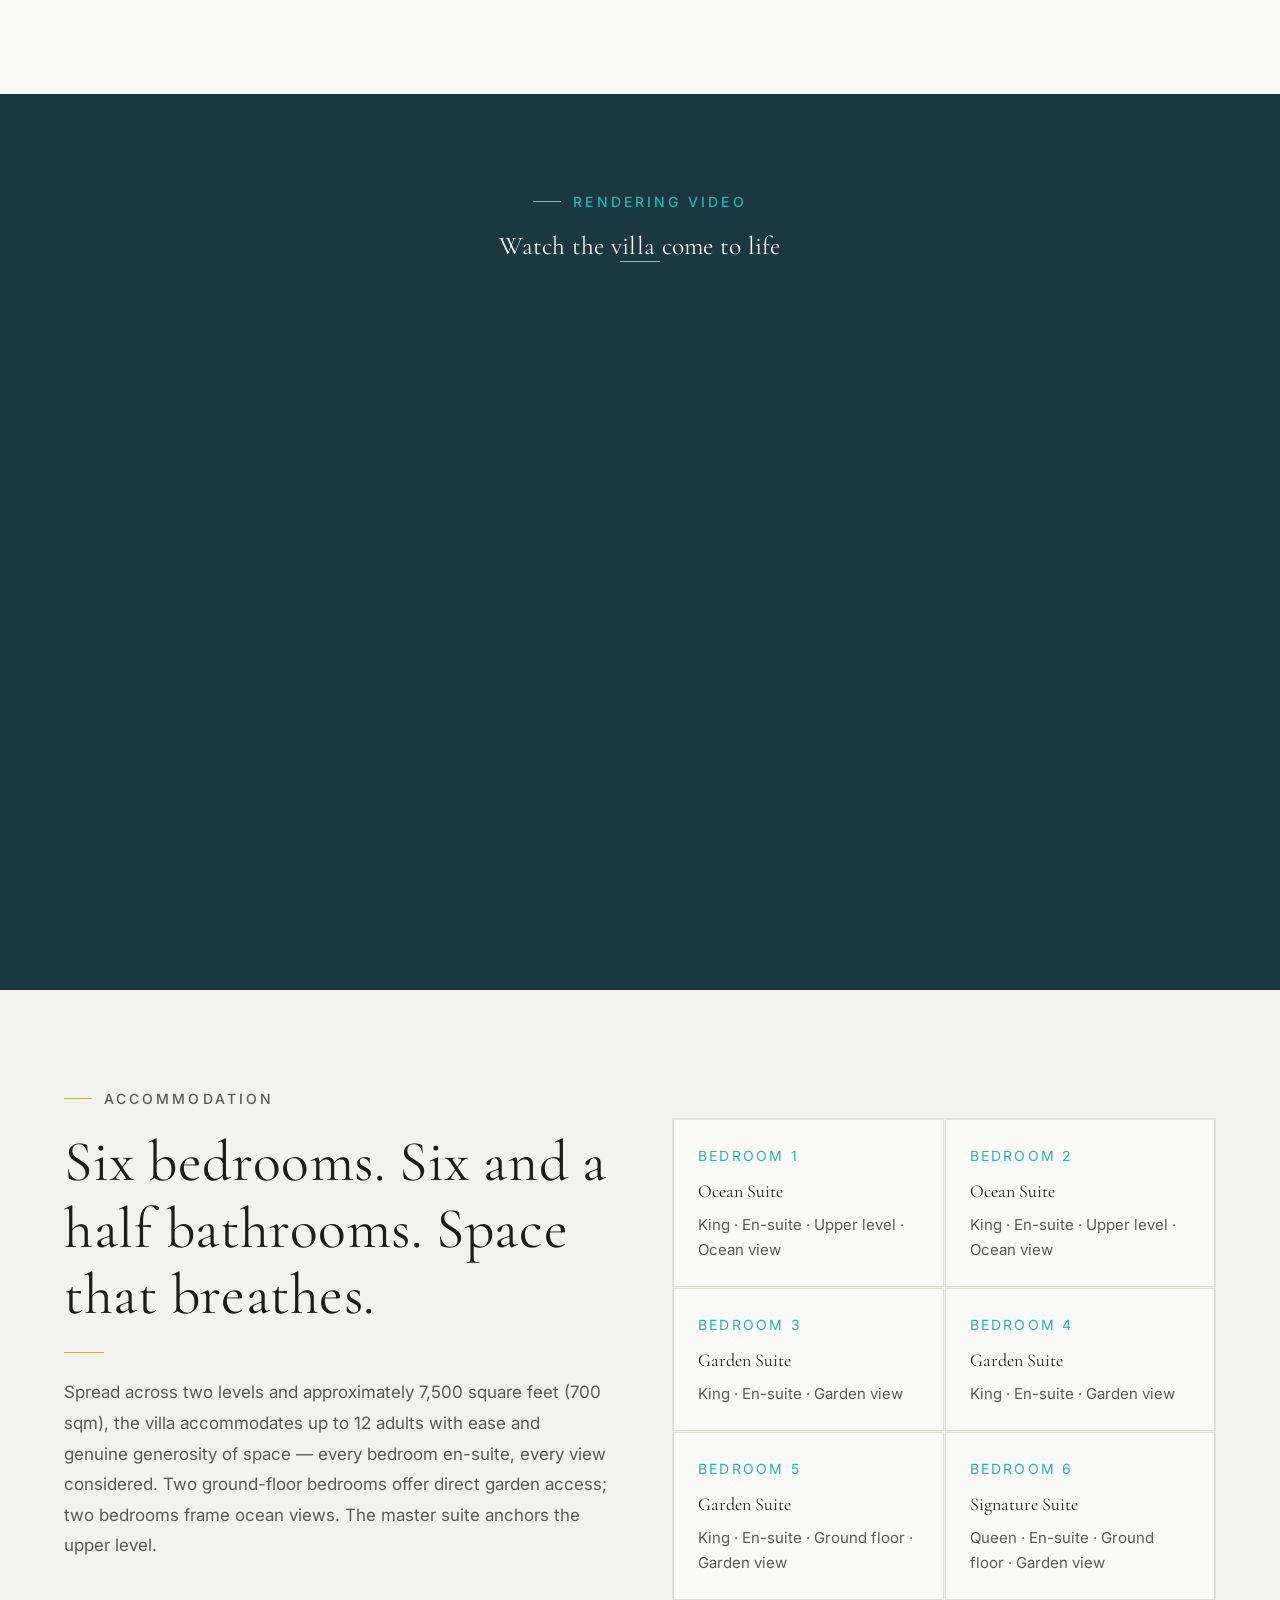
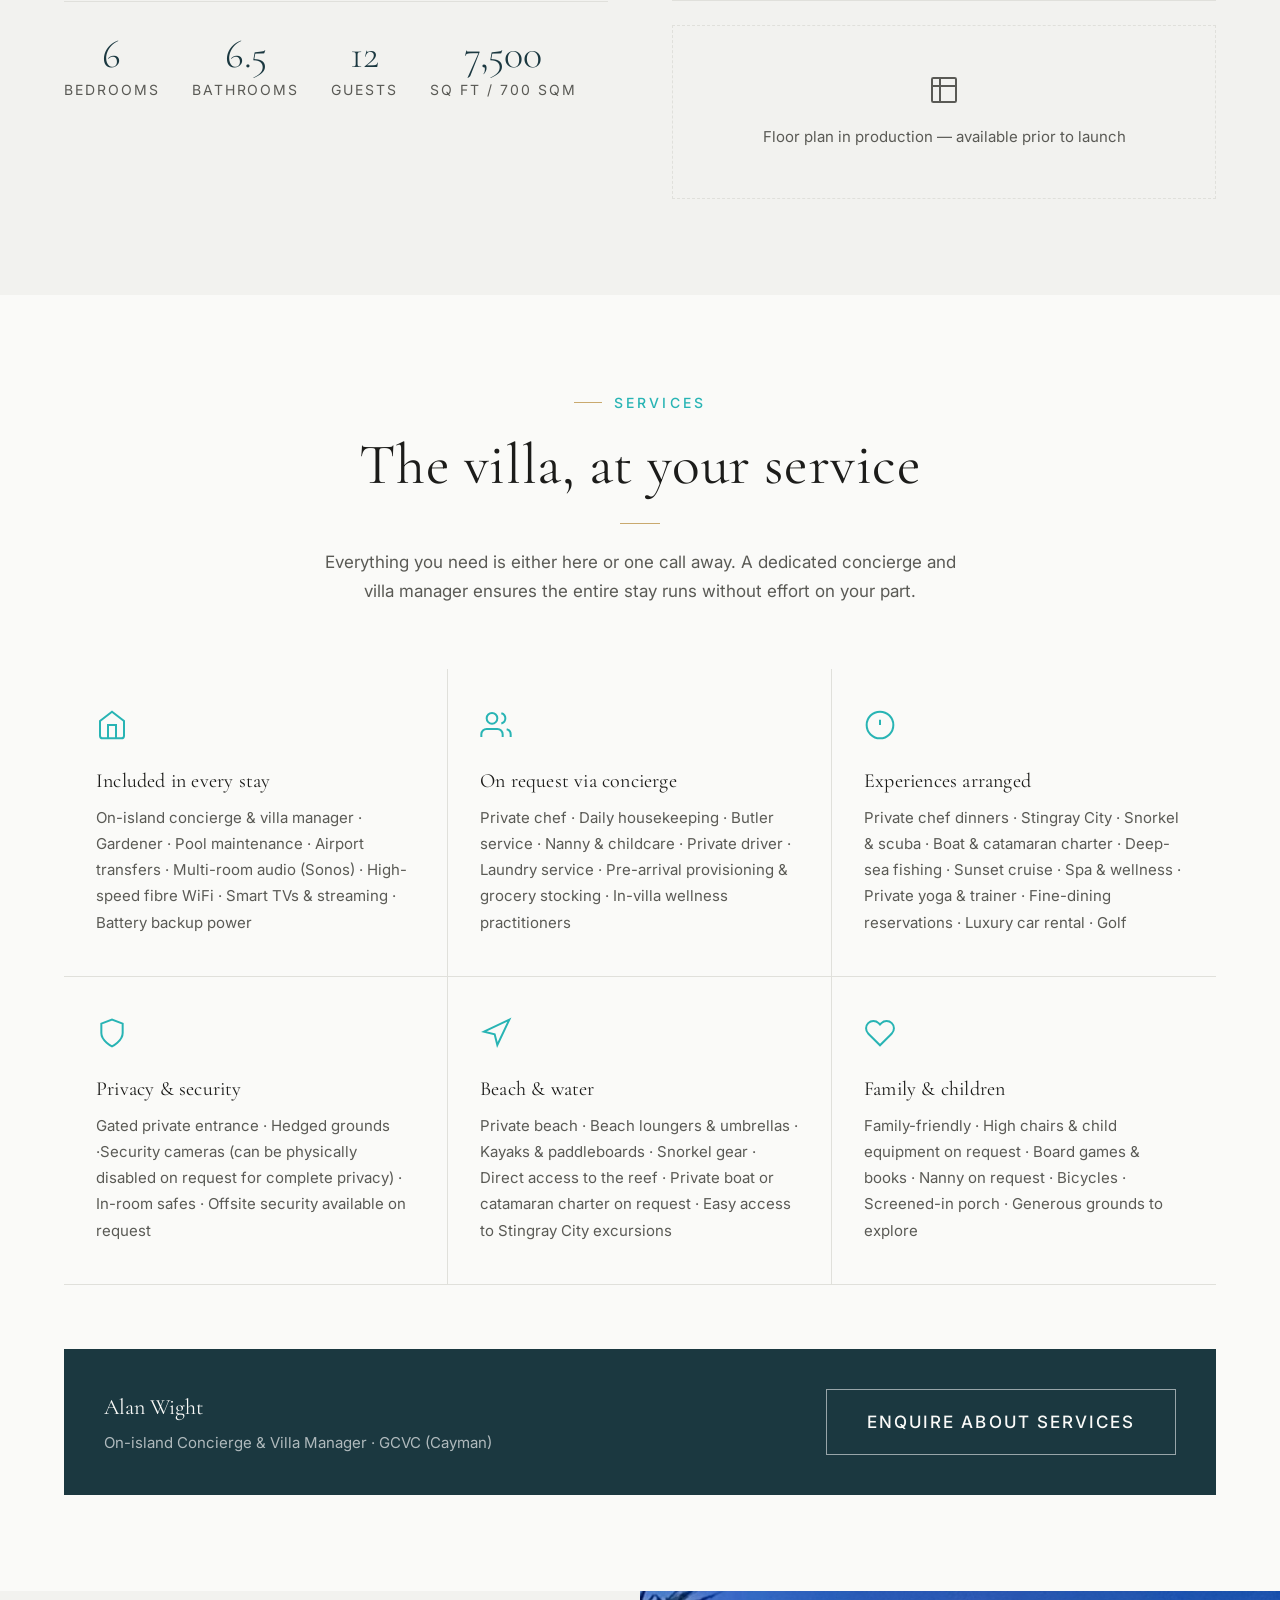
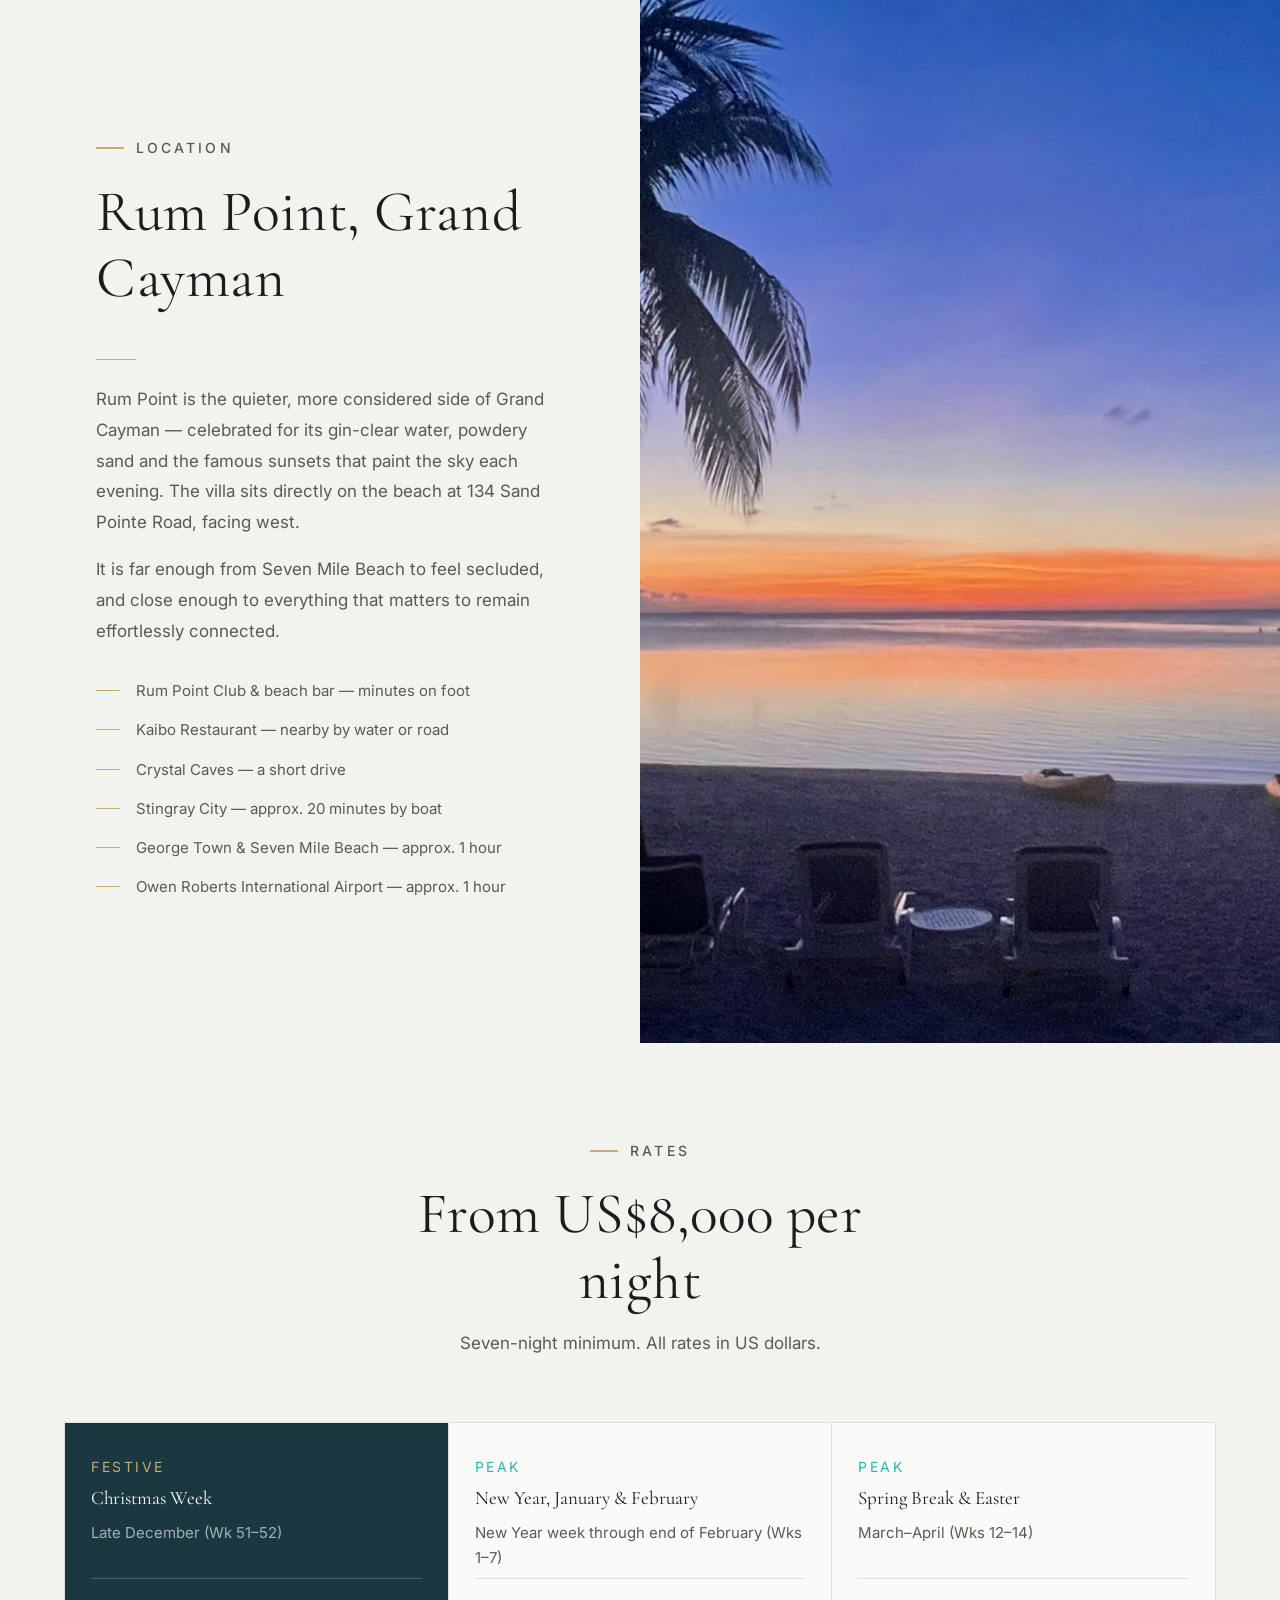
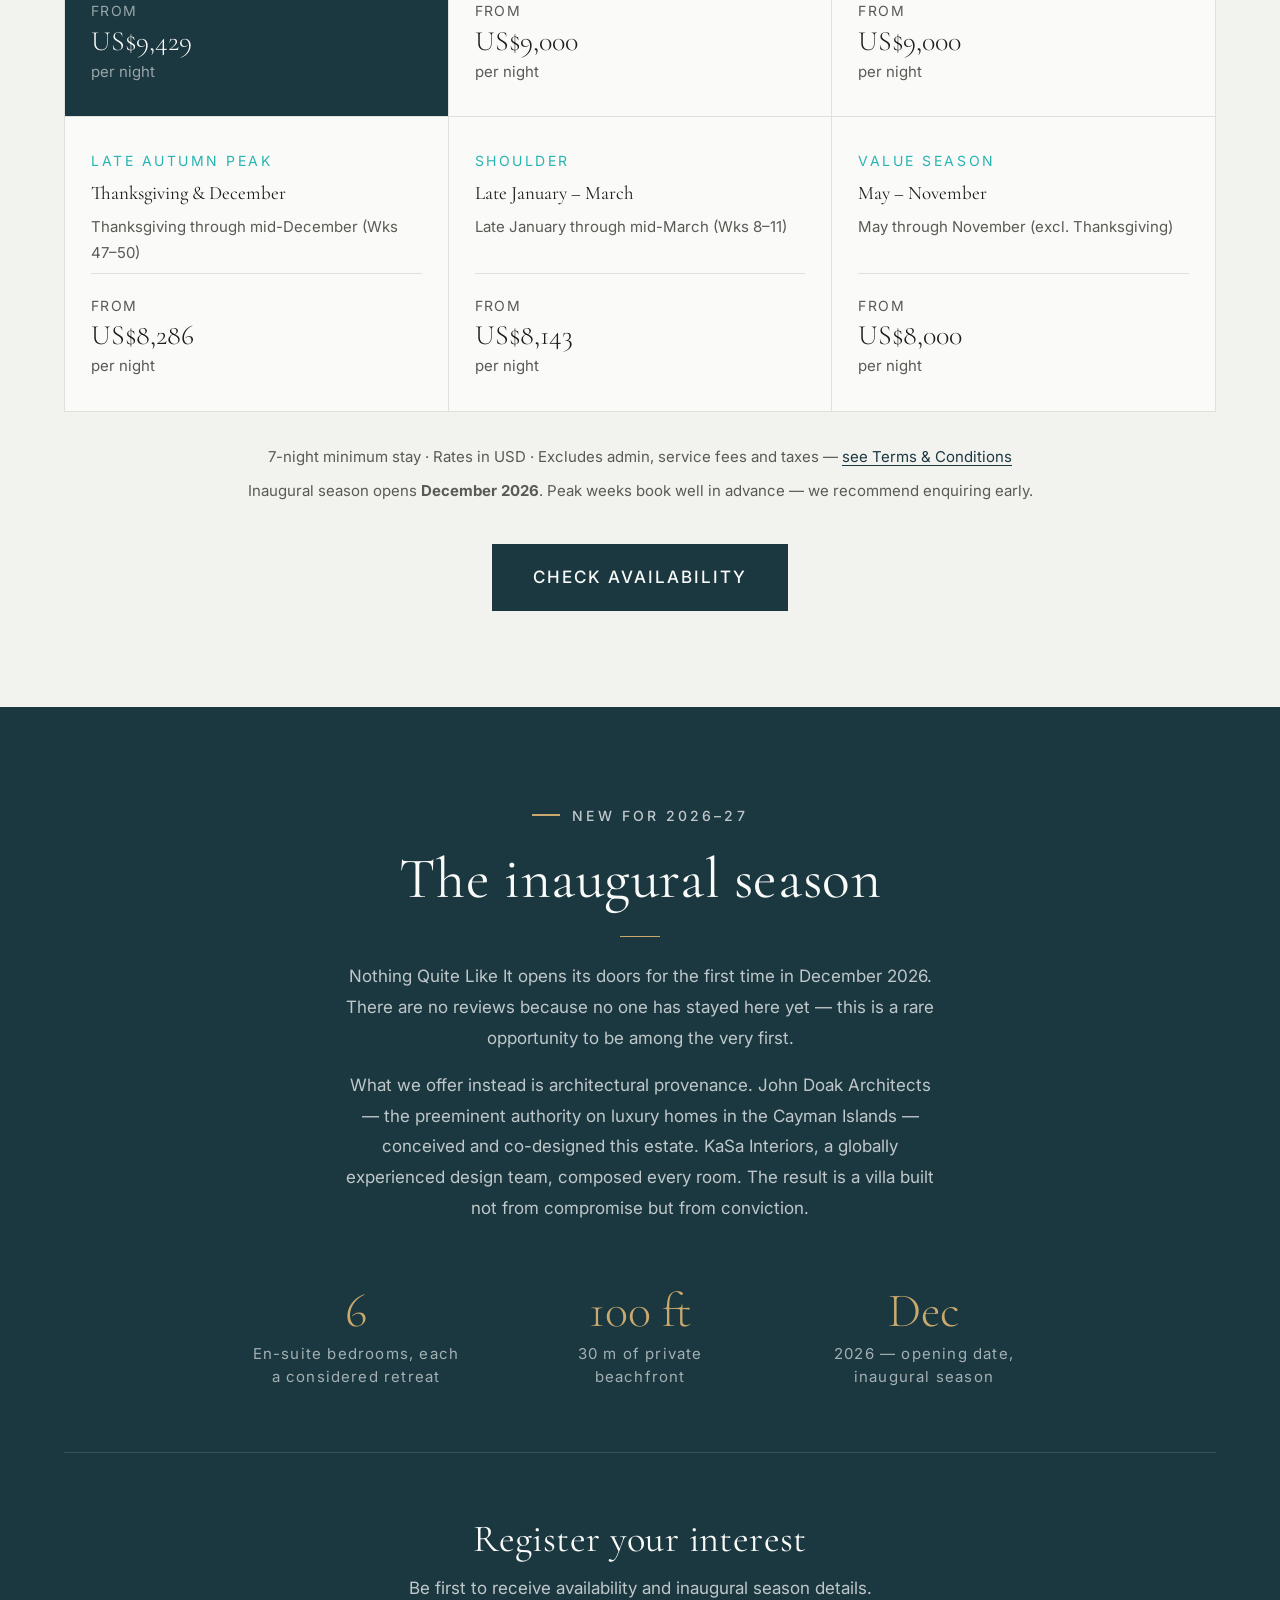
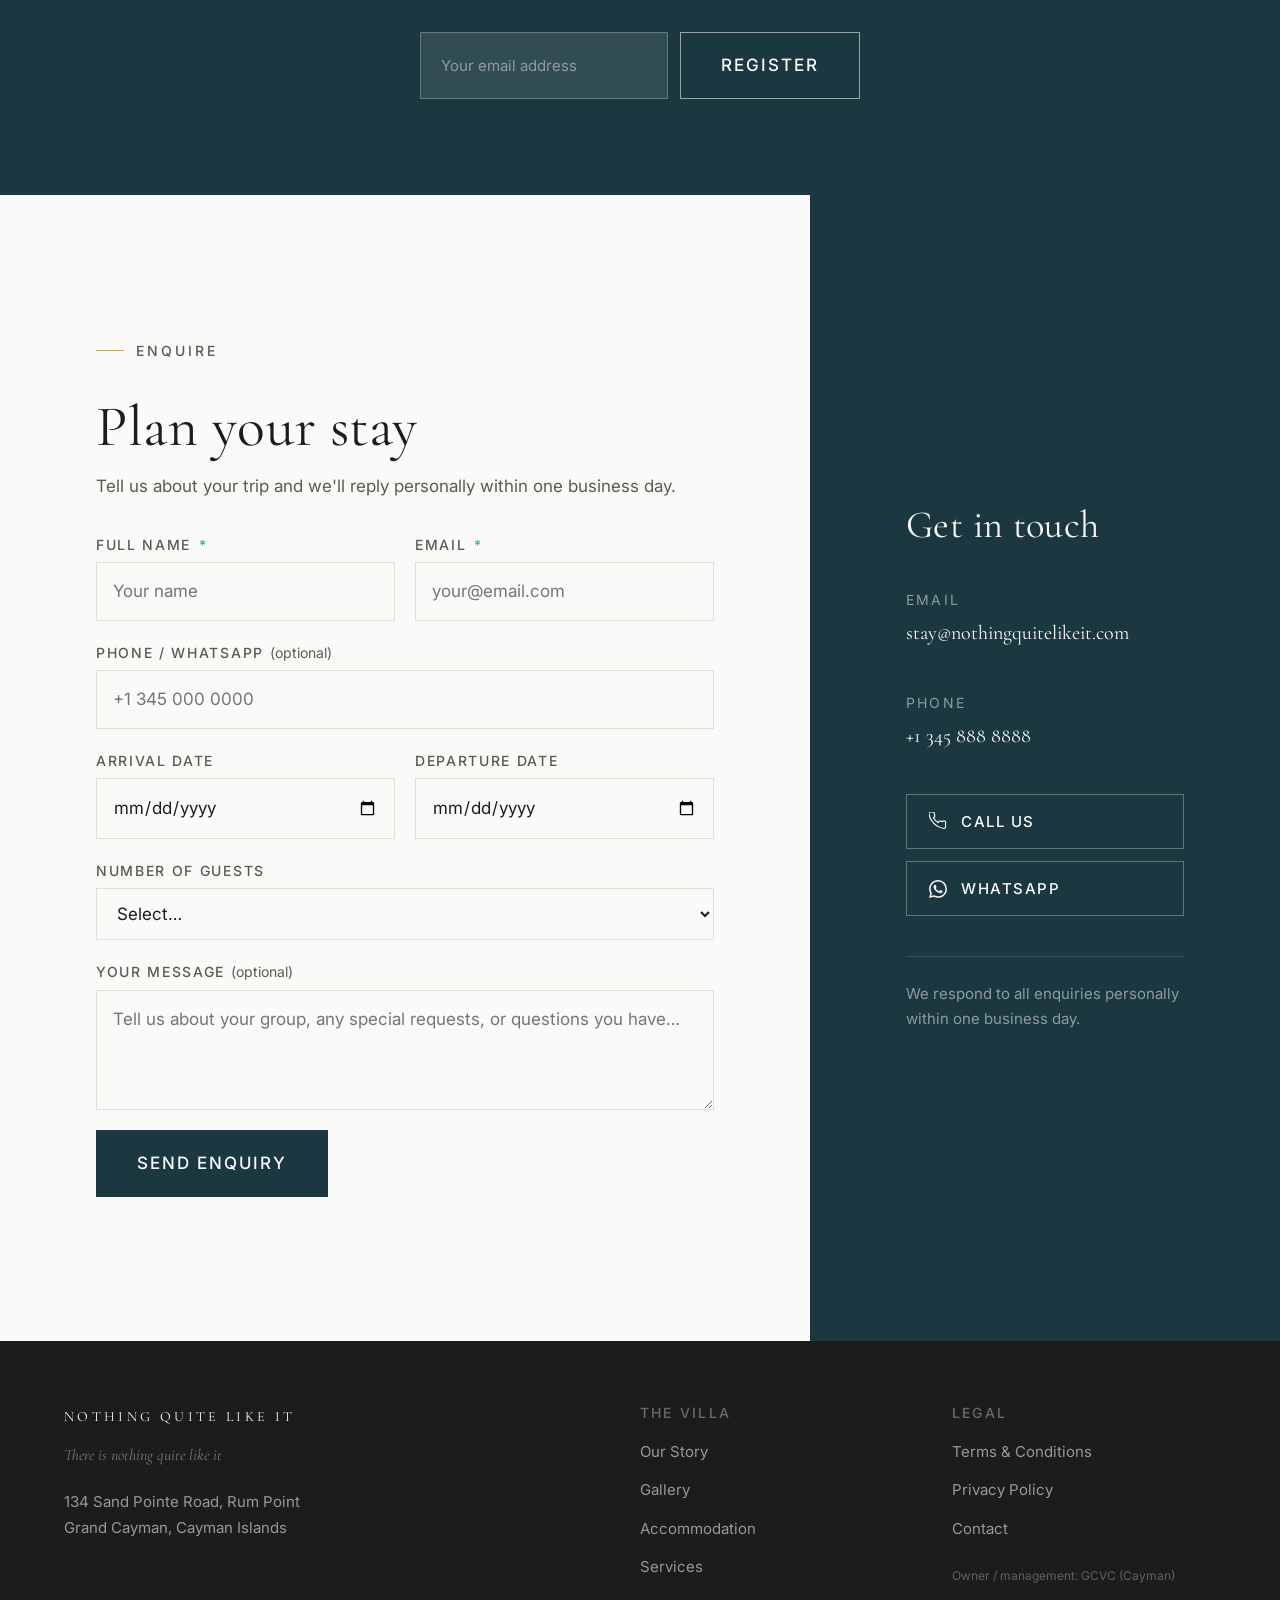
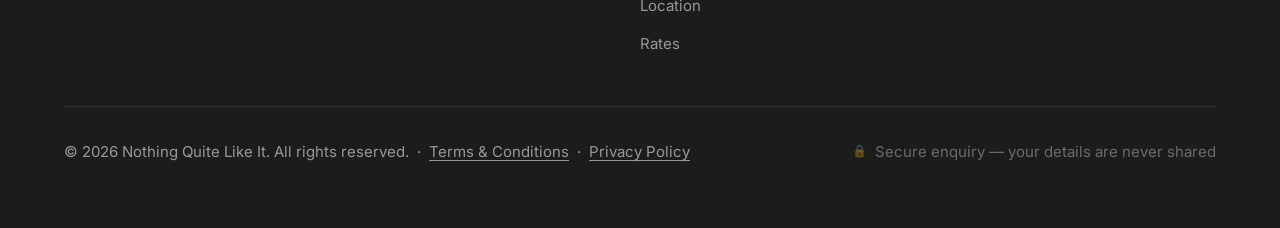
==== commit 30b0e599: "Gallery: remove 3 beach photos, recalculate wide pattern for 27 items Remove beach-hammock-day, beac" ====
--- a/villa.html
+++ b/villa.html
@@ -210,18 +210,6 @@
 
     <div class="gallery__item"
          data-group="beach"
-         data-src="/assets/images/beach-hammock-day.jpg"
-         data-label="Private Beach">
-      <img src="/assets/images/beach-hammock-day.jpg"
-           alt="Hammock between palms on the private beach with turquoise Caribbean water"
-           loading="lazy" decoding="async">
-      <div class="gallery__item-overlay">
-        <span class="gallery__item-label">Private Beach</span>
-      </div>
-    </div>
-
-    <div class="gallery__item gallery__item--wide"
-         data-group="beach"
          data-src="/assets/images/beach-dusk.jpg"
          data-label="Beach at Dusk">
       <img src="/assets/images/beach-dusk.jpg"
@@ -232,32 +220,9 @@
       </div>
     </div>
 
-    <div class="gallery__item"
-         data-group="beach"
-         data-src="/assets/images/beach-sunset-water.jpg"
-         data-label="Rum Point Sunset">
-      <img src="/assets/images/beach-sunset-water.jpg"
-           alt="Rum Point sunset reflected in calm Caribbean waters"
-           loading="lazy" decoding="async">
-      <div class="gallery__item-overlay">
-        <span class="gallery__item-label">Rum Point Sunset</span>
-      </div>
-    </div>
-
-    <div class="gallery__item"
-         data-group="beach"
-         data-src="/assets/images/beach-fire-sunset.jpg"
-         data-label="Rum Point Fire Sunset">
-      <img src="/assets/images/beach-fire-sunset.jpg"
-           alt="Dramatic fiery sunset over the Caribbean at Rum Point"
-           loading="lazy" decoding="async">
-      <div class="gallery__item-overlay">
-        <span class="gallery__item-label">Rum Point Fire Sunset</span>
-      </div>
-    </div>
 
     <!-- ── Pool & Exterior ── -->
-    <div class="gallery__item"
+    <div class="gallery__item gallery__item--wide"
          data-group="exterior"
          data-src="/assets/images/hero-pool-exterior.png"
          data-label="Pool &amp; Villa">
@@ -269,7 +234,7 @@
       </div>
     </div>
 
-    <div class="gallery__item gallery__item--wide"
+    <div class="gallery__item"
          data-group="exterior"
          data-src="/assets/images/pr-porch-morning.png"
          data-label="Screened Porch — Morning">
@@ -342,7 +307,7 @@
       </div>
     </div>
 
-    <div class="gallery__item"
+    <div class="gallery__item gallery__item--wide"
          data-group="living"
          data-src="/assets/images/pr-staircase.png"
          data-label="Grand Staircase">
@@ -354,7 +319,7 @@
       </div>
     </div>
 
-    <div class="gallery__item gallery__item--wide"
+    <div class="gallery__item"
          data-group="living"
          data-src="/assets/images/pr-view-gallery.png"
          data-label="View from Upper Gallery">
@@ -427,7 +392,7 @@
       </div>
     </div>
 
-    <div class="gallery__item"
+    <div class="gallery__item gallery__item--wide"
          data-group="bedroom"
          data-src="/assets/images/pr-balcony-bedroom.png"
          data-label="Suite Balcony">
@@ -440,7 +405,7 @@
     </div>
 
 
-    <div class="gallery__item gallery__item--wide"
+    <div class="gallery__item"
          data-group="bedroom"
          data-src="/assets/images/pr-bath-2.png"
          data-label="En-Suite — Freestanding Bath">
@@ -515,7 +480,7 @@
     </div>
 
     <!-- ── Wellness ── -->
-    <div class="gallery__item"
+    <div class="gallery__item gallery__item--wide"
          data-group="wellness"
          data-src="/assets/images/pr-gym.png"
          data-label="Private Fitness Room">
